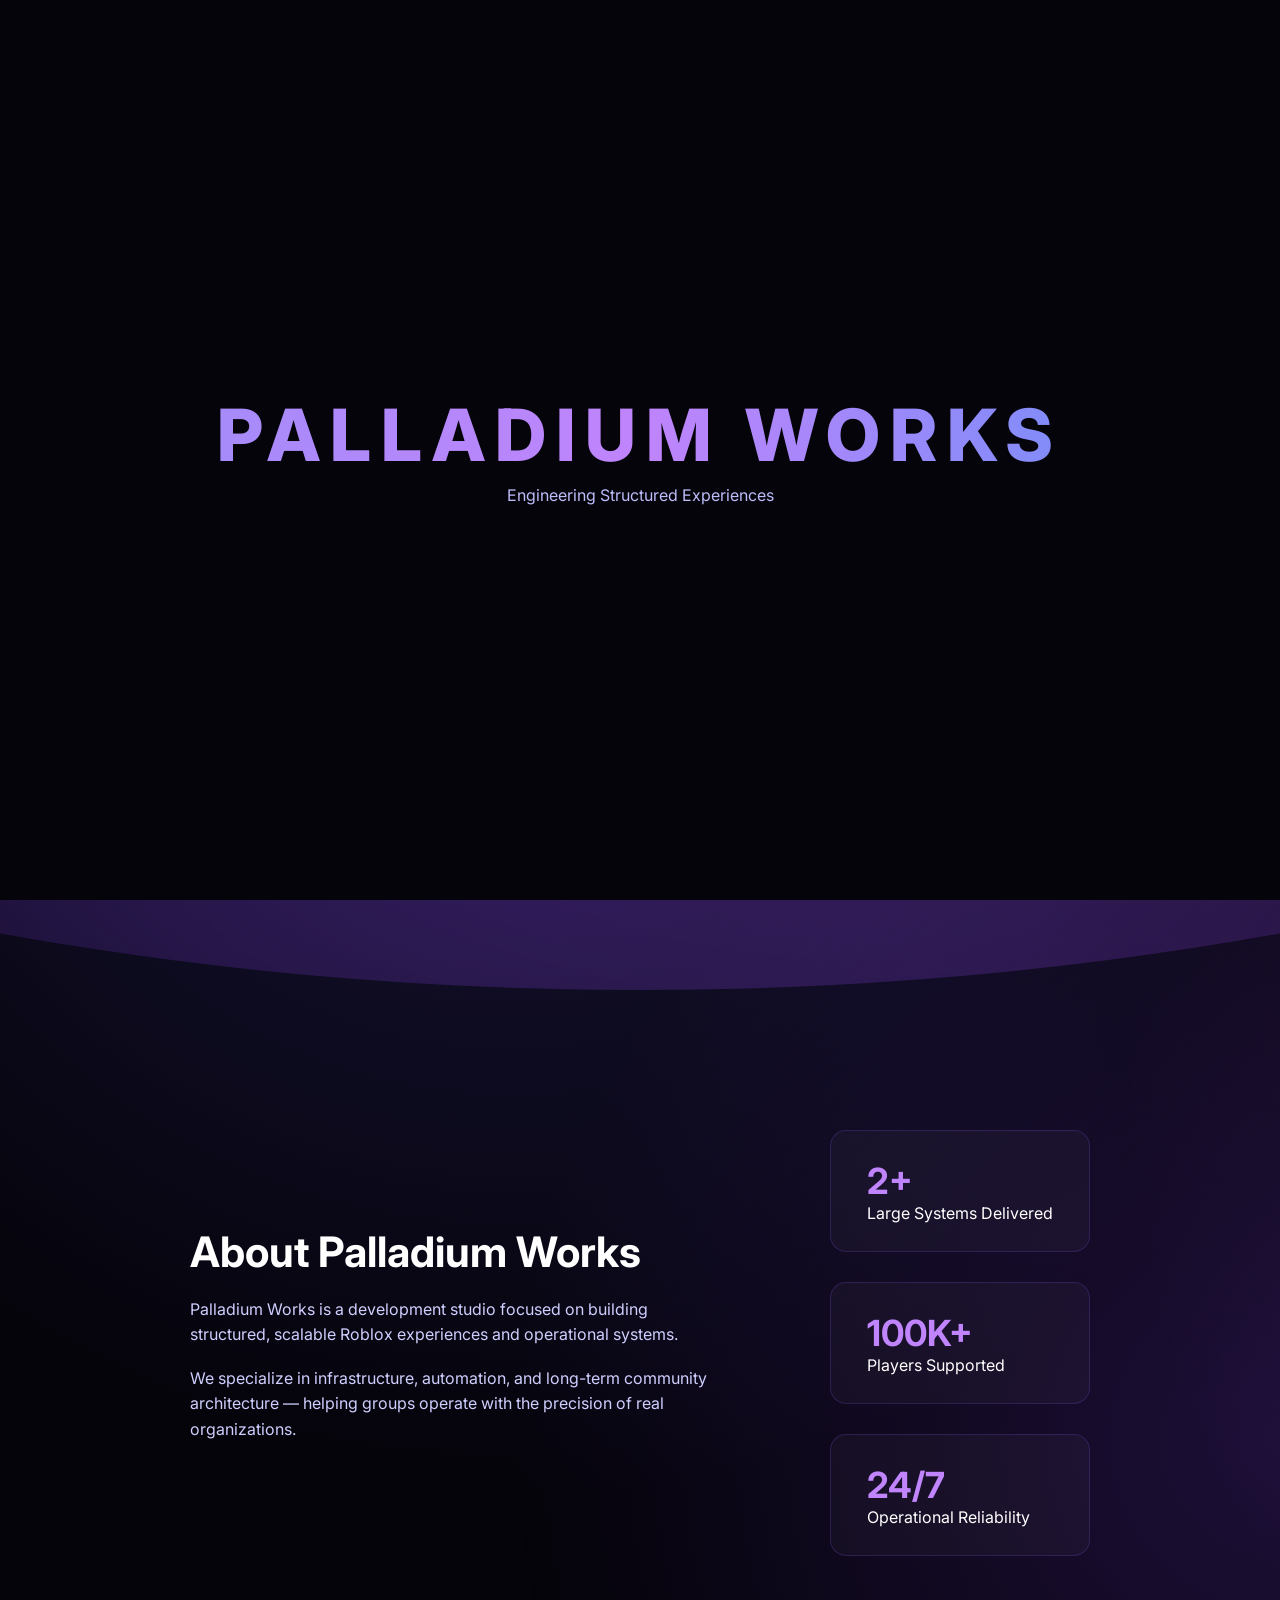
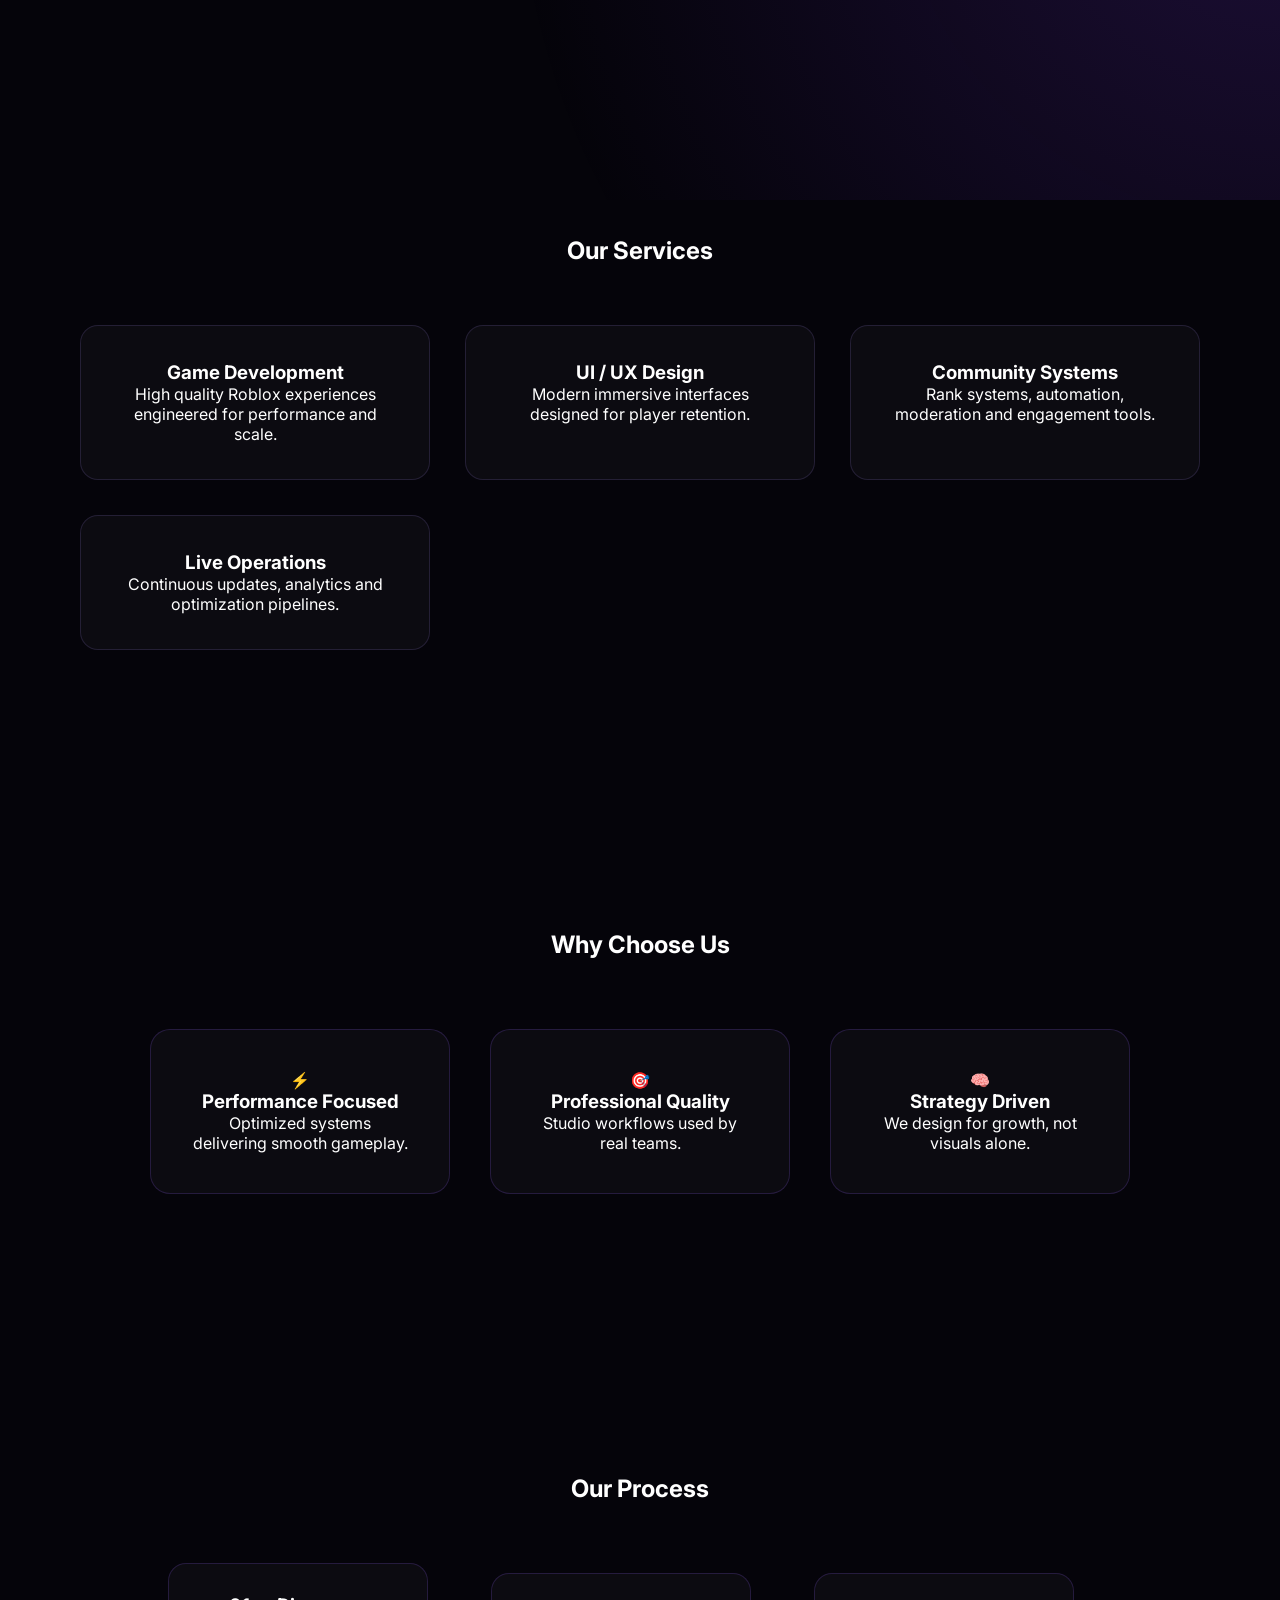
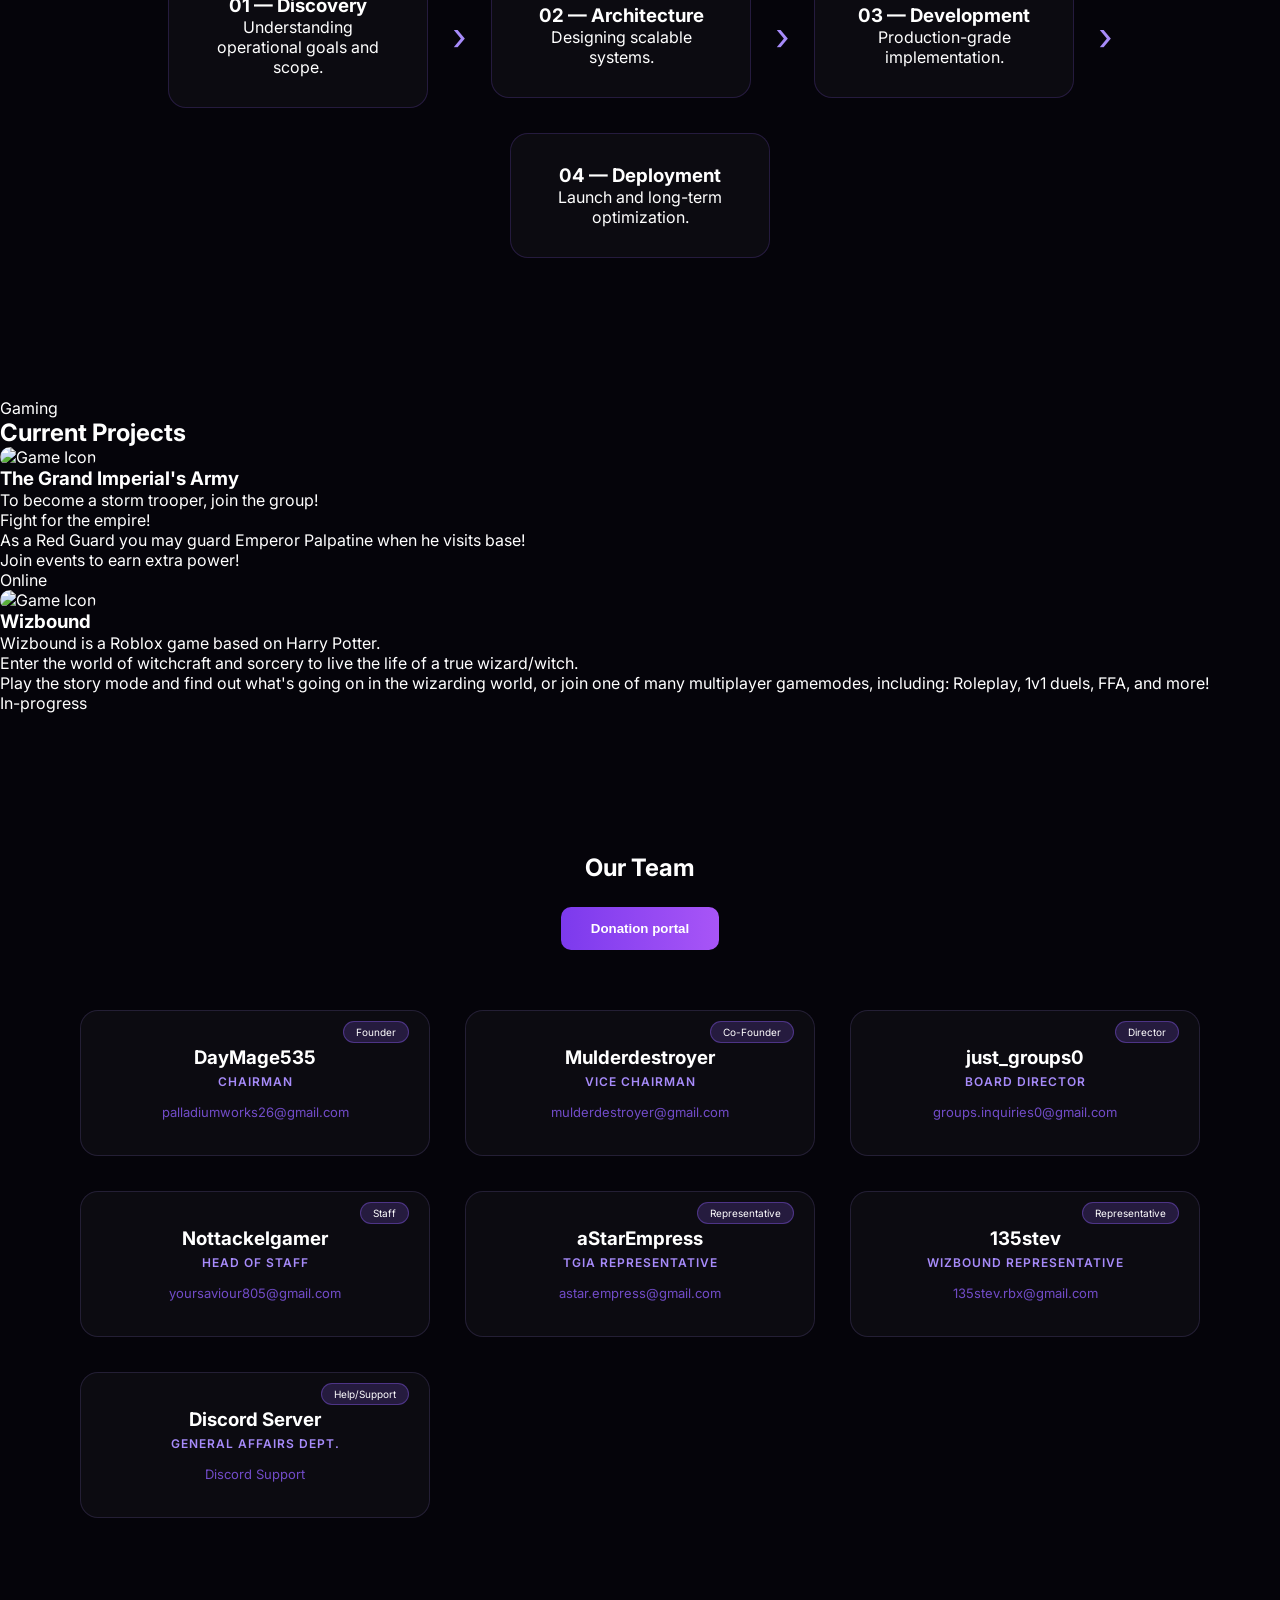
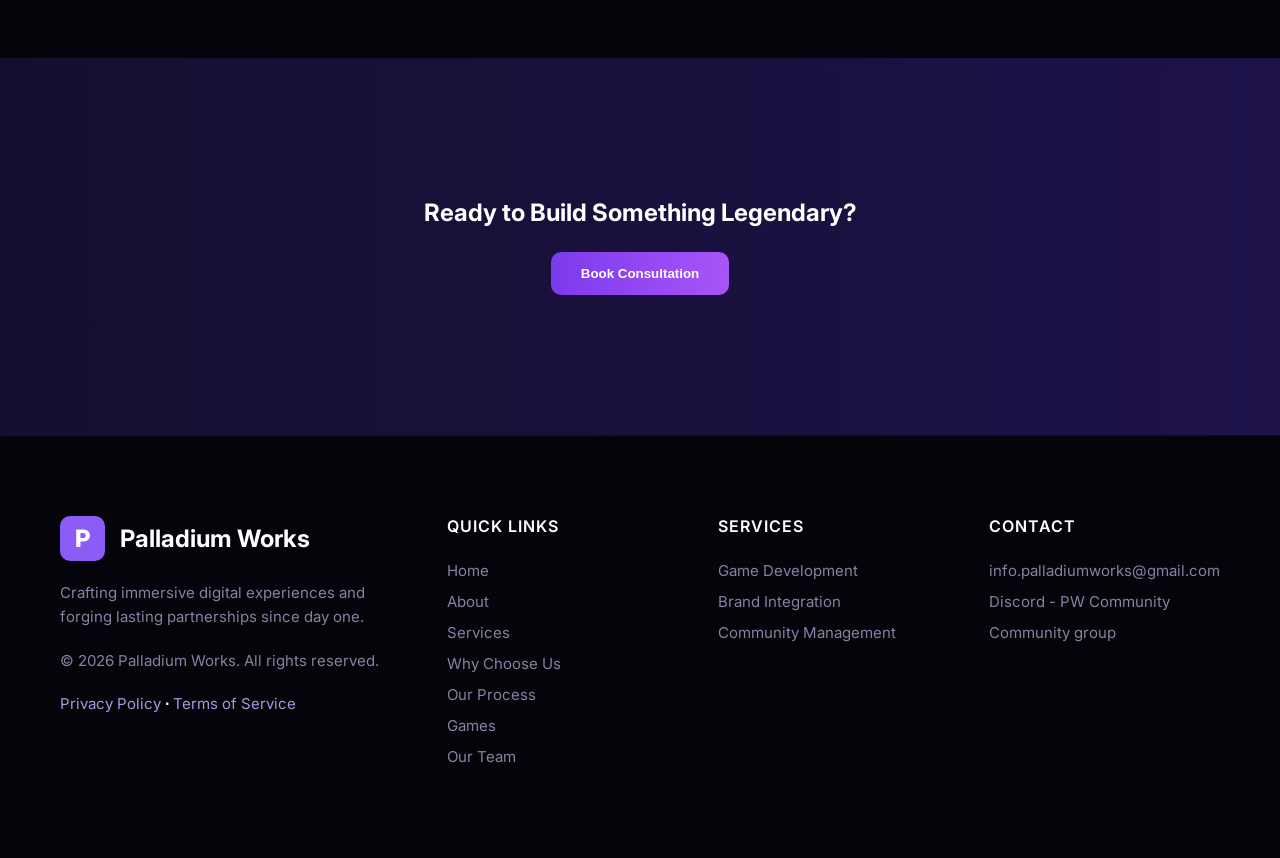
==== index.html @ cc198fba "Update index.html with favicon and navbar changes Added favicon link and updated navbar links." ====
<!DOCTYPE html>
<html lang="en">
<head>
<meta name="viewport" content="width=device-width,initial-scale=1.0">
<meta charset="UTF-8">
<title>Palladium Works</title>

<link rel="stylesheet" href="style.css">
<link rel="icon" type="image/png" href="web-icon.png">
<link href="https://fonts.googleapis.com/css2?family=Inter:wght@300;400;600;800&display=swap" rel="stylesheet">
</head>

<body>

<!-- LOADER -->
<div id="loader">
  <div class="loader-text">PALLADIUM WORKS</div>
</div>

<!-- BACKGROUND SYSTEMS -->
<canvas id="particles"></canvas>
<div class="scroll-progress"></div>
<div class="spotlight"></div>

<!-- INTRO GATE -->
<section class="intro-gate">
    <div class="intro-content">
        <h1 class="intro-logo">PALLADIUM WORKS</h1>
        <p class="intro-sub">Engineering Structured Experiences</p>
    </div>
</section>

<!-- NAVBAR -->
<nav class="nav">
    <div class="logo">PALLADIUM WORKS</div>

    <div class="links">
        <a href="#hero">Home</a>
        <a href="#about">About</a>
        <a href="#services">Services</a>
        <a href="#why-choose-us">Why Choose Us</a>
        <a href="#process">Our Process</a>
        <a href="#games">Games</a>
        <a href="#staff">Our Team</a>
        <a href="#contact">Contact</a>
    </div>
</nav>

<!-- HERO -->
<section id="hero" class="hero">

<div class="hero-bg"></div>

<h1 class="hero-title">
    <span class="wipe">Building</span>
    <span class="wipe">Premium</span>
    <span class="wipe">Experiences</span>
</h1>

<p class="hero-sub">
We engineer scalable Roblox systems, infrastructure, and communities.
</p>

<a href="https://calendly.com/info-palladiumworks" target="_blank">
    <button class="primary magnetic">Start Project</button>
</a>

</section>
<!-- ABOUT -->
<section class="about section" id="about">

<div class="about-container">

<div class="about-left reveal">
<h2>About Palladium Works</h2>

<p>
Palladium Works is a development studio focused on building structured,
scalable Roblox experiences and operational systems.
</p>

<p>
We specialize in infrastructure, automation, and long-term
community architecture — helping groups operate with the
precision of real organizations.
</p>

</div>

<div class="about-right reveal">

<div class="stat">
<h3>2+</h3>
<span>Large Systems Delivered</span>
</div>

<div class="stat">
<h3>100K+</h3>
<span>Players Supported</span>
</div>

<div class="stat">
<h3>24/7</h3>
<span>Operational Reliability</span>
</div>

</div>

</div>
</section>

<!-- SERVICES -->
<section id="services" class="section">
<h2>Our Services</h2>

<div class="card-grid">

<div class="card">
<h3>Game Development</h3>
<p>High quality Roblox experiences engineered for performance and scale.</p>
</div>

<div class="card">
<h3>UI / UX Design</h3>
<p>Modern immersive interfaces designed for player retention.</p>
</div>

<div class="card">
<h3>Community Systems</h3>
<p>Rank systems, automation, moderation and engagement tools.</p>
</div>

<div class="card">
<h3>Live Operations</h3>
<p>Continuous updates, analytics and optimization pipelines.</p>
</div>

</div>
</section>

<!-- WHY -->
<section class="section why" id="why-choose-us">

<h2 class="section-title">Why Choose Us</h2>

<div class="why-grid">

<div class="why-card tilt">
⚡
<h3>Performance Focused</h3>
<p>Optimized systems delivering smooth gameplay.</p>
</div>

<div class="why-card tilt">
🎯
<h3>Professional Quality</h3>
<p>Studio workflows used by real teams.</p>
</div>

<div class="why-card tilt">
🧠
<h3>Strategy Driven</h3>
<p>We design for growth, not visuals alone.</p>
</div>

</div>
</section>

<!-- PROCESS -->
<section id="process" class="section process">

<h2>Our Process</h2>

<div class="process-flow">

<div class="step-card">
<h3>01 — Discovery</h3>
<p>Understanding operational goals and scope.</p>
</div>

<div class="arrow">›</div>

<div class="step-card">
<h3>02 — Architecture</h3>
<p>Designing scalable systems.</p>
</div>

<div class="arrow">›</div>

<div class="step-card">
<h3>03 — Development</h3>
<p>Production-grade implementation.</p>
</div>

<div class="arrow">›</div>

<div class="step-card">
<h3>04 — Deployment</h3>
<p>Launch and long-term optimization.</p>
</div>

</div>
</section>


<section class="game-profiles" id="games">
    <div class="section-header reveal">
        <span class="badge">Gaming</span>
        <h2>Current <span class="gradient-text">Projects</span></h2>
    </div>
    <div class="game-grid reveal">
        <div class="game-card reveal">
            <!-- <div class="game-icon"> --><img src="TGIA.png" alt="Game Icon" style="width: 70px; height: 70px; border-radius: 12px;"><!--</div> -->
            <div class="game-info">
                <h3>The Grand Imperial's Army</h3>
                <p>To become a storm trooper, join the group!<br>
                    Fight for the empire!<br> 
                    As a Red Guard you may guard Emperor Palpatine when he visits base!<br>
                    Join events to earn extra power!</p>
                <span class="status">Online</span>
            </div>
        </div>
        <div class="game-card reveal">
            <!-- <div class="game-icon"> --><img src="Wizbound.png" alt="Game Icon" style="width: 70px; height: 70px; border-radius: 12px;"><!--</div> -->
            <div class="game-info">
                <h3>Wizbound</h3>
                <p>Wizbound is a Roblox game based on Harry Potter.<br>
                   Enter the world of witchcraft and sorcery to live the life of a true wizard/witch.<br> 
                   Play the story mode and find out what's going on in the wizarding world, or join one of many multiplayer gamemodes, including: Roleplay, 1v1 duels, FFA, and more!</p>
                <span class="status idle">In-progress</span>
            </div>
        </div>
        <!-- <div class="game-card reveal">
            <div class="game-icon"><i data-lucide="trophy"></i></div>
            <div class="game-info">
                <h3>PlayStation</h3>
                <p>P_Works_Global</p>
                <span class="status offline">Last seen 2h ago</span>
            </div>
        </div> -->
    </div>
</section>

<section id="staff" class="section staff">
    <h2 class="reveal">Our Team</h2> <div>
<a href="https://www.roblox.com/games/133791849003740/Palladium-Works-Donation" target="_blank" style="text-decoration: none;">
    <button class="primary magnetic">Donation portal</button>
</a></div>
    <div class="card-grid">
        
        <div class="card reveal active">
            <div class="card-tag">Founder</div>
            <h3>DayMage535</h3>
            <p class="designation">Chairman</p>
            <a class="staff-email">palladiumworks26@gmail.com</a>
        </div>

        <div class="card reveal active">
            <div class="card-tag">Co-Founder</div>
            <h3>Mulderdestroyer</h3>
            <p class="designation">Vice Chairman</p>
            <a class="staff-email">mulderdestroyer@gmail.com</a>
        </div>

        <div class="card reveal active">
            <div class="card-tag">Director</div>
            <h3>just_groups0</h3>
            <p class="designation">Board Director</p>
            <a class="staff-email">groups.inquiries0@gmail.com</a>
        </div>

        <div class="card reveal active">
            <div class="card-tag">Staff</div>
            <h3>Nottackelgamer</h3>
            <p class="designation">Head of Staff</p>
            <a class="staff-email">yoursaviour805@gmail.com</a>
        </div>

        <div class="card reveal active">
            <div class="card-tag">Representative</div>
            <h3>aStarEmpress</h3>
            <p class="designation">TGIA Representative</p>
            <a class="staff-email">astar.empress@gmail.com</a>
        </div>

        <div class="card reveal active">
            <div class="card-tag">Representative</div>
            <h3>135stev</h3>
            <p class="designation">WizBound Representative</p>
            <a class="staff-email">135stev.rbx@gmail.com</a>
        </div>

        <div class="card reveal active">
            <div class="card-tag">Help/Support</div>
            <h3>Discord Server</h3>
            <p class="designation">General Affairs Dept.</p>
            <a href="https://discord.gg/StrETys3r8" target="_blank" class="staff-email">Discord Support</a>
        </div>

    </div>
</section>

<!-- CTA -->
<section id="contact" class="cta">
<h2>Ready to Build Something Legendary?</h2>
<a href="https://calendly.com/info-palladiumworks" target="_blank" style="text-decoration: none;">
    <button class="primary magnetic">Book Consultation</button>
</a>
</section>

<footer class="footer">
    <div class="footer-grid">
        <div class="footer-brand">
            <div class="brand-header">
                <div class="brand-logo">P</div>
                <h2>Palladium Works</h2>
            </div>
            <p>Crafting immersive digital experiences and forging lasting partnerships since day one.</p><br>
            <p>© 2026 Palladium Works. All rights reserved.</p><br>
            <div class="footer-privacy">
            <a href="privacy-policy.html" target="_blank">Privacy Policy</a><b> ∙ </b><a href="terms-of-service.html" target="_blank">Terms of Service</a>
            </div>
        </div>

        <div class="footer-column">
            <h3>QUICK LINKS</h3>
            <a href="#hero">Home</a>
            <a href="#about">About</a>
            <a href="#services">Services</a>
            <a href="#why-choose-us">Why Choose Us</a>
            <a href="#process">Our Process</a>
            <a href="#games">Games</a>
            <a href="#staff">Our Team</a>
        </div>

        <div class="footer-column">
            <h3>SERVICES</h3>
            <a>Game Development</a>
            <a>Brand Integration</a>
            <a>Community Management</a>
        </div>

        <div class="footer-column">
            <h3>CONTACT</h3>
            <a href="mailto:info.palladiumworks@gmail.com" target="_blank">info.palladiumworks@gmail.com</a>
            <a href="https://discord.gg/StrETys3r8" target="_blank">Discord - PW Community</a>
            <a href="https://www.roblox.com/communities/15761840/Palladium-Works#!/about" target="_blank">Community group</a>

        </div>
    </div>
</footer>

<script src="script.js"></script>
</body>

<script src="script.js"></script>
</body>
</html>
---- style.css ----
/* ================= GLOBAL ================= */

*{
    margin:0;
    padding:0;
    box-sizing:border-box;
}
html, body{
overflow-x:hidden;
width:100%;
}
body{
    font-family:'Inter',sans-serif;
    background:#05040a;
    color:white;
    overflow-x:hidden;
}

/* animated purple background */
body::before{
    content:"";
    position:fixed;
    width:200%;
    height:200%;
    background:
        radial-gradient(circle at 20% 30%, #6b5cff33, transparent 40%),
        radial-gradient(circle at 80% 60%, #a855ff33, transparent 40%),
        radial-gradient(circle at 50% 80%, #7c3aed33, transparent 40%);
    animation:bgMove 18s linear infinite;
    z-index:-1;
}

@keyframes bgMove{
    0%{transform:translate(0,0);}
    50%{transform:translate(-10%, -10%);}
    100%{transform:translate(0,0);}
}

/* ================= NAV ================= */

.nav{
    position:fixed;
    width:100%;
    padding:18px 60px;
    display:flex;
    justify-content:space-between;
    backdrop-filter:blur(18px);
    background:rgba(10,10,25,.35);
    border-bottom:1px solid rgba(255,255,255,.05);
    z-index:1000;
}

.links a{
    color:#bdbdfc;
    margin-left:30px;
    text-decoration:none;
    transition:.3s;
}

.links a:hover{
    color:#ffffff;
}

/* ================= HERO ================= */

.hero{
    height:100vh;
    display:flex;
    flex-direction:column;
    justify-content:center;
    align-items:center;
    text-align:center;
}

.hero h1{
    font-size:64px;
    max-width:900px;

    background:linear-gradient(90deg,#a78bfa,#c084fc,#818cf8);

    -webkit-background-clip:text;
    background-clip:text;

    -webkit-text-fill-color:transparent;
    color:transparent;
}

.hero p{
    color:#cfcfff;
    margin-top:15px;
}

/* ================= BUTTON ================= */

.primary{
    margin-top:25px;
    padding:14px 30px;
    border-radius:10px;
    border:none;
    cursor:pointer;
    background:linear-gradient(90deg,#7c3aed,#a855f7);
    color:white;
    font-weight:600;
    transition:.35s;
}

.primary:hover{
    transform:translateY(-3px);
    box-shadow:0 0 25px #8b5cf6aa;
}

/* ================= SECTIONS ================= */

.section{
    padding:140px 80px;
    text-align:center;
}

/* ================= CARDS ================= */

.card-grid{
    margin-top:60px;
    display:grid;
    grid-template-columns:repeat(auto-fit,minmax(260px,1fr));
    gap:35px;
}

.card{
    padding:35px;
    border-radius:18px;
    background:rgba(255,255,255,.03);
    backdrop-filter:blur(14px);
    border:1px solid rgba(167,139,250,.15);
    transition:.45s;
    transform:translateY(60px);
    opacity:0;
}

.card:hover{
    transform:translateY(-10px) scale(1.02);
    box-shadow:
        0 0 40px rgba(139,92,246,.45),
        inset 0 0 25px rgba(139,92,246,.2);
}

/* ================= FEATURES ================= */

.feature{
    opacity:0;
    transform:translateY(60px);
    transition:.6s;
}

/* ================= TIMELINE ================= */

.step{
    padding:22px 30px;
    border-radius:12px;
    background:#0f1022;
    border:1px solid #7c3aed33;
    opacity:0;
    transform:translateY(60px);
}

/* ================= CTA ================= */

.cta{
    padding:140px;
    text-align:center;
    background:linear-gradient(90deg,#140f2f,#1e124a);
    align-items:center;
position:relative;
overflow:hidden;
clip-path: ellipse(250% 175% at 50% 10%);

}

/* ===== SCROLL PROGRESS ===== */
.scroll-progress{
position:fixed;
top:0;
left:0;
height:3px;
width:0%;
background:linear-gradient(90deg,#7c3aed,#a855f7);
z-index:9999;
}

/* ===== SPOTLIGHT FOLLOWER ===== */
.spotlight{
position:fixed;
width:600px;
height:600px;
pointer-events:none;
background:radial-gradient(circle,
rgba(139,92,246,.18),
transparent 60%);
filter:blur(80px);
z-index:-1;
}

/* ===== HERO CINEMATIC ===== */

.hero{
height:110vh;
display:flex;
padding: 180px 8% 80px;
    text-align: center;
flex-direction:column;
justify-content:center;
align-items:center;
position:relative;
overflow:hidden;
clip-path: ellipse(150% 100% at 50% 0%);
    background: var(--bg);
}

.hero-bg {
    position: absolute;
    top: -20%; /* Center the 140% height */
    left: -20%;
    width: 140%;
    height: 140%;
    background:
        radial-gradient(circle at 30% 40%, #7c3aed33, transparent),
        radial-gradient(circle at 70% 60%, #a855ff33, transparent);
    animation: floatBg 14s ease-in-out infinite;
    z-index: -1;
    /* 2. Add a blur filter directly to the gradient container */
    filter: blur(120px); 
}

@keyframes floatBg{
0%,100%{transform:translateY(0);}
50%{transform:translateY(-40px);}
}

/* text reveal */
.reveal-text span{
    display:block;
    font-size:72px;
    font-weight:800;
    line-height:1.05;

    background:linear-gradient(90deg,#a78bfa,#c084fc,#818cf8);
    -webkit-background-clip:text;
    background-clip:text;
    -webkit-text-fill-color:transparent;
    color:transparent;

    opacity:0;
    transform:translateY(80px);
}

/* ===== HERO TITLE ===== */

.hero-title{
    font-size:72px;
    font-weight:800;
    line-height:1.05;
    letter-spacing:-1px;
}

.wipe{
    display:block;
    position:relative;
    overflow:hidden;
    background:linear-gradient(90deg,#a78bfa,#c084fc,#818cf8);
    -webkit-background-clip:text;
    background-clip:text;
    -webkit-text-fill-color:transparent;
}

.wipe div{
    pointer-events:none;
}

/* gradient text */




/* ===== WHY CARDS ===== */

.why-grid{
display:flex;
justify-content:center;
gap:40px;
margin-top:70px;
flex-wrap:wrap;
}

.why-card{
width:300px;
padding:40px;
border-radius:20px;
background:rgba(255,255,255,.03);
border:1px solid rgba(139,92,246,.2);
transition:.4s;
opacity:0;
transform:translateY(80px);
}

.why-card:hover{
box-shadow:0 0 60px rgba(139,92,246,.5);
transform:translateY(-12px) scale(1.03);
}

/* ================= LOADER ================= */

#loader{
    position:fixed;
    inset:0;
    background:#050507;
    z-index:9999;

    display:flex;
    align-items:center;
    justify-content:center;

    transition:
        opacity 0.9s ease,
        visibility 0.9s ease;
}

/* hidden state */
#loader.hide{
    opacity:0;
    visibility:hidden;
    pointer-events:none;
}

.loader-text{
font-size:42px;
letter-spacing:8px;
color:#a855f7;
animation:pulse 2s infinite;
}

@keyframes pulse{
0%,100%{opacity:.4;}
50%{opacity:1;}
}

/* ================= PARTICLE CANVAS ================= */

#particles{
position:fixed;
top:0;
left:0;
width:100%;
height:100%;
z-index:-2;
}

/* ================= PARALLAX DEPTH ================= */

.hero, .section{
transform-style:preserve-3d;
}

/* ================= CINEMATIC REVEALS ================= */

.reveal{
opacity:0;
transform:translateY(120px) scale(.96);
transition:1.2s cubic-bezier(.16,1,.3,1);
}

.reveal.active{
opacity:1;
transform:translateY(0) scale(1);
}

/* ===== ABOUT SECTION ===== */

.about-container{
display:flex;
justify-content:center;
gap:120px;
align-items:center;
flex-wrap:wrap;
text-align:left;
}

.about-left{
max-width:520px;
}

.about-left h2{
font-size:42px;
margin-bottom:20px;
}

.about-left p{
color:#cfcfff;
margin-bottom:18px;
line-height:1.6;
}

.about-right{
display:grid;
grid-template-columns:repeat(1,1fr);
gap:30px;
}

.stat{
padding:28px 36px;
background:rgba(255,255,255,.03);
border-radius:16px;
border:1px solid rgba(139,92,246,.2);
}

.stat h3{
font-size:36px;
color:#c084fc;
}

/* ================= INTRO GATE ================= */

.intro-gate{
    height:100vh;
    display:flex;
    justify-content:center;
    align-items:center;
    position:relative;
    z-index:5000;
    background:#05040a;
    position:fixed;
    inset:0;
    transition: opacity 1.2s cubic-bezier(0.4, 0, 0.2, 1), transform 1.2s ease;
}

@keyframes logoGlow {
    0%   { filter: drop-shadow(0 0 0px rgba(167,139,250,.2)); }
    50%  { filter: drop-shadow(0 0 25px rgba(167,139,250,.6)); }
    100% { filter: drop-shadow(0 0 0px rgba(167,139,250,.2)); }
}

.intro-logo{
    animation: logoGlow 3s ease-in-out infinite;
}

/* ===== INTRO LOGO (CINEMATIC SPLASH SCREEN) ===== */
.intro-logo{
    font-size:72px;
    letter-spacing:10px;
    font-weight:800;

    /* gradient text */
    background: linear-gradient(90deg,#a78bfa,#c084fc,#818cf8);

    -webkit-background-clip: text;
    background-clip: text;

    -webkit-text-fill-color: transparent;
    color: transparent;

    /* prevent layout shift */
    display: inline-block;
    text-align: center;
    line-height: 1.1;
}
/* FULL PAGE INTRO SCREEN */
.intro-screen{
    position: fixed;
    inset: 0;
    width: 100%;
    height: 100vh;

    background: #0b0b14;

    display: flex;
    justify-content: center;
    align-items: center;

    z-index: 9999;
    overflow: hidden;
}
.intro-sub{
    text-align:center;
    color:#bdbdfc;
    margin-top:10px;
}

.process-flow{
display:flex;
align-items:center;
justify-content:center;
gap:25px;
flex-wrap:wrap;
margin-top:60px;
}

.step-card{
padding:30px;
width:260px;
background:rgba(255,255,255,.03);
border-radius:18px;
border:1px solid rgba(139,92,246,.2);
}

.arrow{
font-size:40px;
color:#a78bfa;
}

/* NAVBAR HIDDEN UNTIL INTRO PASSES */
.nav{
opacity:0;
transform:translateY(-40px);
transition:.6s ease;
}

.nav.active{
opacity:1;
transform:translateY(0);
}

/* =====================================================
   UNIVERSAL REVEAL STATES (FIX MISSING CARDS)
   ===================================================== */

/* parent reveal */
.reveal{
    opacity:0;
    transform:translateY(100px) scale(.97);
    transition:1s cubic-bezier(.16,1,.3,1);
}

.reveal.active{
    opacity:1;
    transform:translateY(0) scale(1);
}

/* ---- CARDS ---- */

.card,
.why-card,
.step-card,
.stat{
    opacity:0;
    transform:translateY(70px) scale(.96);
    transition:
        transform .9s cubic-bezier(.16,1,.3,1),
        opacity .9s ease;
}

/* THIS WAS MISSING */
.card.active,
.why-card.active,
.step-card.active,
.stat.active{
    opacity:1;
    transform:translateY(0) scale(1);
}

/* Ensure Nav is visible since we removed the intro gate */
.nav {
    position: fixed;
    width: 100%;
    padding: 18px 60px;
    display: flex;
    justify-content: space-between;
    backdrop-filter: blur(18px);
    background: rgba(10,10,25,.35);
    border-bottom: 1px solid rgba(255,255,255,.05);
    z-index: 1000;
    /* Make it visible by default */
    opacity: 1; 
    transform: translateY(0);
}

/* FOOTER STYLES */
.footer {
    background: #05040a;
    padding: 80px 60px;
    border-top: 1px solid rgba(255, 255, 255, 0.05);
}

.footer-grid {
    max-width: 1200px;
    margin: 0 auto;
    display: grid;
    grid-template-columns: 1.5fr 1fr 1fr 1fr;
    gap: 40px;
}

.brand-header {
    display: flex;
    align-items: center;
    gap: 15px;
    margin-bottom: 20px;
}

.brand-logo {
    background: #8b5cf6;
    width: 45px;
    height: 45px;
    display: flex;
    align-items: center;
    justify-content: center;
    font-weight: 800;
    border-radius: 10px;
    font-size: 24px;
}

.footer-brand p {
    color: #8383a3;
    line-height: 1.6;
    font-size: 15px;
}

.footer-column h3 {
    font-size: 16px;
    letter-spacing: 1px;
    margin-bottom: 25px;
    font-weight: 600;
}

.footer-column a, .footer-column .wip {
    display: block;
    color: #8383a3;
    text-decoration: none;
    margin-bottom: 12px;
    font-size: 15px;
    transition: 0.3s;
}

.footer-column a:hover {
    color: #fff;
}

.footer-privacy a {
    display: inline-block;
    color: #9e9edf;
    text-decoration: none;
    margin-bottom: 12px;
    font-size: 15px;
    transition: 0.3s;
}

.footer-privacy a:hover {
    color: #fff;
}

.footer-column .wip {
    font-style: italic;
    opacity: 0.6;
}

@media (max-width: 900px) {
    .footer-grid { grid-template-columns: 1fr 1fr; }
}

/* ================= MOBILE OPTIMIZATIONS ================= */

@media (max-width: 768px) {
    /* Adjust Hero Text Size */
    .hero-title, .intro-logo {
        font-size: 42px !important;
        padding: 0 20px;
    }

    /* Stack the Nav Links */
    .nav {
        padding: 15px 25px;
    }
    .nav .links {
        display: none; /* Simplest fix: hide links on mobile or use a hamburger menu */
    }

    /* Stack Sections */
    .about-container {
        gap: 40px;
        padding: 0 20px;
    }

    .section {
        padding: 80px 20px;
    }

    /* Fix Process Flow Arrows */
    .process-flow {
        flex-direction: column;
    }
    .arrow {
        transform: rotate(90deg);
        margin: 10px 0;
    }

    /* Grid adjustments */
    .why-grid, .card-grid {
        gap: 20px;
    }
    
    .why-card, .step-card {
        width: 100%;
    }
}


/* ================= STAFF CARDS ================= */

.staff-email {
    display: block;
    margin-top: 15px;
    font-size: 13px;
    color: #8b5cf6;
    text-decoration: none;
    transition: 0.3s;
    opacity: 0.8;
}
.staff-email:hover {
    opacity: 1;
    letter-spacing: 0.5px;
}
.designation {
    color: #a78bfa;
    font-weight: 600;
    text-transform: uppercase;
    font-size: 12px;
    letter-spacing: 1px;
    margin-top: 5px;
}
.card-tag {
    position: absolute;
    top: 10px;
    right: 20px;
    background: rgba(139, 92, 246, 0.2);
    padding: 4px 12px;
    border-radius: 100px;
    font-size: 10px;
    color: #fff;
    border: 1px solid rgba(139, 92, 246, 0.4);
}


/* Add this to style.css */

.hero {
    position: relative;
    /* ... keep your existing padding/styles ... */
}

/* Create a soft fade at the bottom of the Hero */
/* 3. The "Eraser": Smoothly fades the bottom of the hero into the next section */
.hero::after {
    content: "";
    position: absolute;
    bottom: 0;
    left: 0;
    width: 100%;
    height: 200px;
    background: linear-gradient(to bottom, transparent, var(--bg));
    pointer-events: none;
}

.grid-container {
    position: relative;
    z-index: 2;
    margin-top: -50px; /* Pulls the grid up slightly into the fade */
}
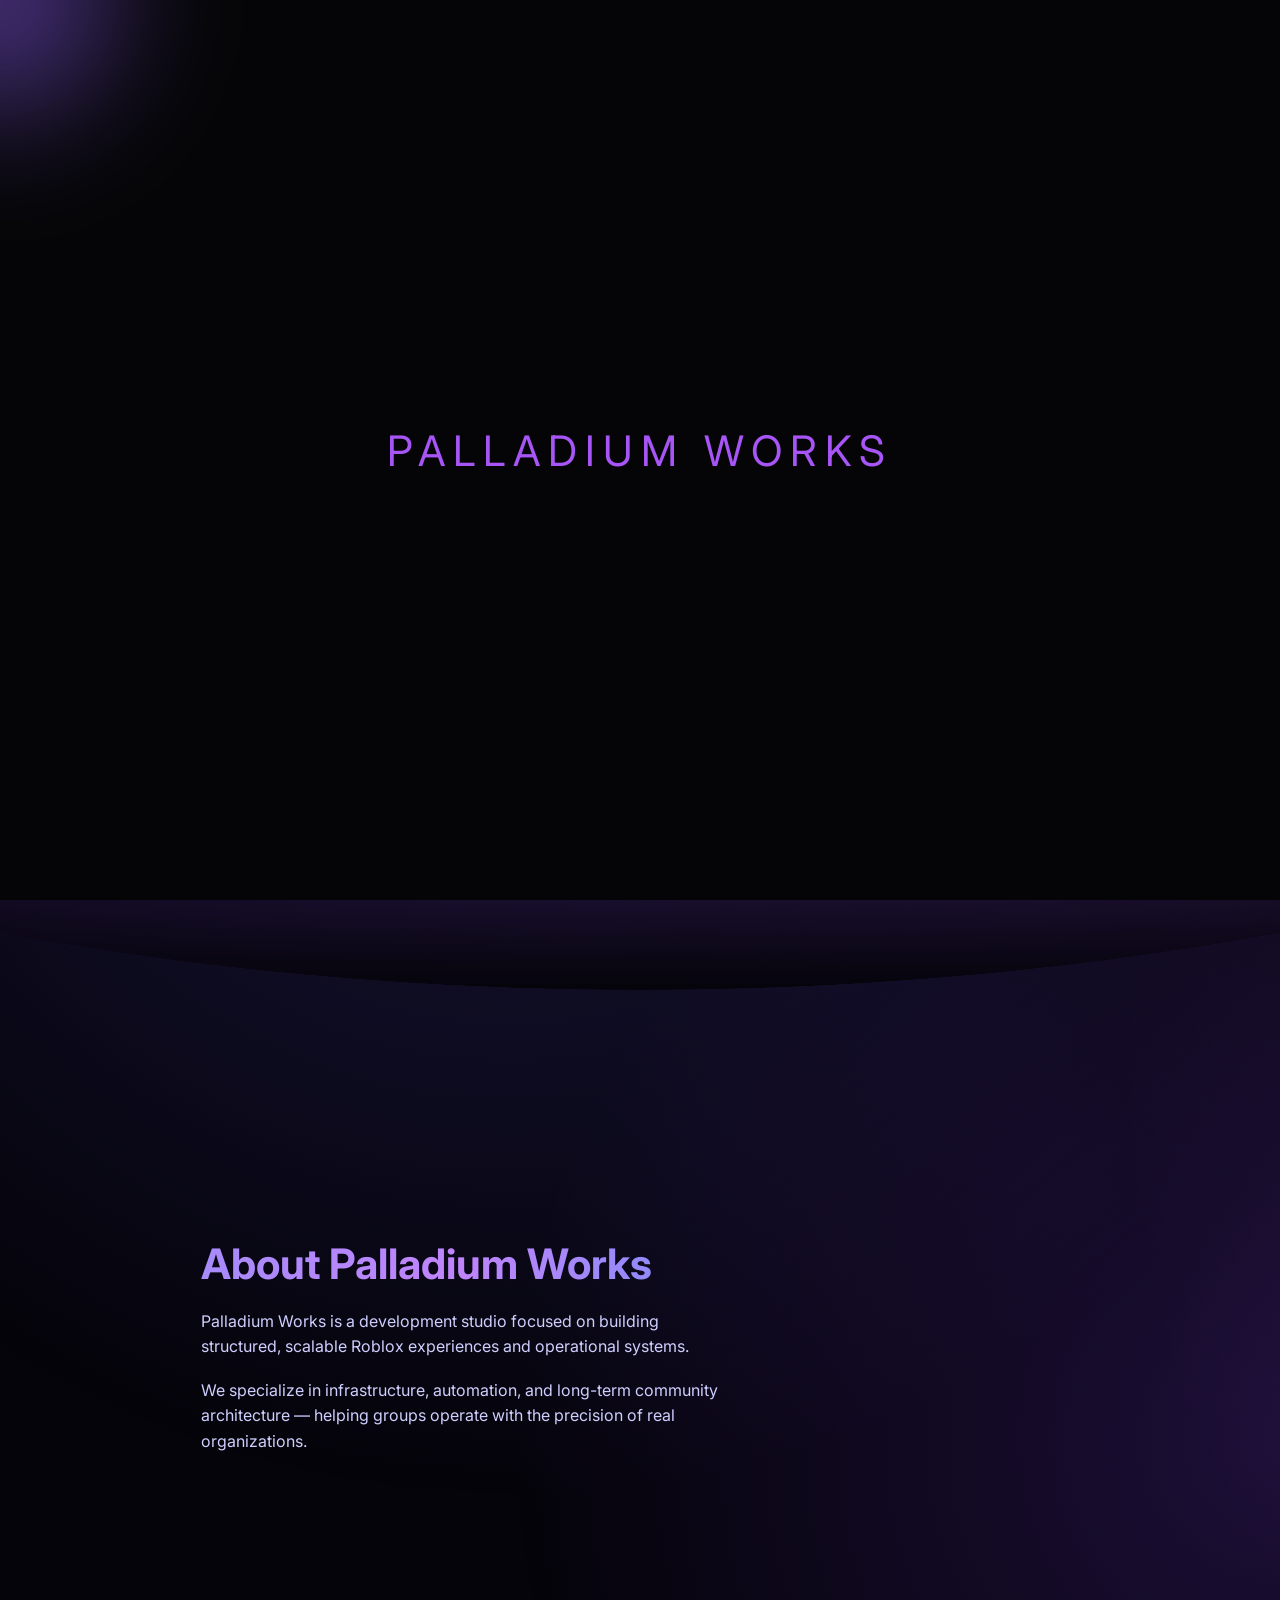
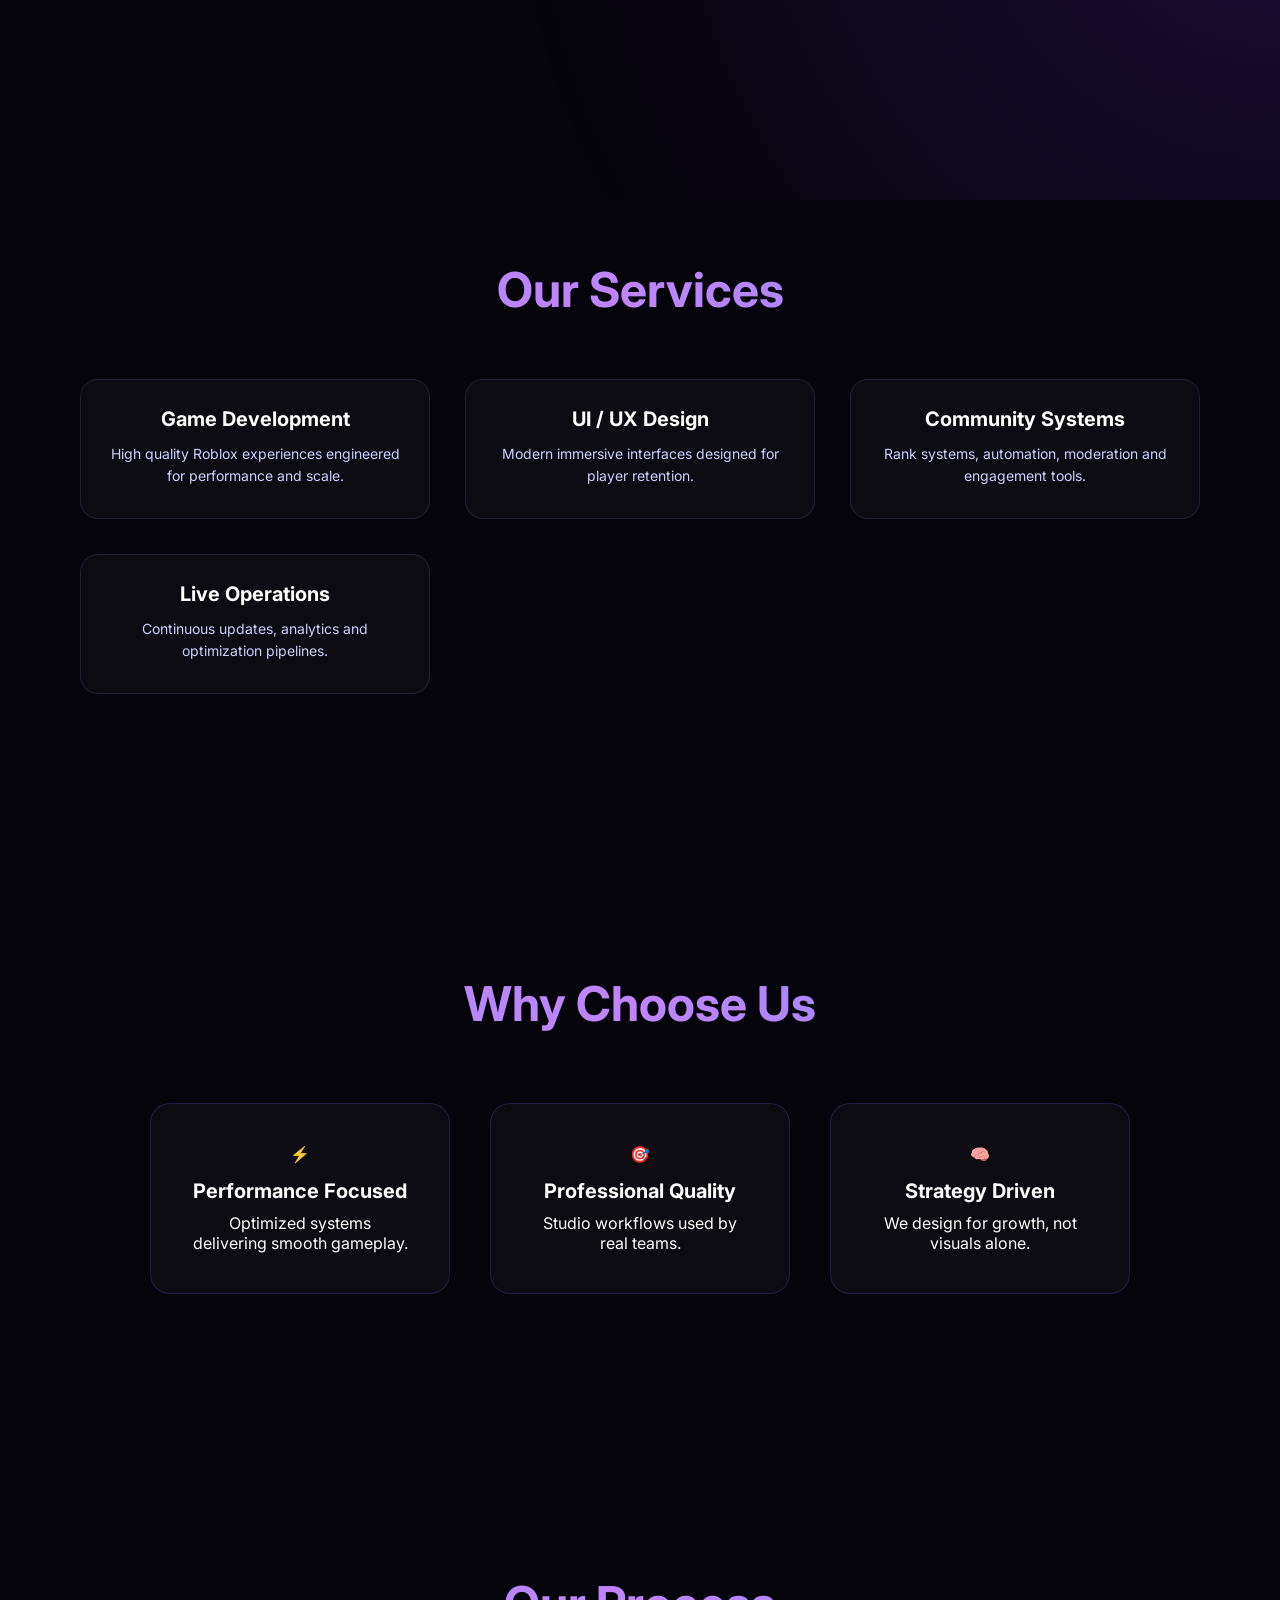
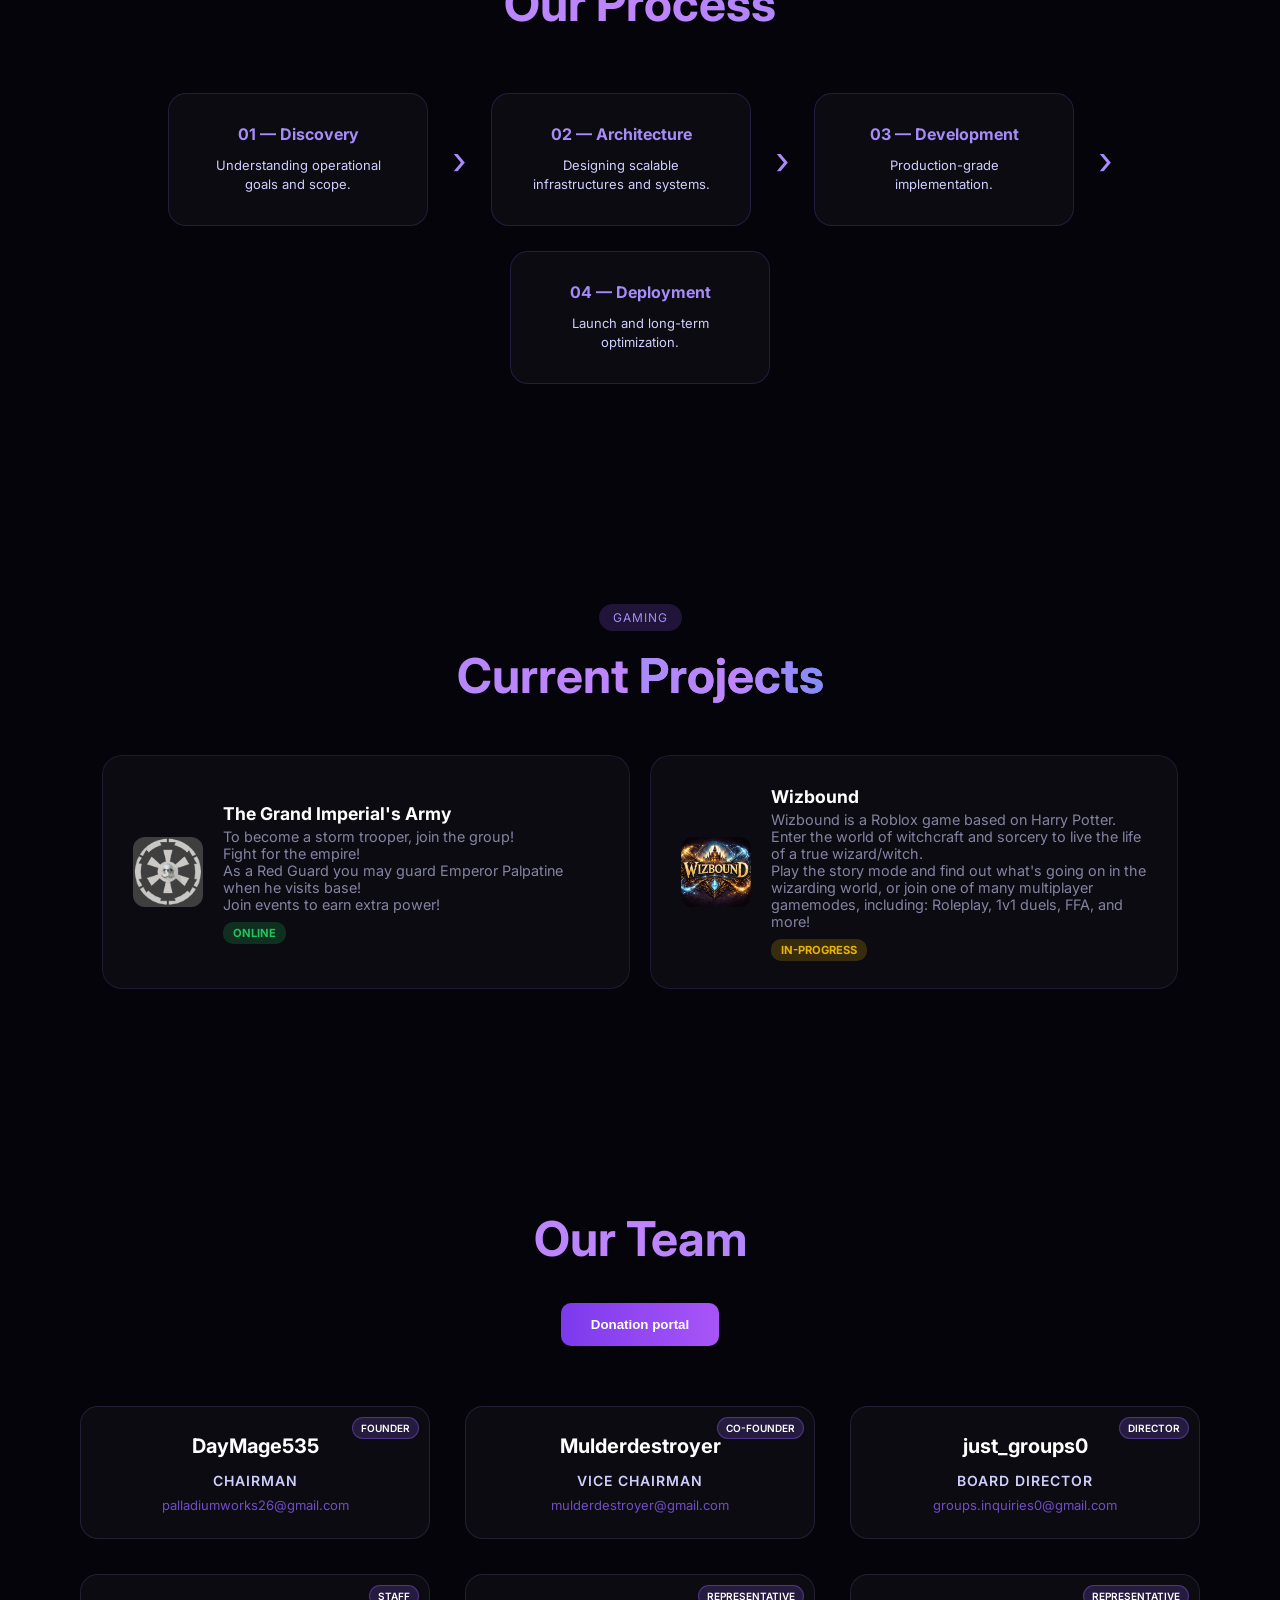
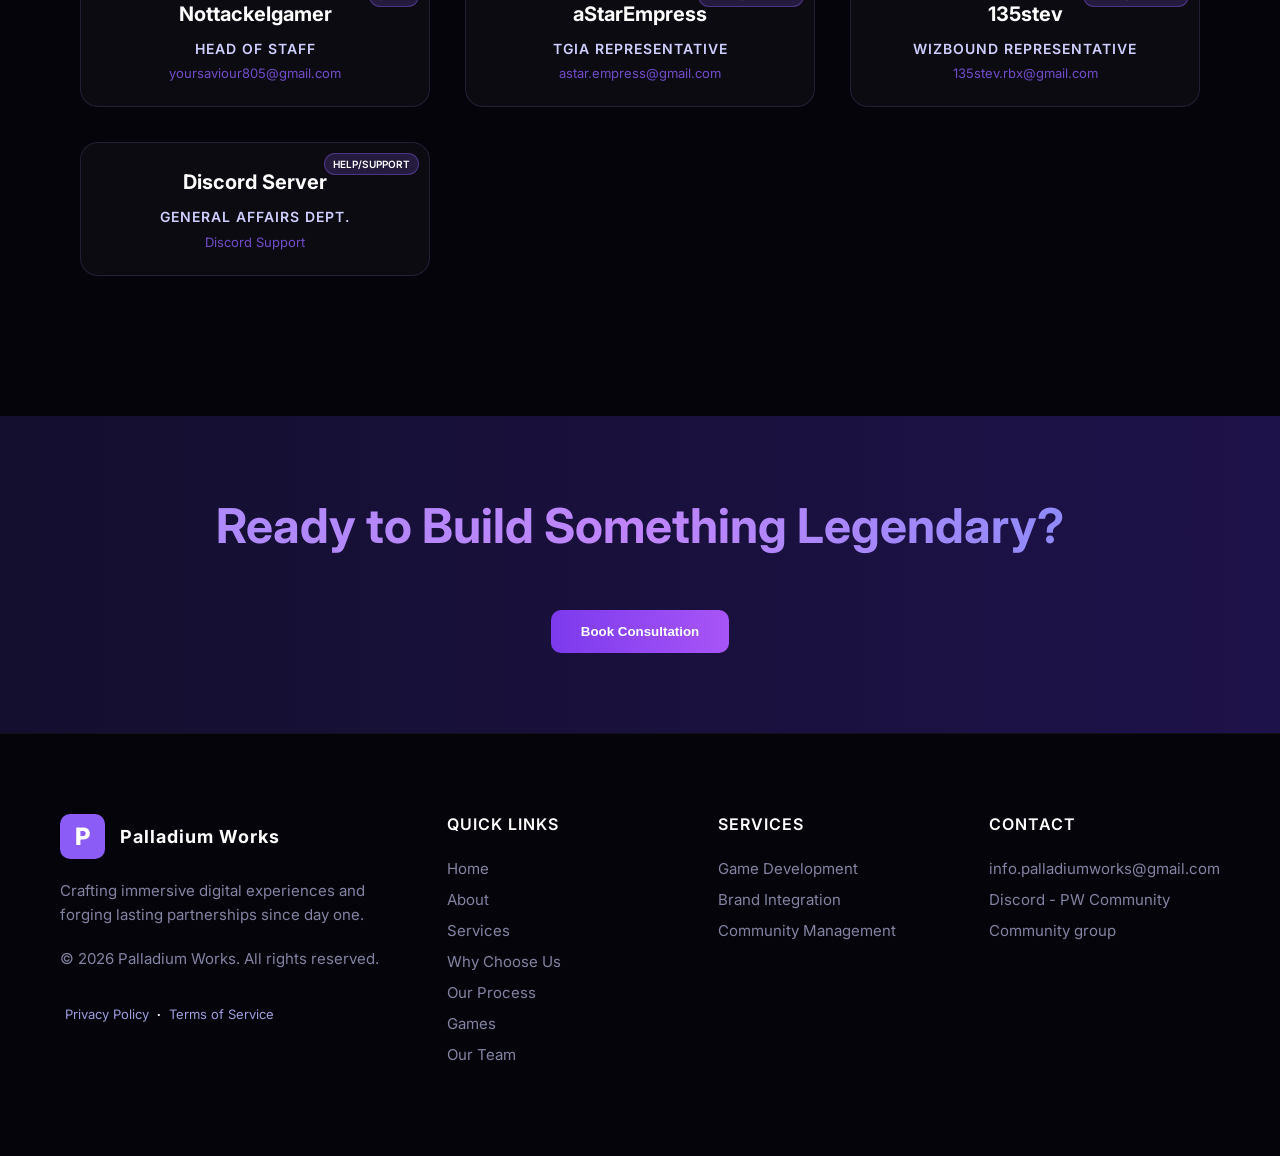
==== commit 627ac38c: "Update index.html" ====
--- a/index.html
+++ b/index.html
@@ -182,7 +182,7 @@
 
 <div class="step-card">
 <h3>02 — Architecture</h3>
-<p>Designing scalable systems.</p>
+<p>Designing scalable infrastructures and systems.</p>
 </div>
 
 <div class="arrow">›</div>
@@ -356,3 +356,4 @@
 <script src="script.js"></script>
 </body>
 </html>
+
--- a/style.css
+++ b/style.css
@@ -1,223 +1,230 @@
 /* ================= GLOBAL ================= */
 
-*{
-    margin:0;
-    padding:0;
-    box-sizing:border-box;
-}
-html, body{
-overflow-x:hidden;
-width:100%;
-}
-body{
-    font-family:'Inter',sans-serif;
-    background:#05040a;
-    color:white;
-    overflow-x:hidden;
-}
-
-/* animated purple background */
-body::before{
-    content:"";
-    position:fixed;
-    width:200%;
-    height:200%;
+
+* {
+    margin: 0;
+    padding: 0;
+    box-sizing: border-box;
+}
+
+html, body {
+    overflow-x: hidden;
+    width: 100%;
+    cursor: none;
+}
+
+body {
+    font-family: 'Inter', sans-serif;
+    background: #05040a;
+    color: white;
+    overflow-x: hidden;
+}
+
+/* Animated purple background */
+body::before {
+    content: "";
+    position: fixed;
+    width: 200%;
+    height: 200%;
     background:
         radial-gradient(circle at 20% 30%, #6b5cff33, transparent 40%),
         radial-gradient(circle at 80% 60%, #a855ff33, transparent 40%),
         radial-gradient(circle at 50% 80%, #7c3aed33, transparent 40%);
-    animation:bgMove 18s linear infinite;
-    z-index:-1;
-}
-
-@keyframes bgMove{
-    0%{transform:translate(0,0);}
-    50%{transform:translate(-10%, -10%);}
-    100%{transform:translate(0,0);}
-}
-
-/* ================= NAV ================= */
-
-.nav{
-    position:fixed;
-    width:100%;
-    padding:18px 60px;
-    display:flex;
-    justify-content:space-between;
-    backdrop-filter:blur(18px);
-    background:rgba(10,10,25,.35);
-    border-bottom:1px solid rgba(255,255,255,.05);
-    z-index:1000;
-}
-
-.links a{
-    color:#bdbdfc;
-    margin-left:30px;
-    text-decoration:none;
-    transition:.3s;
-}
-
-.links a:hover{
-    color:#ffffff;
+    animation: bgMove 18s linear infinite;
+    z-index: -1;
+}
+
+@keyframes bgMove {
+    0% { transform: translate(0, 0); }
+    50% { transform: translate(-10%, -10%); }
+    100% { transform: translate(0, 0); }
+}
+
+/* ================= BACKGROUND SYSTEMS ================= */
+
+#particles {
+    position: fixed;
+    top: 0;
+    left: 0;
+    width: 100%;
+    height: 100%;
+    z-index: -2;
+}
+
+.scroll-progress {
+    position: fixed;
+    top: 0;
+    left: 0;
+    height: 3px;
+    width: 0%;
+    background: linear-gradient(90deg, #7c3aed, #a855f7);
+    z-index: 9999;
+}
+
+/* .spotlight {
+    position: fixed;
+    width: 600px;
+    height: 600px;
+    pointer-events: none;
+    background: radial-gradient(circle, rgba(139, 92, 246, .18), transparent 60%);
+    filter: blur(80px);
+    z-index: -1;
+} */
+
+.spotlight {
+    position: fixed;
+    width: 350px;
+    height: 350px;
+    pointer-events: none;
+    /* Changed to a more vibrant purple to match your cards */
+    background: radial-gradient(circle, rgba(139, 92, 246, 0.6), transparent 70%);
+    filter: blur(50px);
+    z-index: 9999; /* Put it above everything */
+    mix-blend-mode: screen; /* Makes it glow against the background */
+
+    transition: width 0.3s ease, height 0.3s ease, background 0.3s ease; /* Smooth transition */
+    transform: translate(-50%, -50%); /* Centers the spotlight on the mouse tip */
+}
+
+
+
+/* ================= LOADER ================= */
+
+#loader {
+    position: fixed;
+    inset: 0;
+    background: #050507;
+    z-index: 9999;
+    display: flex;
+    align-items: center;
+    justify-content: center;
+    transition: opacity 0.9s ease, visibility 0.9s ease;
+}
+
+#loader.hide {
+    opacity: 0;
+    visibility: hidden;
+    pointer-events: none;
+}
+
+.loader-text {
+    font-size: 42px;
+    letter-spacing: 8px;
+    color: #a855f7;
+    animation: pulse 2s infinite;
+}
+
+@keyframes pulse {
+    0%, 100% { opacity: .4; }
+    50% { opacity: 1; }
+}
+
+/* ================= INTRO GATE ================= */
+
+.intro-gate {
+    height: 100vh;
+    display: flex;
+    justify-content: center;
+    align-items: center;
+    position: fixed;
+    inset: 0;
+    z-index: 5000;
+    background: #05040a;
+    transition: opacity 1.2s cubic-bezier(0.4, 0, 0.2, 1), transform 1.2s ease;
+}
+
+.intro-content {
+    text-align: center;
+}
+
+.intro-logo {
+    font-size: 72px;
+    letter-spacing: 10px;
+    font-weight: 800;
+    background: linear-gradient(90deg, #a78bfa, #c084fc, #818cf8);
+    -webkit-background-clip: text;
+    background-clip: text;
+    -webkit-text-fill-color: transparent;
+    color: transparent;
+    display: inline-block;
+    line-height: 1.1;
+    animation: logoGlow 3s ease-in-out infinite;
+}
+
+.intro-sub {
+    text-align: center;
+    color: #bdbdfc;
+    margin-top: 10px;
+}
+
+@keyframes logoGlow {
+    0% { filter: drop-shadow(0 0 0px rgba(167, 139, 250, .2)); }
+    50% { filter: drop-shadow(0 0 25px rgba(167, 139, 250, .6)); }
+    100% { filter: drop-shadow(0 0 0px rgba(167, 139, 250, .2)); }
+}
+
+/* ================= NAVBAR ================= */
+
+.nav {
+    position: fixed;
+    width: 100%;
+    padding: 18px 60px;
+    display: flex;
+    justify-content: space-between;
+    backdrop-filter: blur(18px);
+    background: rgba(10, 10, 25, .35);
+    border-bottom: 1px solid rgba(255, 255, 255, .05);
+    z-index: 1000;
+    opacity: 1;
+    transform: translateY(0);
+    transition: .6s ease;
+}
+
+.nav.active {
+    opacity: 1;
+    transform: translateY(0);
+}
+
+.logo {
+    font-weight: 800;
+    font-size: 18px;
+    letter-spacing: 1px;
+}
+
+.links {
+    display: flex;
+    gap: 20px;
+}
+
+.links a {
+    color: #bdbdfc;
+    text-decoration: none;
+    transition: .3s;
+}
+
+.links a:hover {
+    color: #ffffff;
 }
 
 /* ================= HERO ================= */
 
-.hero{
-    height:100vh;
-    display:flex;
-    flex-direction:column;
-    justify-content:center;
-    align-items:center;
-    text-align:center;
-}
-
-.hero h1{
-    font-size:64px;
-    max-width:900px;
-
-    background:linear-gradient(90deg,#a78bfa,#c084fc,#818cf8);
-
-    -webkit-background-clip:text;
-    background-clip:text;
-
-    -webkit-text-fill-color:transparent;
-    color:transparent;
-}
-
-.hero p{
-    color:#cfcfff;
-    margin-top:15px;
-}
-
-/* ================= BUTTON ================= */
-
-.primary{
-    margin-top:25px;
-    padding:14px 30px;
-    border-radius:10px;
-    border:none;
-    cursor:pointer;
-    background:linear-gradient(90deg,#7c3aed,#a855f7);
-    color:white;
-    font-weight:600;
-    transition:.35s;
-}
-
-.primary:hover{
-    transform:translateY(-3px);
-    box-shadow:0 0 25px #8b5cf6aa;
-}
-
-/* ================= SECTIONS ================= */
-
-.section{
-    padding:140px 80px;
-    text-align:center;
-}
-
-/* ================= CARDS ================= */
-
-.card-grid{
-    margin-top:60px;
-    display:grid;
-    grid-template-columns:repeat(auto-fit,minmax(260px,1fr));
-    gap:35px;
-}
-
-.card{
-    padding:35px;
-    border-radius:18px;
-    background:rgba(255,255,255,.03);
-    backdrop-filter:blur(14px);
-    border:1px solid rgba(167,139,250,.15);
-    transition:.45s;
-    transform:translateY(60px);
-    opacity:0;
-}
-
-.card:hover{
-    transform:translateY(-10px) scale(1.02);
-    box-shadow:
-        0 0 40px rgba(139,92,246,.45),
-        inset 0 0 25px rgba(139,92,246,.2);
-}
-
-/* ================= FEATURES ================= */
-
-.feature{
-    opacity:0;
-    transform:translateY(60px);
-    transition:.6s;
-}
-
-/* ================= TIMELINE ================= */
-
-.step{
-    padding:22px 30px;
-    border-radius:12px;
-    background:#0f1022;
-    border:1px solid #7c3aed33;
-    opacity:0;
-    transform:translateY(60px);
-}
-
-/* ================= CTA ================= */
-
-.cta{
-    padding:140px;
-    text-align:center;
-    background:linear-gradient(90deg,#140f2f,#1e124a);
-    align-items:center;
-position:relative;
-overflow:hidden;
-clip-path: ellipse(250% 175% at 50% 10%);
-
-}
-
-/* ===== SCROLL PROGRESS ===== */
-.scroll-progress{
-position:fixed;
-top:0;
-left:0;
-height:3px;
-width:0%;
-background:linear-gradient(90deg,#7c3aed,#a855f7);
-z-index:9999;
-}
-
-/* ===== SPOTLIGHT FOLLOWER ===== */
-.spotlight{
-position:fixed;
-width:600px;
-height:600px;
-pointer-events:none;
-background:radial-gradient(circle,
-rgba(139,92,246,.18),
-transparent 60%);
-filter:blur(80px);
-z-index:-1;
-}
-
-/* ===== HERO CINEMATIC ===== */
-
-.hero{
-height:110vh;
-display:flex;
-padding: 180px 8% 80px;
+.hero {
+    height: 110vh;
+    display: flex;
+    padding: 180px 8% 80px;
     text-align: center;
-flex-direction:column;
-justify-content:center;
-align-items:center;
-position:relative;
-overflow:hidden;
-clip-path: ellipse(150% 100% at 50% 0%);
-    background: var(--bg);
+    flex-direction: column;
+    justify-content: center;
+    align-items: center;
+    position: relative;
+    overflow: hidden;
+    clip-path: ellipse(150% 100% at 50% 0%);
+    transform-style: preserve-3d;
 }
 
 .hero-bg {
     position: absolute;
-    top: -20%; /* Center the 140% height */
+    top: -20%;
     left: -20%;
     width: 140%;
     height: 140%;
@@ -226,525 +233,61 @@
         radial-gradient(circle at 70% 60%, #a855ff33, transparent);
     animation: floatBg 14s ease-in-out infinite;
     z-index: -1;
-    /* 2. Add a blur filter directly to the gradient container */
-    filter: blur(120px); 
-}
-
-@keyframes floatBg{
-0%,100%{transform:translateY(0);}
-50%{transform:translateY(-40px);}
-}
-
-/* text reveal */
-.reveal-text span{
-    display:block;
-    font-size:72px;
-    font-weight:800;
-    line-height:1.05;
-
-    background:linear-gradient(90deg,#a78bfa,#c084fc,#818cf8);
-    -webkit-background-clip:text;
-    background-clip:text;
-    -webkit-text-fill-color:transparent;
-    color:transparent;
-
-    opacity:0;
-    transform:translateY(80px);
-}
-
-/* ===== HERO TITLE ===== */
-
-.hero-title{
-    font-size:72px;
-    font-weight:800;
-    line-height:1.05;
-    letter-spacing:-1px;
-}
-
-.wipe{
-    display:block;
-    position:relative;
-    overflow:hidden;
-    background:linear-gradient(90deg,#a78bfa,#c084fc,#818cf8);
-    -webkit-background-clip:text;
-    background-clip:text;
-    -webkit-text-fill-color:transparent;
-}
-
-.wipe div{
-    pointer-events:none;
-}
-
-/* gradient text */
-
-
-
-
-/* ===== WHY CARDS ===== */
-
-.why-grid{
-display:flex;
-justify-content:center;
-gap:40px;
-margin-top:70px;
-flex-wrap:wrap;
-}
-
-.why-card{
-width:300px;
-padding:40px;
-border-radius:20px;
-background:rgba(255,255,255,.03);
-border:1px solid rgba(139,92,246,.2);
-transition:.4s;
-opacity:0;
-transform:translateY(80px);
-}
-
-.why-card:hover{
-box-shadow:0 0 60px rgba(139,92,246,.5);
-transform:translateY(-12px) scale(1.03);
-}
-
-/* ================= LOADER ================= */
-
-#loader{
-    position:fixed;
-    inset:0;
-    background:#050507;
-    z-index:9999;
-
-    display:flex;
-    align-items:center;
-    justify-content:center;
-
-    transition:
-        opacity 0.9s ease,
-        visibility 0.9s ease;
-}
-
-/* hidden state */
-#loader.hide{
-    opacity:0;
-    visibility:hidden;
-    pointer-events:none;
-}
-
-.loader-text{
-font-size:42px;
-letter-spacing:8px;
-color:#a855f7;
-animation:pulse 2s infinite;
-}
-
-@keyframes pulse{
-0%,100%{opacity:.4;}
-50%{opacity:1;}
-}
-
-/* ================= PARTICLE CANVAS ================= */
-
-#particles{
-position:fixed;
-top:0;
-left:0;
-width:100%;
-height:100%;
-z-index:-2;
-}
-
-/* ================= PARALLAX DEPTH ================= */
-
-.hero, .section{
-transform-style:preserve-3d;
-}
-
-/* ================= CINEMATIC REVEALS ================= */
-
-.reveal{
-opacity:0;
-transform:translateY(120px) scale(.96);
-transition:1.2s cubic-bezier(.16,1,.3,1);
-}
-
-.reveal.active{
-opacity:1;
-transform:translateY(0) scale(1);
-}
-
-/* ===== ABOUT SECTION ===== */
-
-.about-container{
-display:flex;
-justify-content:center;
-gap:120px;
-align-items:center;
-flex-wrap:wrap;
-text-align:left;
-}
-
-.about-left{
-max-width:520px;
-}
-
-.about-left h2{
-font-size:42px;
-margin-bottom:20px;
-}
-
-.about-left p{
-color:#cfcfff;
-margin-bottom:18px;
-line-height:1.6;
-}
-
-.about-right{
-display:grid;
-grid-template-columns:repeat(1,1fr);
-gap:30px;
-}
-
-.stat{
-padding:28px 36px;
-background:rgba(255,255,255,.03);
-border-radius:16px;
-border:1px solid rgba(139,92,246,.2);
-}
-
-.stat h3{
-font-size:36px;
-color:#c084fc;
-}
-
-/* ================= INTRO GATE ================= */
-
-.intro-gate{
-    height:100vh;
-    display:flex;
-    justify-content:center;
-    align-items:center;
-    position:relative;
-    z-index:5000;
-    background:#05040a;
-    position:fixed;
-    inset:0;
-    transition: opacity 1.2s cubic-bezier(0.4, 0, 0.2, 1), transform 1.2s ease;
-}
-
-@keyframes logoGlow {
-    0%   { filter: drop-shadow(0 0 0px rgba(167,139,250,.2)); }
-    50%  { filter: drop-shadow(0 0 25px rgba(167,139,250,.6)); }
-    100% { filter: drop-shadow(0 0 0px rgba(167,139,250,.2)); }
-}
-
-.intro-logo{
-    animation: logoGlow 3s ease-in-out infinite;
-}
-
-/* ===== INTRO LOGO (CINEMATIC SPLASH SCREEN) ===== */
-.intro-logo{
-    font-size:72px;
-    letter-spacing:10px;
-    font-weight:800;
-
-    /* gradient text */
-    background: linear-gradient(90deg,#a78bfa,#c084fc,#818cf8);
-
+    filter: blur(120px);
+}
+
+@keyframes floatBg {
+    0%, 100% { transform: translateY(0); }
+    50% { transform: translateY(-40px); }
+}
+
+.hero-title {
+    font-size: 72px;
+    font-weight: 800;
+    line-height: 1.05;
+    letter-spacing: -1px;
+}
+
+/* .wipe {
+    display: block;
+    position: relative;
+    overflow: hidden;
+    background: linear-gradient(90deg, #a78bfa, #c084fc, #818cf8);
     -webkit-background-clip: text;
     background-clip: text;
-
     -webkit-text-fill-color: transparent;
-    color: transparent;
-
-    /* prevent layout shift */
-    display: inline-block;
-    text-align: center;
-    line-height: 1.1;
-}
-/* FULL PAGE INTRO SCREEN */
-.intro-screen{
-    position: fixed;
-    inset: 0;
-    width: 100%;
-    height: 100vh;
-
-    background: #0b0b14;
-
-    display: flex;
-    justify-content: center;
-    align-items: center;
-
-    z-index: 9999;
+} */
+
+/* Update the existing .wipe and .reveal classes in your CSS */
+
+.wipe {
+    display: block;
+    position: relative;
     overflow: hidden;
-}
-.intro-sub{
-    text-align:center;
-    color:#bdbdfc;
-    margin-top:10px;
-}
-
-.process-flow{
-display:flex;
-align-items:center;
-justify-content:center;
-gap:25px;
-flex-wrap:wrap;
-margin-top:60px;
-}
-
-.step-card{
-padding:30px;
-width:260px;
-background:rgba(255,255,255,.03);
-border-radius:18px;
-border:1px solid rgba(139,92,246,.2);
-}
-
-.arrow{
-font-size:40px;
-color:#a78bfa;
-}
-
-/* NAVBAR HIDDEN UNTIL INTRO PASSES */
-.nav{
-opacity:0;
-transform:translateY(-40px);
-transition:.6s ease;
-}
-
-.nav.active{
-opacity:1;
-transform:translateY(0);
-}
-
-/* =====================================================
-   UNIVERSAL REVEAL STATES (FIX MISSING CARDS)
-   ===================================================== */
-
-/* parent reveal */
-.reveal{
-    opacity:0;
-    transform:translateY(100px) scale(.97);
-    transition:1s cubic-bezier(.16,1,.3,1);
-}
-
-.reveal.active{
-    opacity:1;
-    transform:translateY(0) scale(1);
-}
-
-/* ---- CARDS ---- */
-
-.card,
-.why-card,
-.step-card,
-.stat{
-    opacity:0;
-    transform:translateY(70px) scale(.96);
-    transition:
-        transform .9s cubic-bezier(.16,1,.3,1),
-        opacity .9s ease;
-}
-
-/* THIS WAS MISSING */
-.card.active,
-.why-card.active,
-.step-card.active,
-.stat.active{
-    opacity:1;
-    transform:translateY(0) scale(1);
-}
-
-/* Ensure Nav is visible since we removed the intro gate */
-.nav {
-    position: fixed;
-    width: 100%;
-    padding: 18px 60px;
-    display: flex;
-    justify-content: space-between;
-    backdrop-filter: blur(18px);
-    background: rgba(10,10,25,.35);
-    border-bottom: 1px solid rgba(255,255,255,.05);
-    z-index: 1000;
-    /* Make it visible by default */
-    opacity: 1; 
-    transform: translateY(0);
-}
-
-/* FOOTER STYLES */
-.footer {
-    background: #05040a;
-    padding: 80px 60px;
-    border-top: 1px solid rgba(255, 255, 255, 0.05);
-}
-
-.footer-grid {
-    max-width: 1200px;
-    margin: 0 auto;
-    display: grid;
-    grid-template-columns: 1.5fr 1fr 1fr 1fr;
-    gap: 40px;
-}
-
-.brand-header {
-    display: flex;
-    align-items: center;
-    gap: 15px;
-    margin-bottom: 20px;
-}
-
-.brand-logo {
-    background: #8b5cf6;
-    width: 45px;
-    height: 45px;
-    display: flex;
-    align-items: center;
-    justify-content: center;
-    font-weight: 800;
-    border-radius: 10px;
-    font-size: 24px;
-}
-
-.footer-brand p {
-    color: #8383a3;
-    line-height: 1.6;
-    font-size: 15px;
-}
-
-.footer-column h3 {
+    /* Ensure the text has a base visibility so it doesn't flicker */
+    opacity: 1 !important; 
+    background: linear-gradient(90deg, #a78bfa, #c084fc, #818cf8);
+    -webkit-background-clip: text;
+    background-clip: text;
+    -webkit-text-fill-color: transparent;
+}
+
+/* Ensure the hero section doesn't hide itself once it has been seen */
+.hero.reveal.active {
+    opacity: 1 !important;
+    transform: none !important;
+}
+
+.wipe div {
+    pointer-events: none;
+}
+
+.hero-sub {
+    color: #cfcfff;
+    margin-top: 15px;
     font-size: 16px;
-    letter-spacing: 1px;
-    margin-bottom: 25px;
-    font-weight: 600;
-}
-
-.footer-column a, .footer-column .wip {
-    display: block;
-    color: #8383a3;
-    text-decoration: none;
-    margin-bottom: 12px;
-    font-size: 15px;
-    transition: 0.3s;
-}
-
-.footer-column a:hover {
-    color: #fff;
-}
-
-.footer-privacy a {
-    display: inline-block;
-    color: #9e9edf;
-    text-decoration: none;
-    margin-bottom: 12px;
-    font-size: 15px;
-    transition: 0.3s;
-}
-
-.footer-privacy a:hover {
-    color: #fff;
-}
-
-.footer-column .wip {
-    font-style: italic;
-    opacity: 0.6;
-}
-
-@media (max-width: 900px) {
-    .footer-grid { grid-template-columns: 1fr 1fr; }
-}
-
-/* ================= MOBILE OPTIMIZATIONS ================= */
-
-@media (max-width: 768px) {
-    /* Adjust Hero Text Size */
-    .hero-title, .intro-logo {
-        font-size: 42px !important;
-        padding: 0 20px;
-    }
-
-    /* Stack the Nav Links */
-    .nav {
-        padding: 15px 25px;
-    }
-    .nav .links {
-        display: none; /* Simplest fix: hide links on mobile or use a hamburger menu */
-    }
-
-    /* Stack Sections */
-    .about-container {
-        gap: 40px;
-        padding: 0 20px;
-    }
-
-    .section {
-        padding: 80px 20px;
-    }
-
-    /* Fix Process Flow Arrows */
-    .process-flow {
-        flex-direction: column;
-    }
-    .arrow {
-        transform: rotate(90deg);
-        margin: 10px 0;
-    }
-
-    /* Grid adjustments */
-    .why-grid, .card-grid {
-        gap: 20px;
-    }
-    
-    .why-card, .step-card {
-        width: 100%;
-    }
-}
-
-
-/* ================= STAFF CARDS ================= */
-
-.staff-email {
-    display: block;
-    margin-top: 15px;
-    font-size: 13px;
-    color: #8b5cf6;
-    text-decoration: none;
-    transition: 0.3s;
-    opacity: 0.8;
-}
-.staff-email:hover {
-    opacity: 1;
-    letter-spacing: 0.5px;
-}
-.designation {
-    color: #a78bfa;
-    font-weight: 600;
-    text-transform: uppercase;
-    font-size: 12px;
-    letter-spacing: 1px;
-    margin-top: 5px;
-}
-.card-tag {
-    position: absolute;
-    top: 10px;
-    right: 20px;
-    background: rgba(139, 92, 246, 0.2);
-    padding: 4px 12px;
-    border-radius: 100px;
-    font-size: 10px;
-    color: #fff;
-    border: 1px solid rgba(139, 92, 246, 0.4);
-}
-
-
-/* Add this to style.css */
-
-.hero {
-    position: relative;
-    /* ... keep your existing padding/styles ... */
-}
-
-/* Create a soft fade at the bottom of the Hero */
-/* 3. The "Eraser": Smoothly fades the bottom of the hero into the next section */
+}
+
 .hero::after {
     content: "";
     position: absolute;
@@ -752,12 +295,854 @@
     left: 0;
     width: 100%;
     height: 200px;
-    background: linear-gradient(to bottom, transparent, var(--bg));
+    background: linear-gradient(to bottom, transparent, #05040a);
     pointer-events: none;
 }
+
+/* ================= BUTTON ================= */
+
+.primary {
+    margin-top: 25px;
+    padding: 14px 30px;
+    border-radius: 10px;
+    border: none;
+    cursor: pointer;
+    background: linear-gradient(90deg, #7c3aed, #a855f7);
+    color: white;
+    font-weight: 600;
+    transition: .35s;
+}
+
+.primary:hover {
+    transform: translateY(-3px);
+    box-shadow: 0 0 25px #8b5cf6aa;
+}
+
+/* ================= SECTIONS ================= */
+
+.section {
+    padding: 140px 80px;
+    text-align: center;
+    transform-style: preserve-3d;
+}
+
+.section h2 {
+    font-size: 48px;
+    margin-bottom: 20px;
+    background: linear-gradient(90deg, #a78bfa, #c084fc, #818cf8);
+    -webkit-background-clip: text;
+    background-clip: text;
+    -webkit-text-fill-color: transparent;
+}
+
+/* ================= CARDS ================= */
+
+.card-grid {
+    margin-top: 60px;
+    display: grid;
+    grid-template-columns: repeat(auto-fit, minmax(260px, 1fr));
+    gap: 35px;
+}
+
+/* .card {
+    padding: 35px;
+    border-radius: 18px;
+    background: rgba(255, 255, 255, .03);
+    backdrop-filter: blur(14px);
+    border: 1px solid rgba(167, 139, 250, .15);
+    transition: .45s;
+    position: relative;
+    opacity: 0;
+    transform: translateY(70px) scale(.96);
+    min-height: 280px;
+    display: flex;
+    flex-direction: column;
+    justify-content: center;
+}
+
+.card.active {
+    opacity: 1;
+    transform: translateY(0) scale(1);
+}
+
+.card:hover {
+    transform: translateY(-10px) scale(1.02);
+    box-shadow:
+        0 0 40px rgba(139, 92, 246, .45),
+        inset 0 0 25px rgba(139, 92, 246, .2);
+}
+
+.card h3 {
+    font-size: 20px;
+    margin-bottom: 12px;
+    margin-top: 15px;
+}
+
+.card p {
+    color: #cfcfff;
+    font-size: 14px;
+    line-height: 1.6;
+} */
+
+/* ================= ABOUT ================= */
+
+.about-container {
+    display: flex;
+    justify-content: center;
+    gap: 120px;
+    align-items: center;
+    flex-wrap: wrap;
+    text-align: left;
+}
+
+.about-left {
+    max-width: 520px;
+}
+
+.about-left h2 {
+    font-size: 42px;
+    margin-bottom: 20px;
+    background: linear-gradient(90deg, #a78bfa, #c084fc, #818cf8);
+    -webkit-background-clip: text;
+    background-clip: text;
+    -webkit-text-fill-color: transparent;
+}
+
+.about-left p {
+    color: #cfcfff;
+    margin-bottom: 18px;
+    line-height: 1.6;
+}
+
+.about-right {
+    display: grid;
+    grid-template-columns: repeat(1, 1fr);
+    gap: 30px;
+}
+
+.stat {
+    padding: 28px 36px;
+    background: rgba(255, 255, 255, .03);
+    border-radius: 16px;
+    border: 1px solid rgba(139, 92, 246, .2);
+    opacity: 0;
+    transform: translateY(70px) scale(.96);
+    transition: transform .9s cubic-bezier(.16, 1, .3, 1), opacity .9s ease;
+}
+
+.stat.active {
+    opacity: 1;
+    transform: translateY(0) scale(1);
+}
+
+.stat h3 {
+    font-size: 36px;
+    color: #c084fc;
+    margin-bottom: 8px;
+}
+
+.stat span {
+    color: #a78bfa;
+    font-size: 14px;
+}
+
+/* ================= WHY CHOOSE US ================= */
+
+.why {
+    background: transparent;
+}
+
+.section-title {
+    font-size: 48px;
+    background: linear-gradient(90deg, #a78bfa, #c084fc, #818cf8);
+    -webkit-background-clip: text;
+    background-clip: text;
+    -webkit-text-fill-color: transparent;
+    margin-bottom: 60px;
+}
+
+.why-grid {
+    display: flex;
+    justify-content: center;
+    gap: 40px;
+    margin-top: 70px;
+    flex-wrap: wrap;
+}
+
+.why-card {
+    width: 300px;
+    padding: 40px;
+    border-radius: 20px;
+    background: rgba(255, 255, 255, .03);
+    border: 1px solid rgba(139, 92, 246, .2);
+    opacity: 0;
+    transform: translateY(80px);
+    transition: .4s;
+}
+
+.why-card.active {
+    opacity: 1;
+    transform: translateY(0);
+}
+
+.why-card:hover {
+    box-shadow: 0 0 60px rgba(139, 92, 246, .5);
+    transform: translateY(-12px) scale(1.03);
+}
+
+.why-card h3 {
+    font-size: 20px;
+    margin: 15px 0 10px;
+}
+
+/* ================= PROCESS ================= */
+
+.process {
+    background: transparent;
+}
+
+.process-flow {
+    display: flex;
+    align-items: center;
+    justify-content: center;
+    gap: 25px;
+    flex-wrap: wrap;
+    margin-top: 60px;
+}
+
+.step-card {
+    padding: 30px;
+    width: 260px;
+    background: rgba(255, 255, 255, .03);
+    border-radius: 18px;
+    border: 1px solid rgba(139, 92, 246, .2);
+    opacity: 0;
+    transform: translateY(70px) scale(.96);
+    transition: transform .9s cubic-bezier(.16, 1, .3, 1), opacity .9s ease;
+    text-align: center;
+}
+
+.step-card.active {
+    opacity: 1;
+    transform: translateY(0) scale(1);
+}
+
+.step-card h3 {
+    font-size: 16px;
+    font-weight: 700;
+    margin-bottom: 12px;
+    color: #a78bfa;
+}
+
+.step-card p {
+    color: #cfcfff;
+    font-size: 13px;
+    line-height: 1.5;
+}
+
+.arrow {
+    font-size: 40px;
+    color: #a78bfa;
+}
+
+/* ================= GAME PROFILES ================= */
+
+.game-profiles {
+    padding: 80px 8%;
+    text-align: center;
+}
+
+/* ...existing code... */
+
+.section-header {
+    margin-bottom: 50px;
+    opacity: 0;
+    transform: translateY(120px) scale(.96);
+    transition: 1.2s cubic-bezier(.16, 1, .3, 1);
+}
+
+.section-header.active {
+    opacity: 1;
+    transform: translateY(0) scale(1);
+}
+
+.section-header h2 {
+    font-size: 48px;
+    background: linear-gradient(90deg, #a78bfa, #c084fc, #818cf8);
+    -webkit-background-clip: text;
+    background-clip: text;
+    -webkit-text-fill-color: transparent;
+}
+
+/* ...existing code... */
+
+.badge {
+    display: inline-block;
+    background: rgba(139, 92, 246, .2);
+    padding: 6px 14px;
+    border-radius: 20px;
+    font-size: 12px;
+    color: #a78bfa;
+    text-transform: uppercase;
+    letter-spacing: 1px;
+    margin-bottom: 15px;
+}
+
+.gradient-text {
+    background: linear-gradient(90deg, #a78bfa, #c084fc, #818cf8);
+    -webkit-background-clip: text;
+    background-clip: text;
+    -webkit-text-fill-color: transparent;
+}
+
+.game-grid {
+    display: grid;
+    grid-template-columns: repeat(auto-fit, minmax(280px, 1fr));
+    gap: 20px;
+}
+
+.game-card {
+    background: rgba(255, 255, 255, .03);
+    border: 1px solid rgba(139, 92, 246, .15);
+    border-radius: 20px;
+    padding: 30px;
+    display: flex;
+    align-items: center;
+    gap: 20px;
+    transition: .3s ease;
+    text-align: left;
+}
+
+.game-card:hover {
+    background: rgba(255, 255, 255, .06);
+    transform: translateY(-5px);
+    border-color: rgba(139, 92, 246, .4);
+    box-shadow: 0 0 30px rgba(139, 92, 246, .3);
+}
+
+.game-icon {
+    background: rgba(139, 92, 246, .15);
+    color: #a78bfa;
+    padding: 10px;
+    width: auto;
+    height: auto;
+    border-radius: 12px;
+    min-width: 70px;
+    display: flex;
+    align-items: center;
+    justify-content: center;
+}
+
+.game-info h3 {
+    font-size: 1.1rem;
+    margin-bottom: 4px;
+    color: white;
+}
+
+.game-info p {
+    color: #8383a3;
+    font-size: 0.9rem;
+    margin-bottom: 8px;
+}
+
+.status {
+    font-size: 0.7rem;
+    padding: 4px 10px;
+    border-radius: 10px;
+    background: rgba(34, 197, 94, .2);
+    color: #22c55e;
+    text-transform: uppercase;
+    font-weight: 700;
+}
+
+.status.idle {
+    background: rgba(234, 179, 8, .2);
+    color: #eab308;
+}
+
+.status.offline {
+    background: rgba(255, 255, 255, .1);
+    color: #8383a3;
+}
+
+/* ================= STAFF ================= */
+
+.staff {
+    background: transparent;
+}
+
+.staff h2 {
+    font-size: 48px;
+    margin-bottom: 10px;
+    background: linear-gradient(90deg, #a78bfa, #c084fc, #818cf8);
+    -webkit-background-clip: text;
+    background-clip: text;
+    -webkit-text-fill-color: transparent;
+}
+
+.card {
+    padding: 25px;
+    border-radius: 18px;
+    background: rgba(255, 255, 255, .03);
+    backdrop-filter: blur(14px);
+    border: 1px solid rgba(167, 139, 250, .15);
+    transition: .45s;
+    position: relative;
+    opacity: 0;
+    transform: translateY(70px) scale(.96);
+    display: flex;
+    flex-direction: column;
+}
+
+.card.active {
+    opacity: 1;
+    transform: translateY(0) scale(1);
+}
+
+.card:hover {
+    transform: translateY(-10px) scale(1.02);
+    box-shadow:
+        0 0 40px rgba(139, 92, 246, .45),
+        inset 0 0 25px rgba(139, 92, 246, .2);
+}
+
+.card h3 {
+    font-size: 20px;
+    margin-bottom: 12px;
+    margin-top: 2px;
+}
+
+.card p {
+    color: #cfcfff;
+    font-size: 14px;
+    line-height: 1.6;
+    margin-bottom: 5px;
+}
+
+.card-tag {
+    position: absolute;
+    top: 10px;
+    right: 10px;
+    bottom: auto;
+    background: rgba(139, 92, 246, .2);
+    padding: 4px 8px;
+    border-radius: 100px;
+    font-size: 10px;
+    color: #fff;
+    border: 1px solid rgba(139, 92, 246, .4);
+    text-transform: uppercase;
+    font-weight: 600;
+}
+
+.designation {
+    color: #a78bfa;
+    font-weight: 600;
+    text-transform: uppercase;
+    font-size: 12px;
+    letter-spacing: 1px;
+    margin-bottom: 8px;
+}
+
+.staff-email {
+    display: inline-block;
+    margin-top: auto;
+    font-size: 13px;
+    color: #8b5cf6;
+    text-decoration: none;
+    transition: .3s;
+    opacity: 0.8;
+}
+
+.staff-email:hover {
+    opacity: 1;
+    letter-spacing: 0.5px;
+    cursor: pointer;
+}
+
+/* ================= CTA ================= */
+
+.cta {
+    padding: 80px;
+    text-align: center;
+    background: linear-gradient(90deg, #140f2f, #1e124a);
+    align-items: center;
+    position: relative;
+    overflow: hidden;
+    clip-path: ellipse(250% 175% at 50% 10%);
+}
+
+.cta h2 {
+    font-size: 48px;
+    background: linear-gradient(90deg, #a78bfa, #c084fc, #818cf8);
+    -webkit-background-clip: text;
+    background-clip: text;
+    -webkit-text-fill-color: transparent;
+    margin-bottom: 30px;
+}
+
+/* ================= FOOTER ================= */
+
+.footer {
+    background: #05040a;
+    padding: 80px 60px;
+    border-top: 1px solid rgba(255, 255, 255, .05);
+}
+
+.footer-grid {
+    max-width: 1200px;
+    margin: 0 auto;
+    display: grid;
+    grid-template-columns: 1.5fr 1fr 1fr 1fr;
+    gap: 40px;
+}
+
+.footer-brand {
+    text-align: left;
+}
+
+.brand-header {
+    display: flex;
+    align-items: center;
+    gap: 15px;
+    margin-bottom: 20px;
+}
+
+.brand-logo {
+    background: #8b5cf6;
+    width: 45px;
+    height: 45px;
+    display: flex;
+    align-items: center;
+    justify-content: center;
+    font-weight: 800;
+    border-radius: 10px;
+    font-size: 24px;
+}
+
+.brand-header h2 {
+    font-size: 18px;
+    letter-spacing: 1px;
+}
+
+.footer-brand p {
+    color: #8383a3;
+    line-height: 1.6;
+    font-size: 15px;
+}
+
+.footer-column h3 {
+    font-size: 16px;
+    letter-spacing: 1px;
+    margin-bottom: 25px;
+    font-weight: 600;
+}
+
+.footer-column a,
+.footer-column .wip {
+    display: block;
+    color: #8383a3;
+    text-decoration: none;
+    margin-bottom: 12px;
+    font-size: 15px;
+    transition: .3s;
+}
+
+.footer-column a:hover {
+    color: #fff;
+}
+
+.footer-privacy {
+    font-size: 13px;
+    margin-top: 15px;
+}
+
+.footer-privacy a {
+    display: inline-block;
+    color: #9e9edf;
+    text-decoration: none;
+    margin: 0 5px;
+    transition: .3s;
+}
+
+.footer-privacy a:hover {
+    color: #fff;
+}
+
+/* ================= REVEAL ANIMATIONS ================= */
+
+.reveal {
+    opacity: 0;
+    transform: translateY(120px) scale(.96);
+    transition: 1.2s cubic-bezier(.16, 1, .3, 1);
+}
+
+.reveal.active {
+    opacity: 1;
+    transform: translateY(0) scale(1);
+}
+
+.feature {
+    opacity: 0;
+    transform: translateY(60px);
+    transition: .6s;
+}
+
+.feature.active {
+    opacity: 1;
+    transform: translateY(0);
+}
+
+/* ================= MODAL ================= */
+
+.modal-overlay {
+    position: fixed;
+    top: 0;
+    left: 0;
+    width: 100%;
+    height: 100%;
+    background: rgba(0, 0, 0, .7);
+    backdrop-filter: blur(8px);
+    display: flex;
+    justify-content: center;
+    align-items: center;
+    z-index: 1000;
+    opacity: 0;
+    pointer-events: none;
+    transition: .4s ease;
+}
+
+.modal-overlay.active {
+    opacity: 1;
+    pointer-events: auto;
+}
+
+.modal-content {
+    background: #111;
+    padding: 40px;
+    border-radius: 20px;
+    width: 90%;
+    max-width: 500px;
+    border: 1px solid rgba(139, 92, 246, .2);
+    position: relative;
+    transform: translateY(20px);
+    transition: .4s ease;
+}
+
+.modal-overlay.active .modal-content {
+    transform: translateY(0);
+}
+
+.close-modal {
+    position: absolute;
+    top: 20px;
+    right: 20px;
+    background: none;
+    border: none;
+    color: white;
+    font-size: 2rem;
+    cursor: pointer;
+}
+
+#contactForm {
+    display: flex;
+    flex-direction: column;
+    gap: 15px;
+    margin-top: 20px;
+}
+
+#contactForm input,
+#contactForm textarea {
+    background: rgba(255, 255, 255, .03);
+    border: 1px solid rgba(139, 92, 246, .2);
+    padding: 12px;
+    border-radius: 8px;
+    color: white;
+    outline: none;
+    transition: .3s;
+}
+
+#contactForm input:focus,
+#contactForm textarea:focus {
+    border-color: rgba(139, 92, 246, .5);
+    background: rgba(255, 255, 255, .06);
+}
+
+/* ================= UTILITY ================= */
 
 .grid-container {
     position: relative;
     z-index: 2;
-    margin-top: -50px; /* Pulls the grid up slightly into the fade */
-}
+    margin-top: -50px;
+    display: grid;
+    grid-template-columns: repeat(auto-fit, minmax(300px, 1fr));
+    gap: 30px;
+    padding: 40px 8%;
+    width: 100%;
+}
+
+.card a {
+    cursor: grab;
+}
+
+/* ================= MOBILE OPTIMIZATIONS ================= */
+
+/* ================= MOBILE OPTIMIZATIONS ================= */
+
+/* ================= MOBILE OPTIMIZATIONS ================= */
+
+/* ================= MOBILE OPTIMIZATIONS ================= */
+
+@media (max-width: 768px) {
+    /* 1. Fix "PALLADIUM WORKS" Intro Logo */
+    .intro-logo {
+        font-size: 28px !important; /* Shrunk significantly to prevent horizontal scroll */
+        letter-spacing: 3px !important; 
+        text-align: center;
+        display: block;
+        width: 100vw;
+        padding: 0 10px;
+    }
+    .arrow {
+        font-size: 30px !important;
+        rotate: 90deg; /* Flip arrows for better mobile flow */
+    }
+    /* 2. Fix Hero "Legendary" Text Clipping */
+    .hero::before {
+        padding: 100px 15px 40px !important;
+        height: auto !important;
+        min-height: 70vh;
+    }
+
+    .loader-text {
+        font-size: 28px !important;
+        letter-spacing: 4px !important;
+        text-align: center !important;
+        width: 100% !important;
+        display: flex !important;
+        justify-content: center !important;
+    }
+    .hero-title {
+        font-size: 28px !important; /* Shrunk to 28px to ensure it fits any phone width */
+        line-height: 1.3 !important;
+        width: 100% !important;
+        word-wrap: break-word !important;
+        overflow-wrap: break-word !important;
+    }
+
+    .hero-sub {
+        font-size: 14px !important;
+        padding: 0 10px;
+    }
+
+    /* 3. Fix Oversized Cards & Grid */
+    .grid-container {
+        display: flex !important;
+        flex-direction: column !important;
+        padding: 15px !important;
+        margin-top: 10px !important;
+        gap: 15px !important;
+    }
+
+    .card {
+        width: 100% !important;
+        max-width: 100% !important;
+        min-height: 180px !important; /* Reduced from 280px */
+        padding: 20px !important;
+        transform: none !important; /* Removing hover transform to prevent clipping on touch */
+    }
+
+    .card h3 {
+        font-size: 18px !important;
+    }
+
+    /* 4. Fix Footer Layout */
+    .footer {
+        padding: 40px 20px !important;
+    }
+
+    /* ================= MOBILE OPTIMIZATIONS ================= */
+    /* Fix: Navigation Scrollable Left-to-Right */
+    .nav {
+        padding: 12px 20px !important;
+        display: flex !important;
+        align-items: center !important;
+        justify-content: space-between !important;
+        gap: 15px !important;
+    }
+
+    .logo {
+        flex-shrink: 0 !important; /* Prevents logo from squishing */
+        z-index: 10;
+        background: inherit; /* Matches nav background */
+    }
+
+    .nav .links {
+        display: flex !important;
+        overflow-x: auto !important;
+        white-space: nowrap !important;
+        gap: 20px !important;
+        padding: 5px 0;
+        -webkit-overflow-scrolling: touch;
+        
+        /* The Shadow Fade Effect */
+        mask-image: linear-gradient(to right, transparent, black 15%, black 85%, transparent 100%);
+        -webkit-mask-image: linear-gradient(to right, transparent, black 15%, black 85%, transparent 100%);
+        
+        scrollbar-width: none; /* Hide scrollbar for Firefox */
+    }
+
+    .logo {
+        flex-shrink: 0 !important; /* Prevent logo from squishing */
+        margin-right: 20px !important;
+        font-size: 12px !important;
+        letter-spacing: 2px !important;
+    }
+
+
+    .nav .links::-webkit-scrollbar {
+        display: none; /* Hide scrollbar for Chrome/Safari */
+    }
+
+    /* Fix: Intro/Hero Text Clipping */
+    .intro-logo, .hero-title {
+        font-size: 30px !important;
+        width: 100% !important;
+        text-align: center !important;
+        word-wrap: break-word !important;
+    }
+
+    /* Fix: Grid and Card Oversizing */
+    .grid-container {
+        grid-template-columns: 1fr !important;
+        padding: 20px !important;
+    }
+
+    .card {
+        width: 100% !important;
+        min-height: auto !important;
+        align-content: center !important;
+    }
+
+    /* Fix: Footer Clipping */
+    .footer-grid {
+        grid-template-columns: 1fr !important;
+    }
+
+    .footer-column a {
+        white-space: normal !important;
+    }
+
+
+    /* Fix Section Headers */
+    .section h2, 
+    .section-header h2,
+    .section-title {
+        font-size: 26px !important; /* Keeps headers small enough for phone screens */
+    }
+}
+
+@media (max-width: 900px) {
+    .footer-grid {
+        grid-template-columns: 1fr 1fr;
+    }
+}
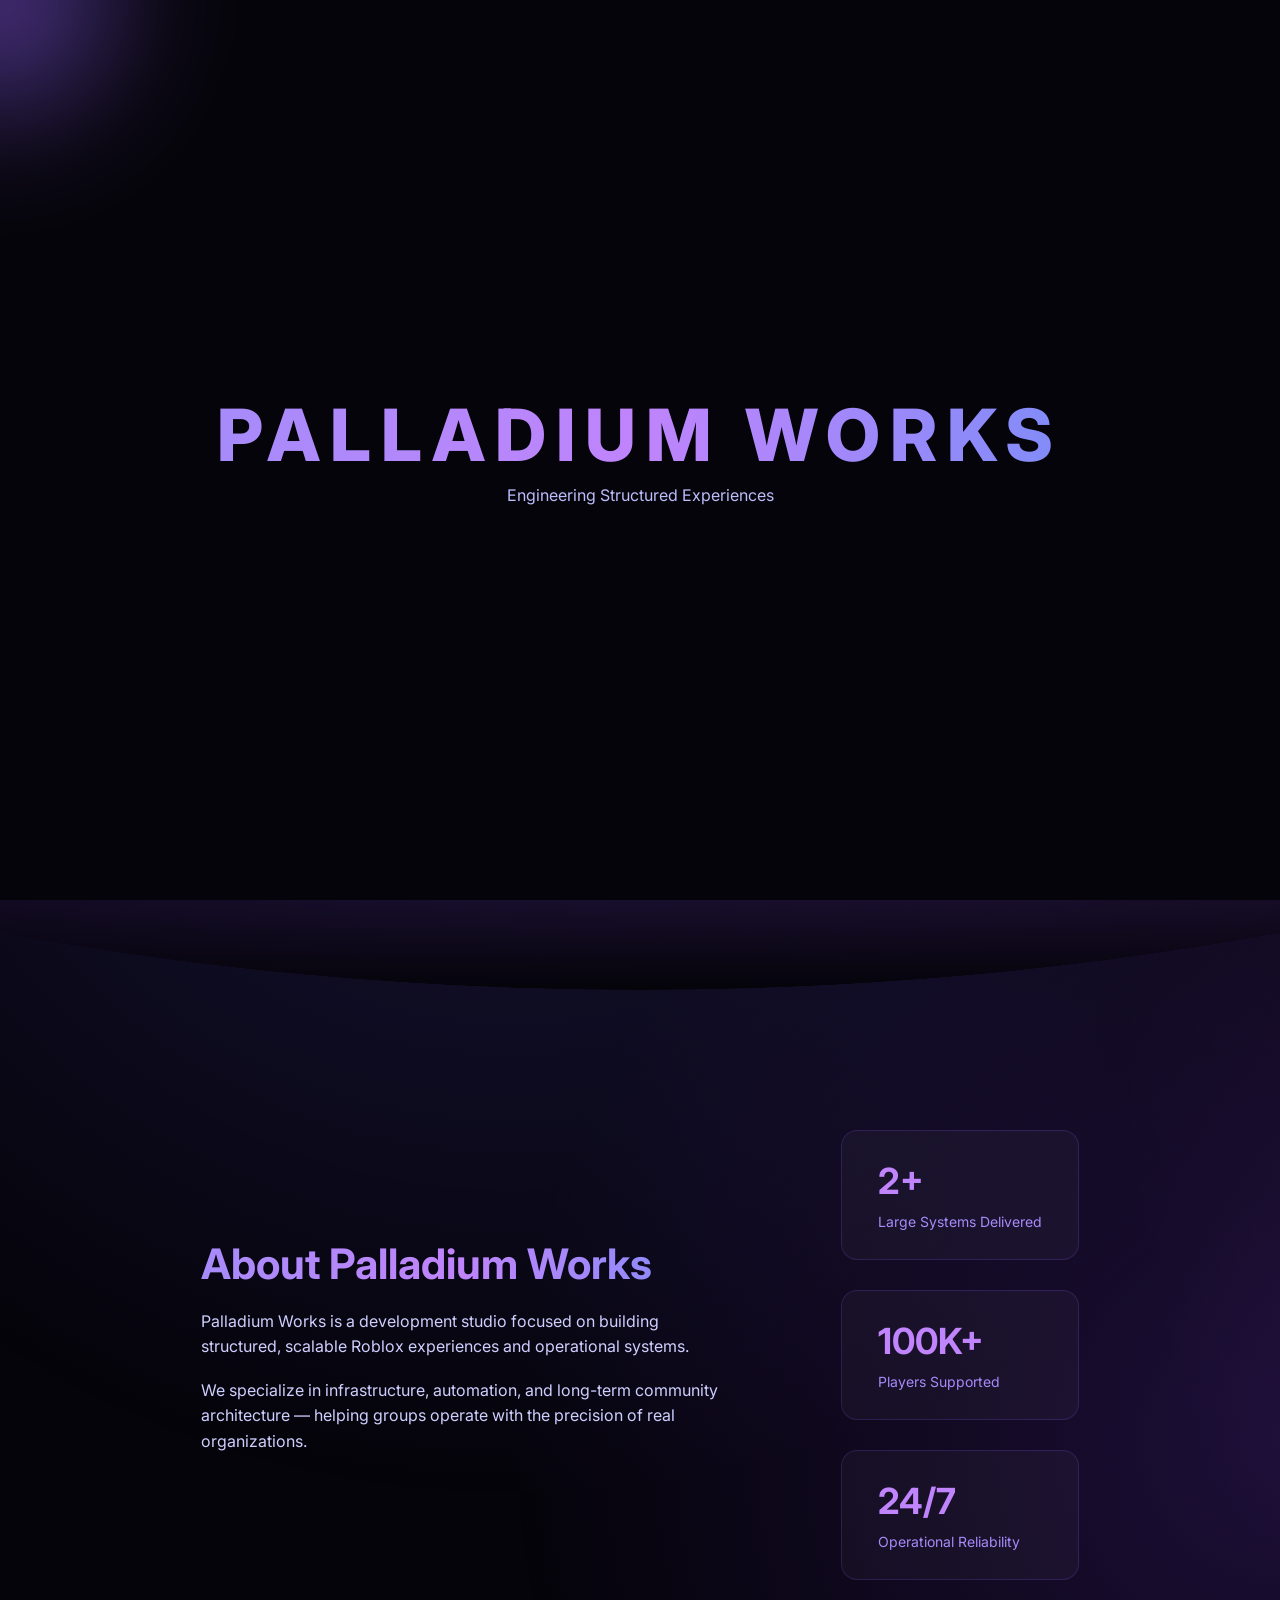
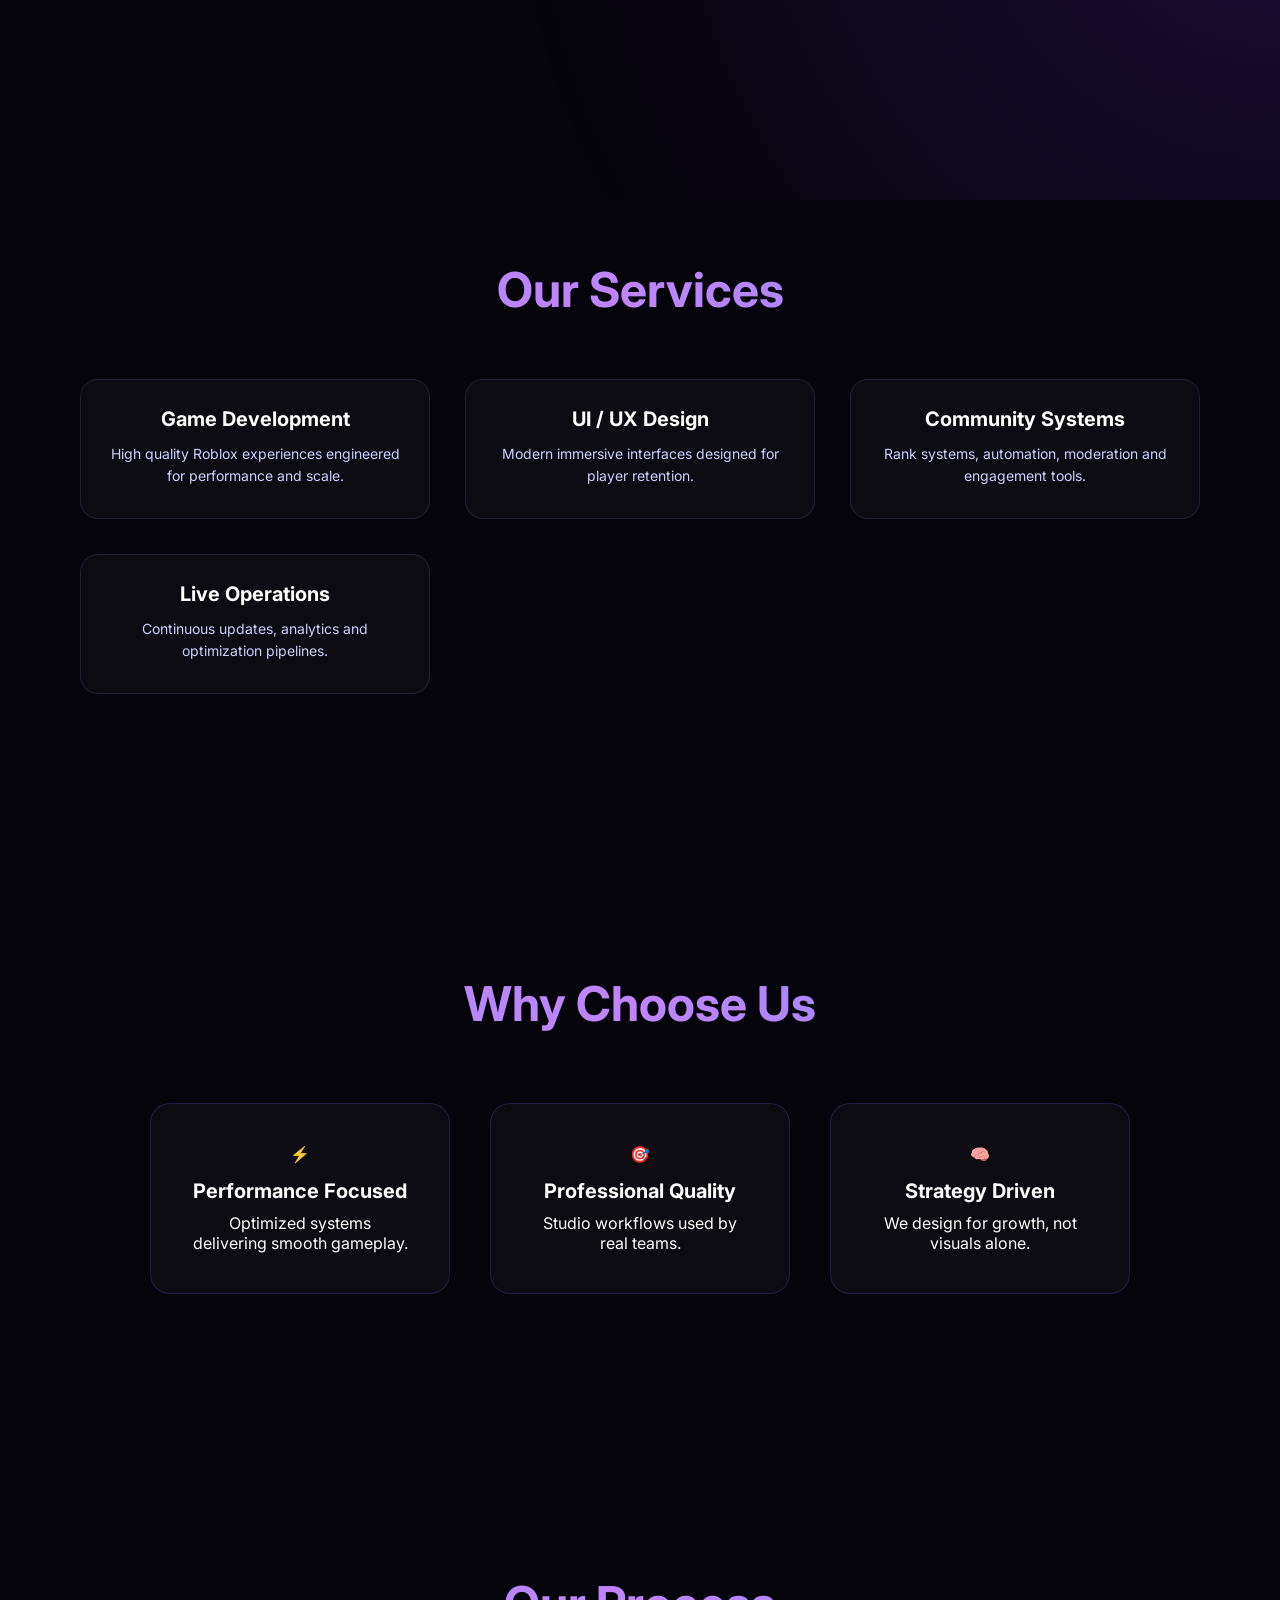
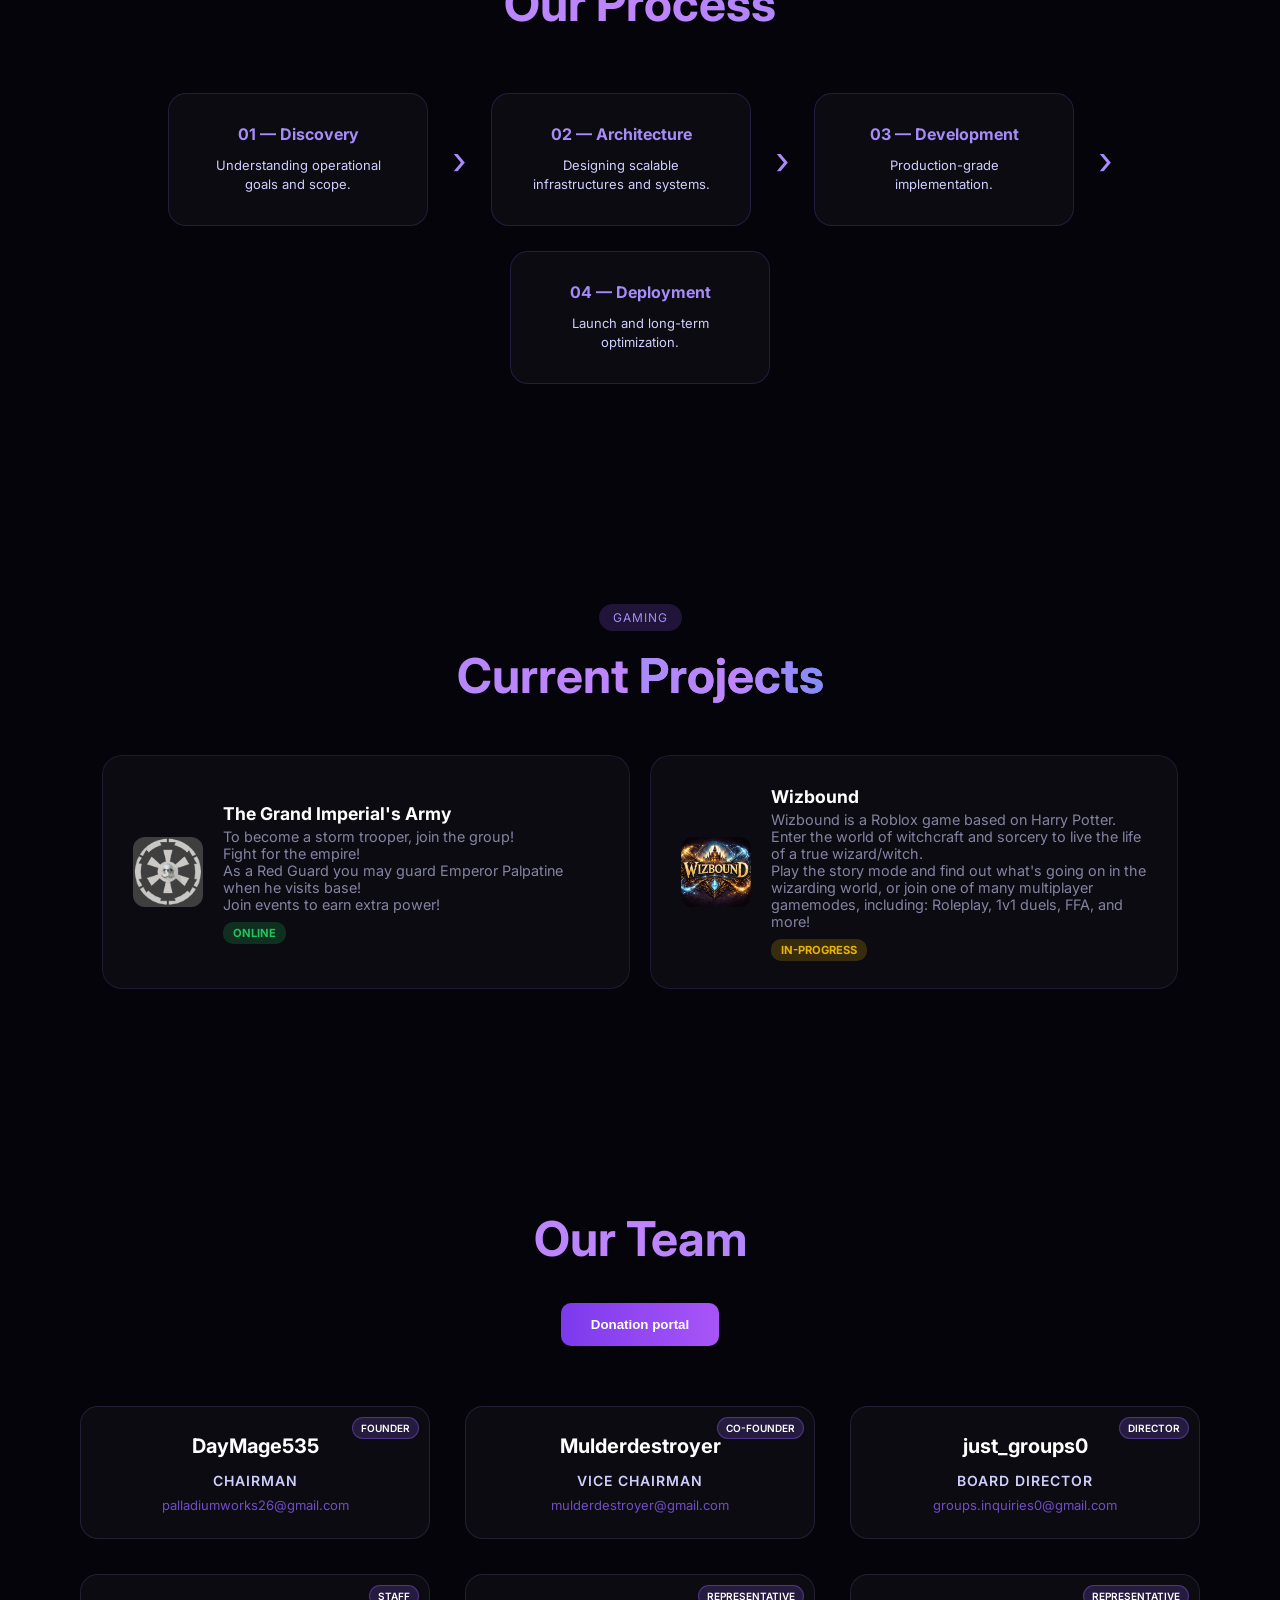
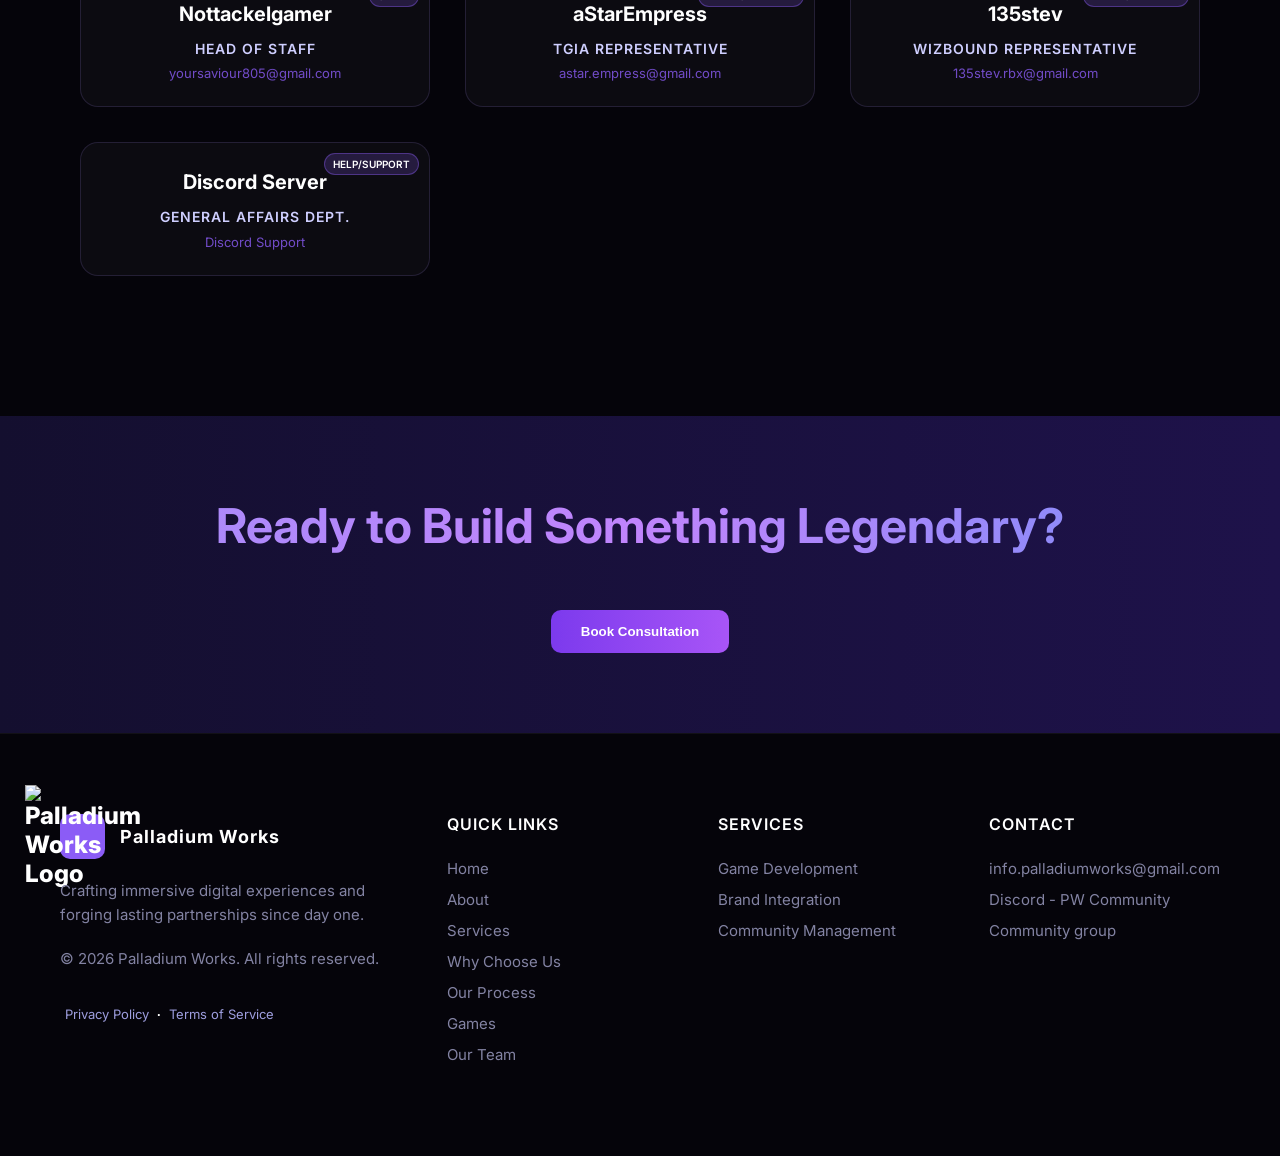
==== commit c4c87d2b: "Change logo image and modify HTML structure Updated logo image and made minor adjustments to the HTM" ====
--- a/index.html
+++ b/index.html
@@ -6,7 +6,7 @@
 <title>Palladium Works</title>
 
 <link rel="stylesheet" href="style.css">
-<link rel="icon" type="image/png" href="web-icon.png">
+<link rel="icon" type="image/png" href="PW-logo1.png">
 <link href="https://fonts.googleapis.com/css2?family=Inter:wght@300;400;600;800&display=swap" rel="stylesheet">
 </head>
 
@@ -60,11 +60,11 @@
 <p class="hero-sub">
 We engineer scalable Roblox systems, infrastructure, and communities.
 </p>
-
+<div class="hero-button">
 <a href="https://calendly.com/info-palladiumworks" target="_blank">
     <button class="primary magnetic">Start Project</button>
 </a>
-
+</div>
 </section>
 <!-- ABOUT -->
 <section class="about section" id="about">
@@ -312,13 +312,13 @@
     <div class="footer-grid">
         <div class="footer-brand">
             <div class="brand-header">
-                <div class="brand-logo">P</div>
+                <div class="brand-logo"><img src="PW-logo1.png" alt="Palladium Works Logo"></div>
                 <h2>Palladium Works</h2>
             </div>
             <p>Crafting immersive digital experiences and forging lasting partnerships since day one.</p><br>
             <p>© 2026 Palladium Works. All rights reserved.</p><br>
             <div class="footer-privacy">
-            <a href="privacy-policy.html" target="_blank">Privacy Policy</a><b> ∙ </b><a href="terms-of-service.html" target="_blank">Terms of Service</a>
+            <a href="privacy-policy.html" target="_self">Privacy Policy</a><b> ∙ </b><a href="terms-of-service.html" target="_self">Terms of Service</a>
             </div>
         </div>
 
@@ -356,4 +356,3 @@
 <script src="script.js"></script>
 </body>
 </html>
-
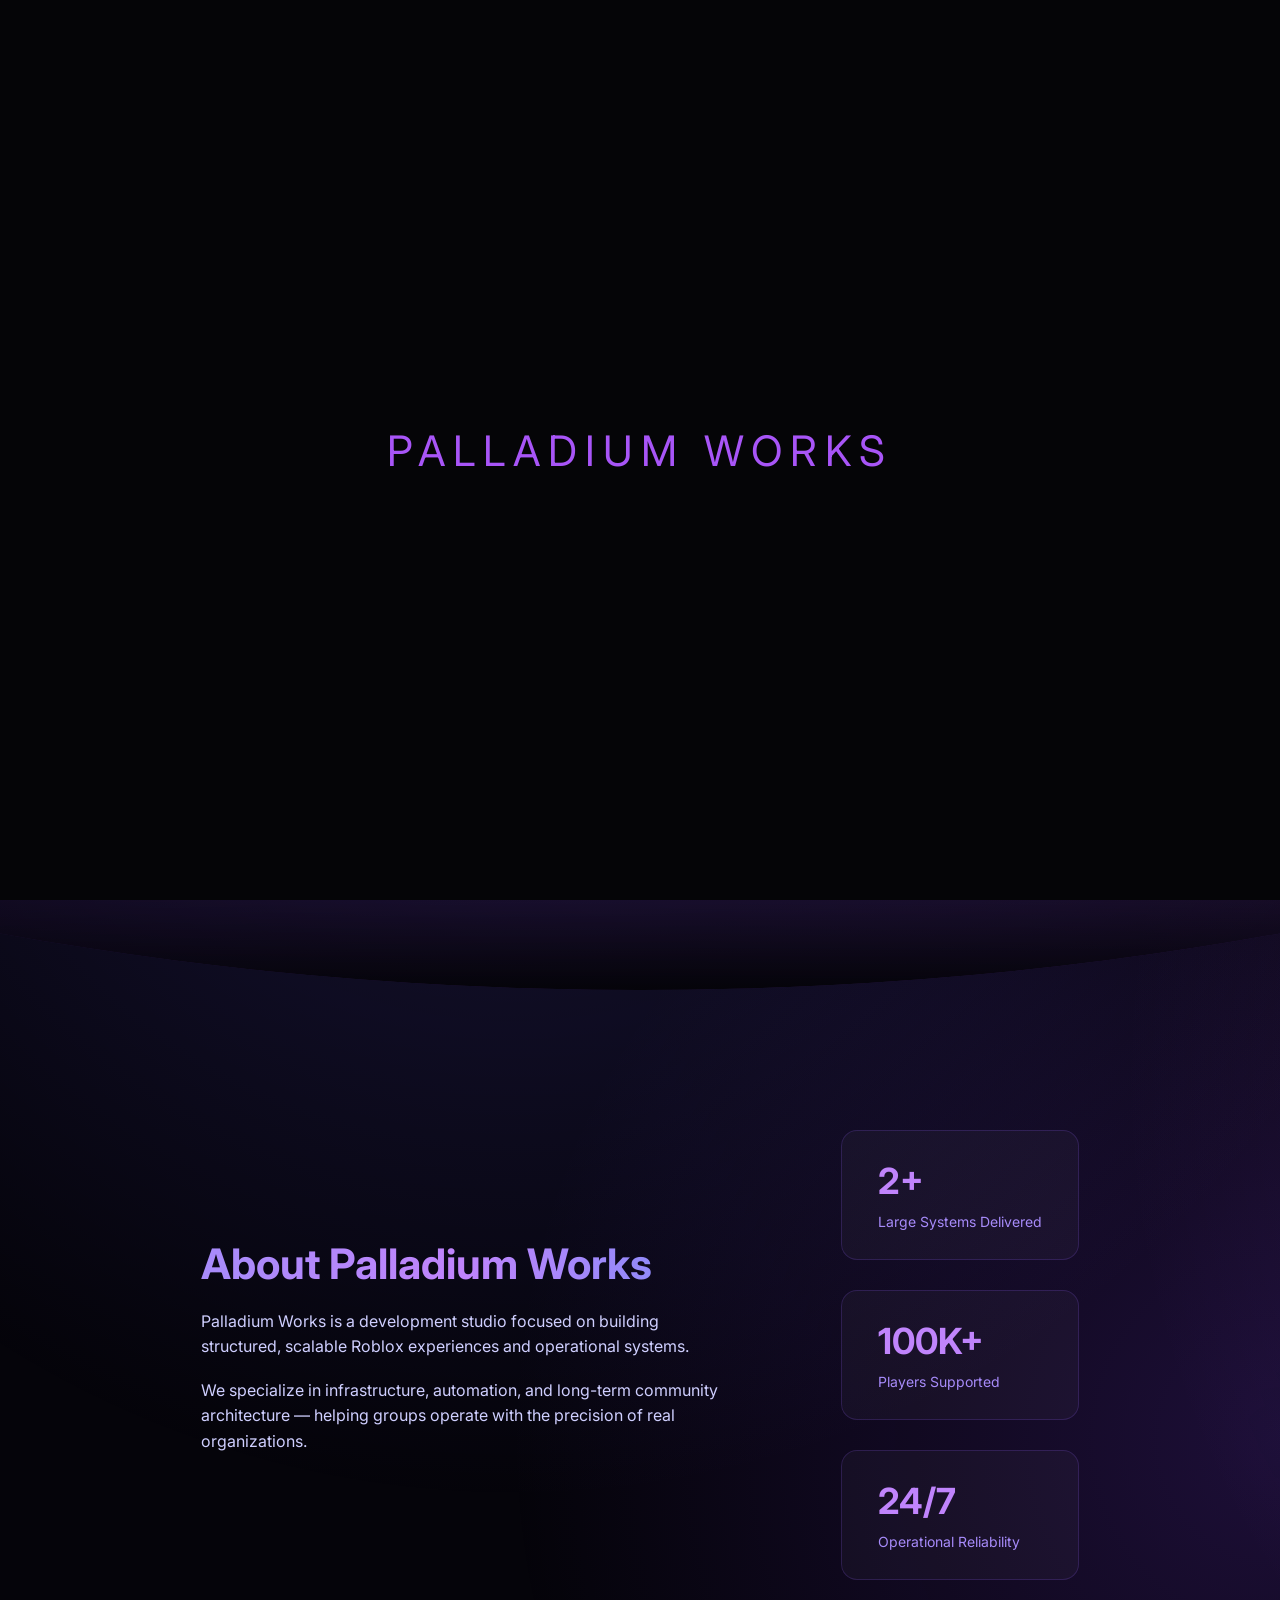
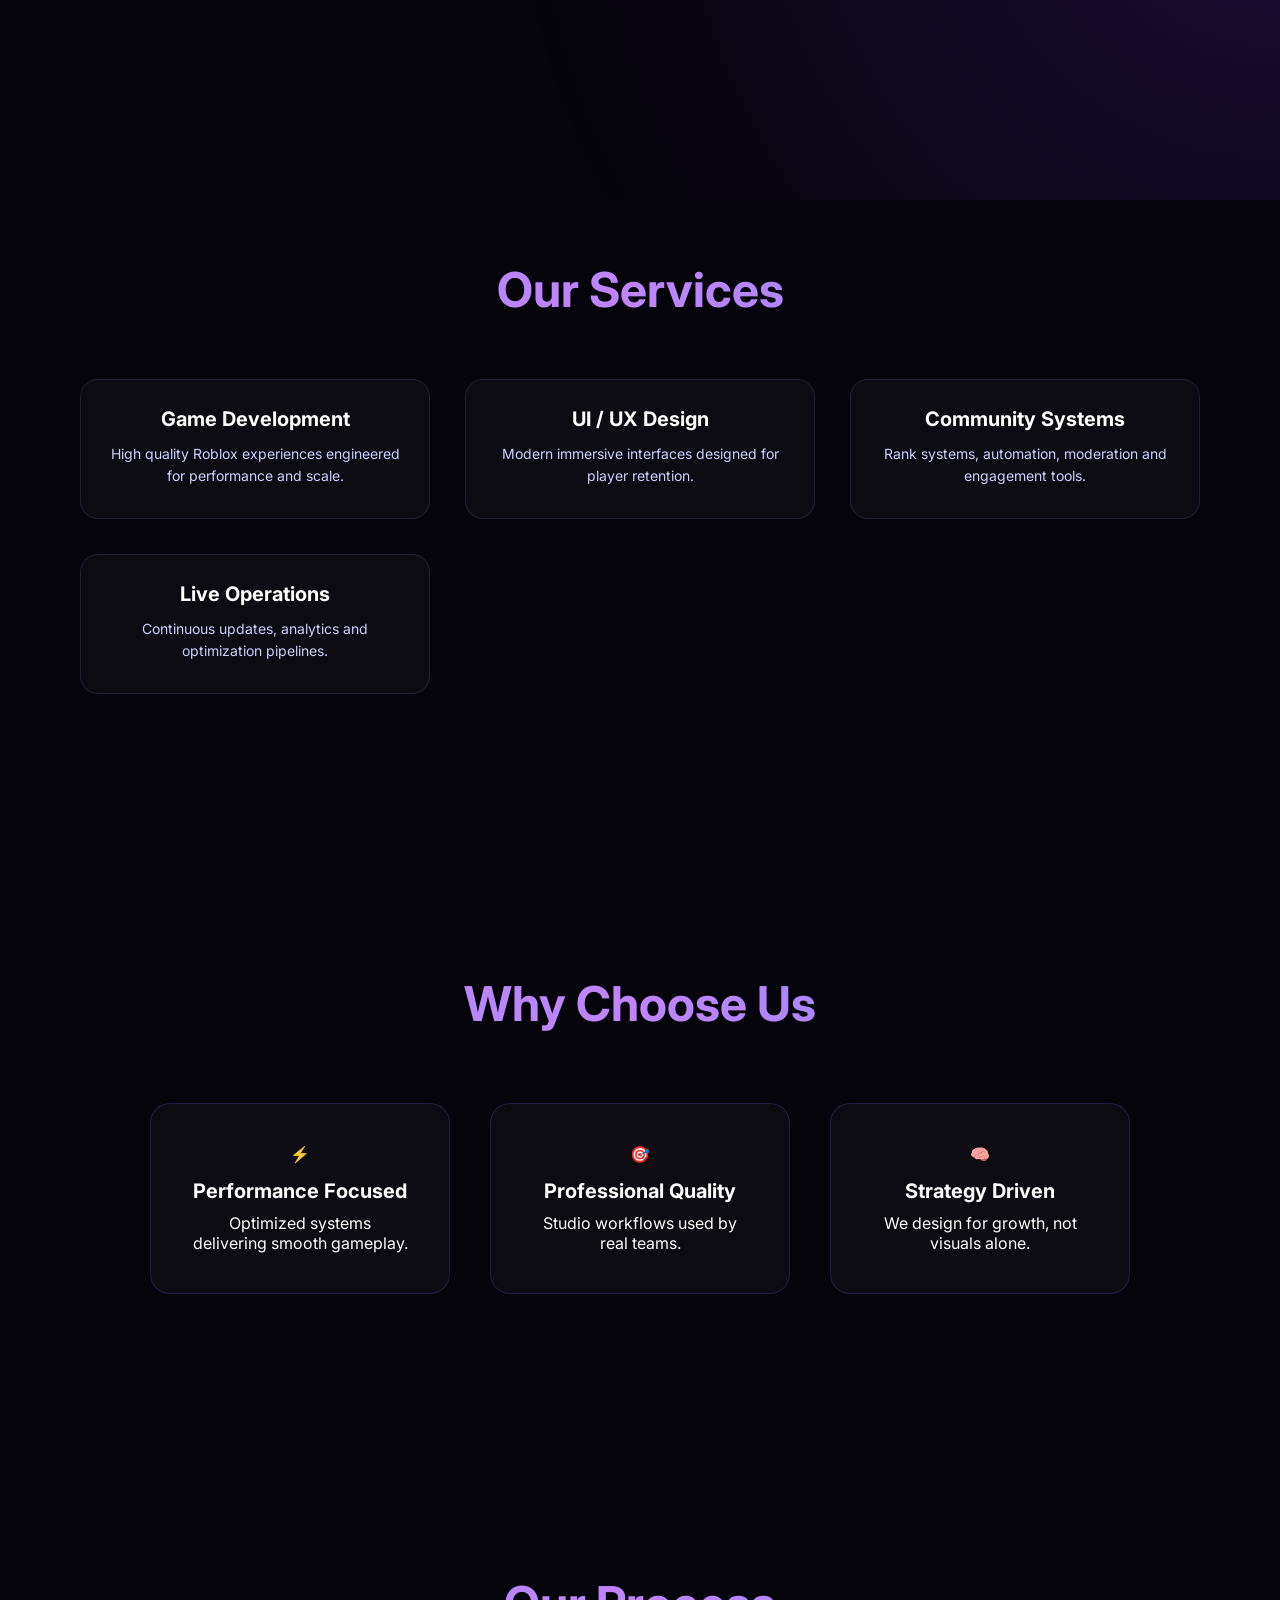
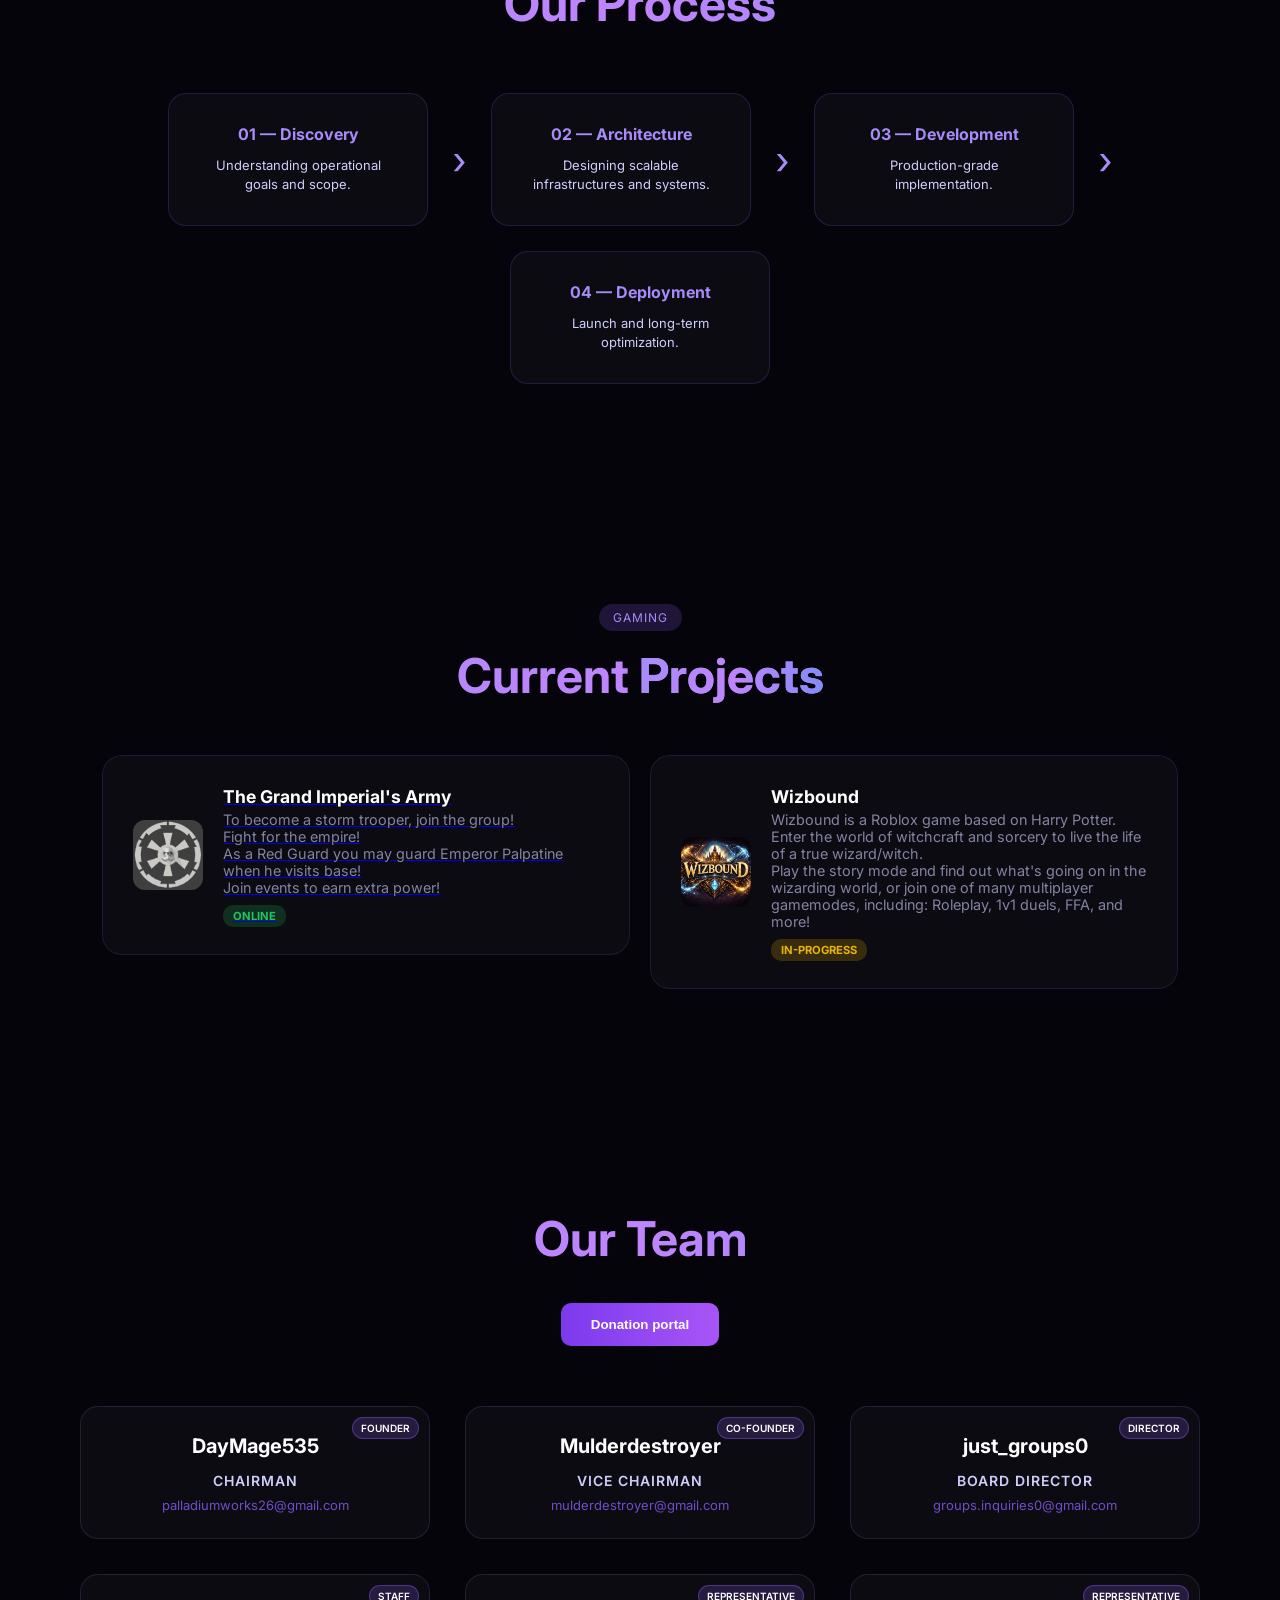
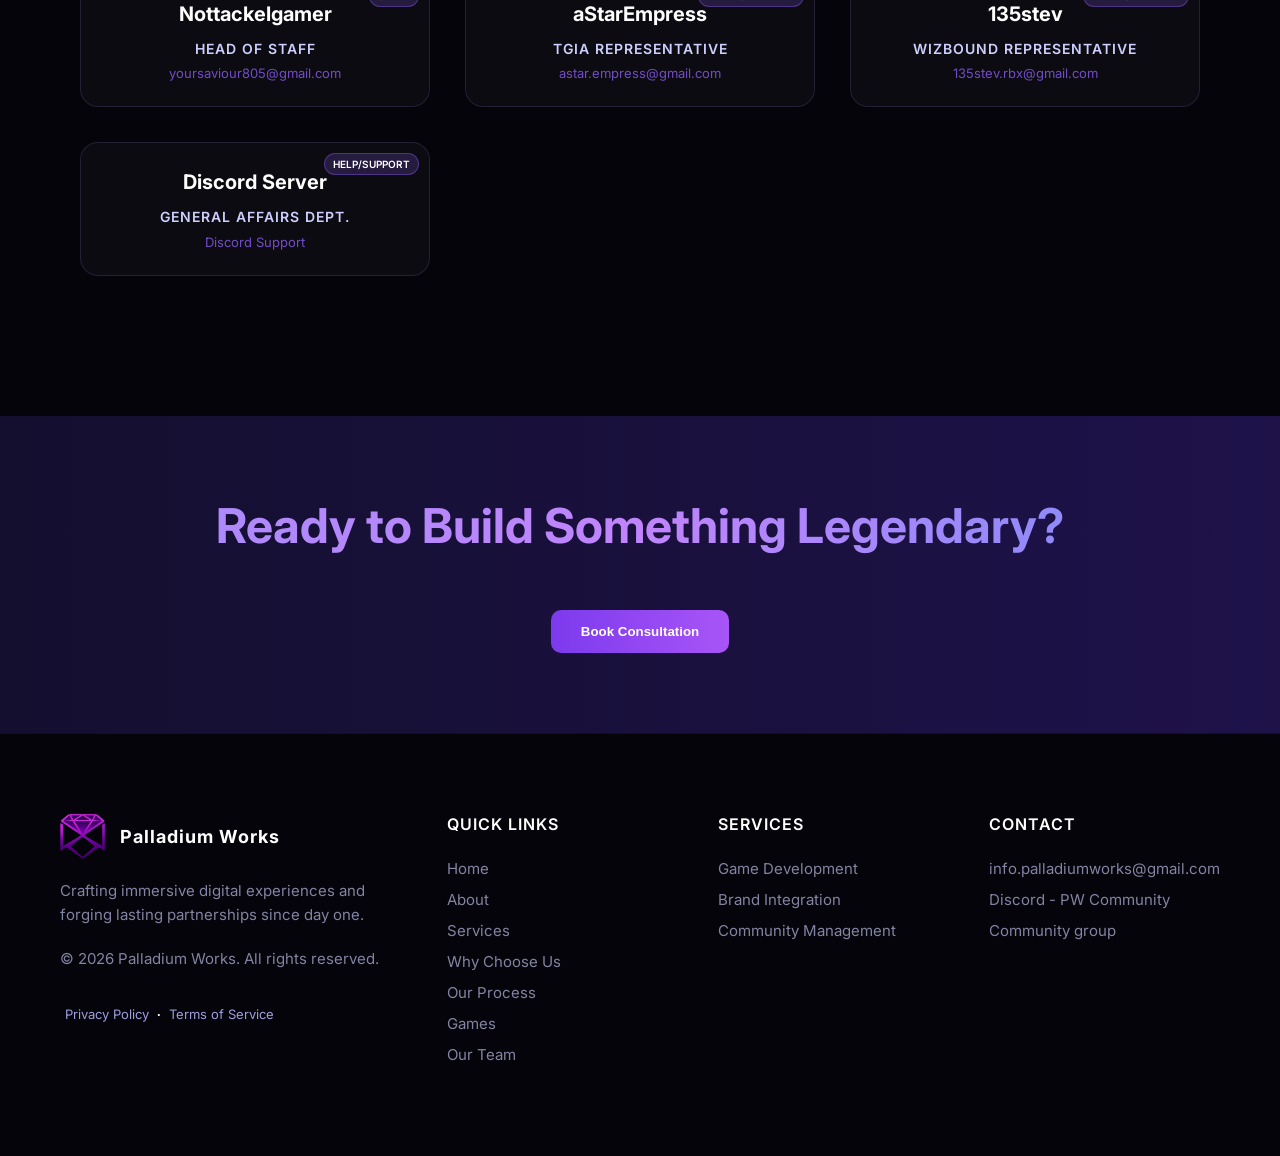
==== commit f81eac03: "Update index.html" ====
--- a/index.html
+++ b/index.html
@@ -209,6 +209,7 @@
         <h2>Current <span class="gradient-text">Projects</span></h2>
     </div>
     <div class="game-grid reveal">
+        <a href="https://www.roblox.com/games/81437844756243/Galactic-Empire" target="_blank">
         <div class="game-card reveal">
             <!-- <div class="game-icon"> --><img src="TGIA.png" alt="Game Icon" style="width: 70px; height: 70px; border-radius: 12px;"><!--</div> -->
             <div class="game-info">
@@ -220,6 +221,8 @@
                 <span class="status">Online</span>
             </div>
         </div>
+        </a>
+        <a alt="Sorry, game is not published yet.">
         <div class="game-card reveal">
             <!-- <div class="game-icon"> --><img src="Wizbound.png" alt="Game Icon" style="width: 70px; height: 70px; border-radius: 12px;"><!--</div> -->
             <div class="game-info">
@@ -230,6 +233,7 @@
                 <span class="status idle">In-progress</span>
             </div>
         </div>
+        </a>
         <!-- <div class="game-card reveal">
             <div class="game-icon"><i data-lucide="trophy"></i></div>
             <div class="game-info">
@@ -356,3 +360,4 @@
 <script src="script.js"></script>
 </body>
 </html>
+
--- a/style.css
+++ b/style.css
@@ -10,7 +10,6 @@
 html, body {
     overflow-x: hidden;
     width: 100%;
-    cursor: none;
 }
 
 body {
@@ -61,7 +60,7 @@
     z-index: 9999;
 }
 
-/* .spotlight {
+.spotlight {
     position: fixed;
     width: 600px;
     height: 600px;
@@ -69,22 +68,9 @@
     background: radial-gradient(circle, rgba(139, 92, 246, .18), transparent 60%);
     filter: blur(80px);
     z-index: -1;
-} */
-
-.spotlight {
-    position: fixed;
-    width: 350px;
-    height: 350px;
-    pointer-events: none;
-    /* Changed to a more vibrant purple to match your cards */
-    background: radial-gradient(circle, rgba(139, 92, 246, 0.6), transparent 70%);
-    filter: blur(50px);
-    z-index: 9999; /* Put it above everything */
-    mix-blend-mode: screen; /* Makes it glow against the background */
-
-    transition: width 0.3s ease, height 0.3s ease, background 0.3s ease; /* Smooth transition */
-    transform: translate(-50%, -50%); /* Centers the spotlight on the mouse tip */
-}
+}
+
+
 
 
 
@@ -286,6 +272,10 @@
     color: #cfcfff;
     margin-top: 15px;
     font-size: 16px;
+}
+
+.hero-button a{
+    display:contents;
 }
 
 .hero::after {
@@ -807,8 +797,7 @@
     margin-bottom: 20px;
 }
 
-.brand-logo {
-    background: #8b5cf6;
+.brand-logo img{
     width: 45px;
     height: 45px;
     display: flex;
@@ -818,6 +807,7 @@
     border-radius: 10px;
     font-size: 24px;
 }
+
 
 .brand-header h2 {
     font-size: 18px;
@@ -1146,3 +1136,7 @@
         grid-template-columns: 1fr 1fr;
     }
 }
+
+.email{
+    color: #a855f7;
+}
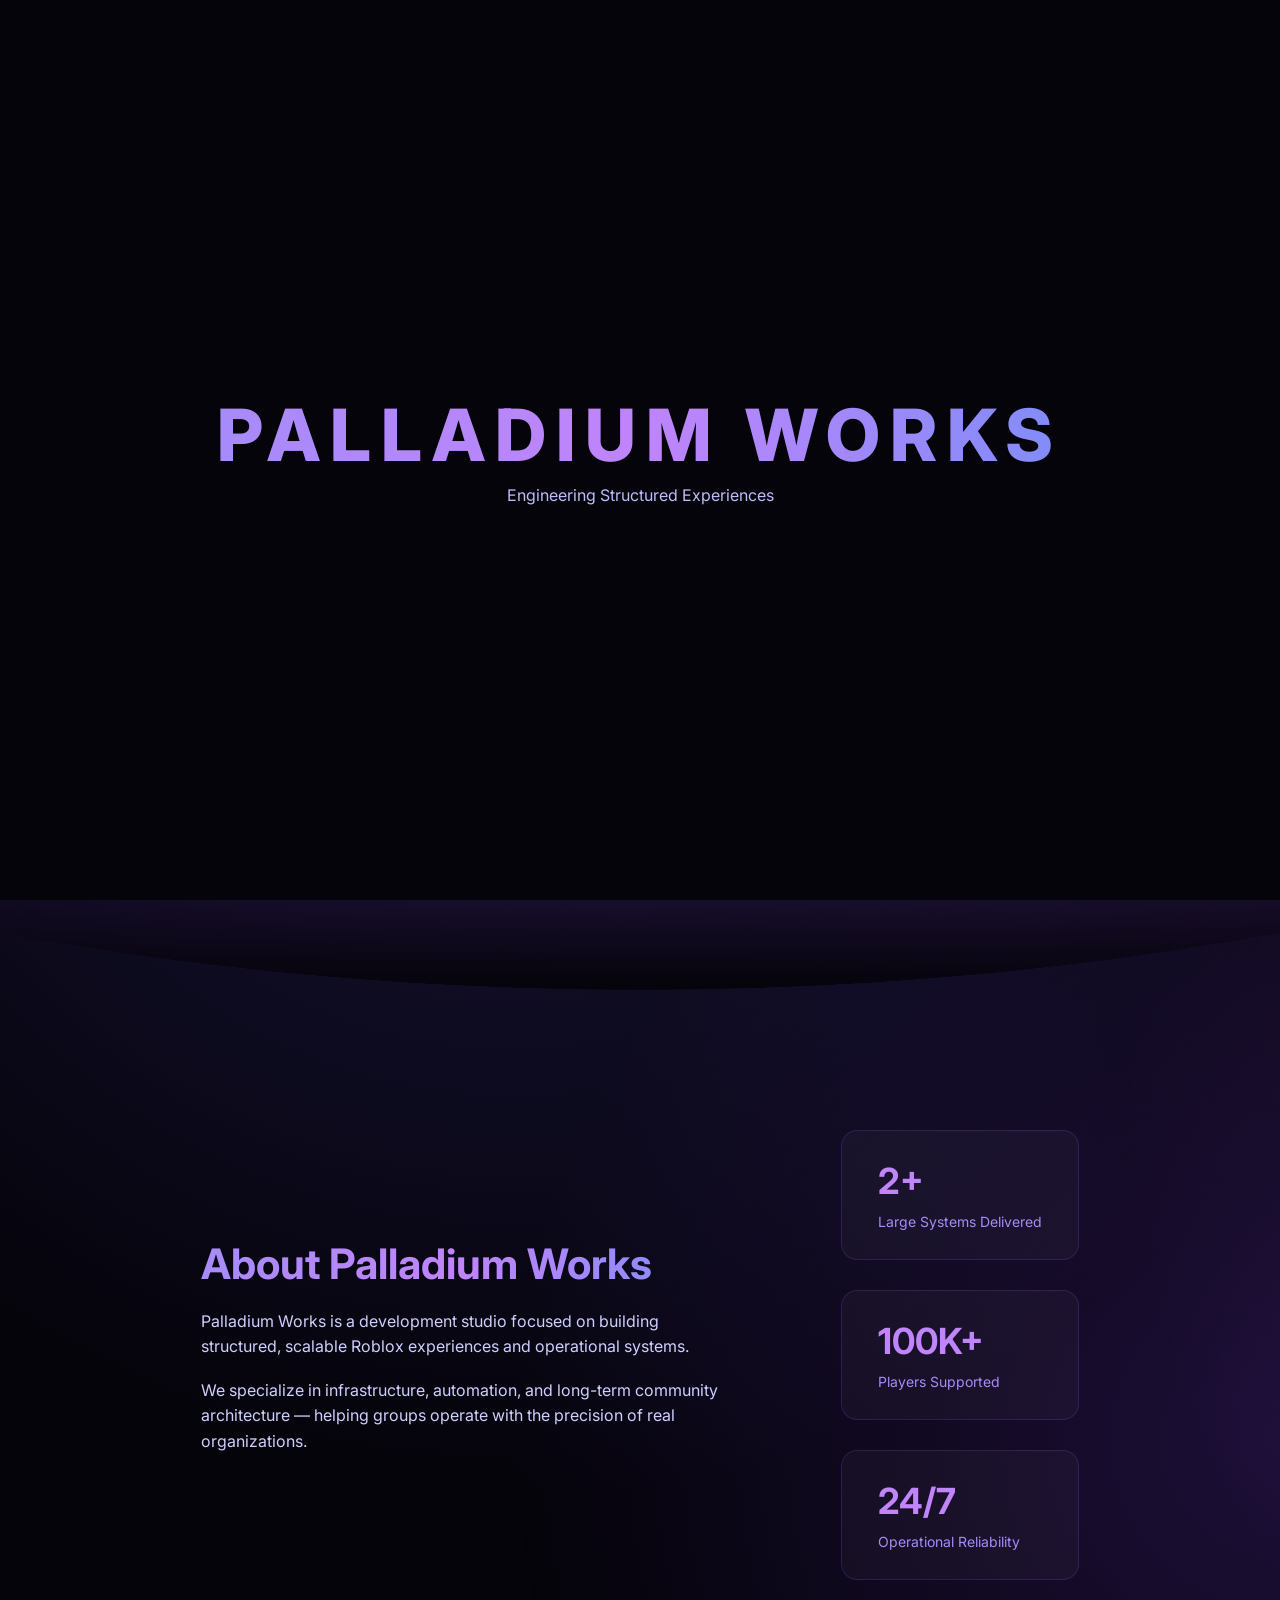
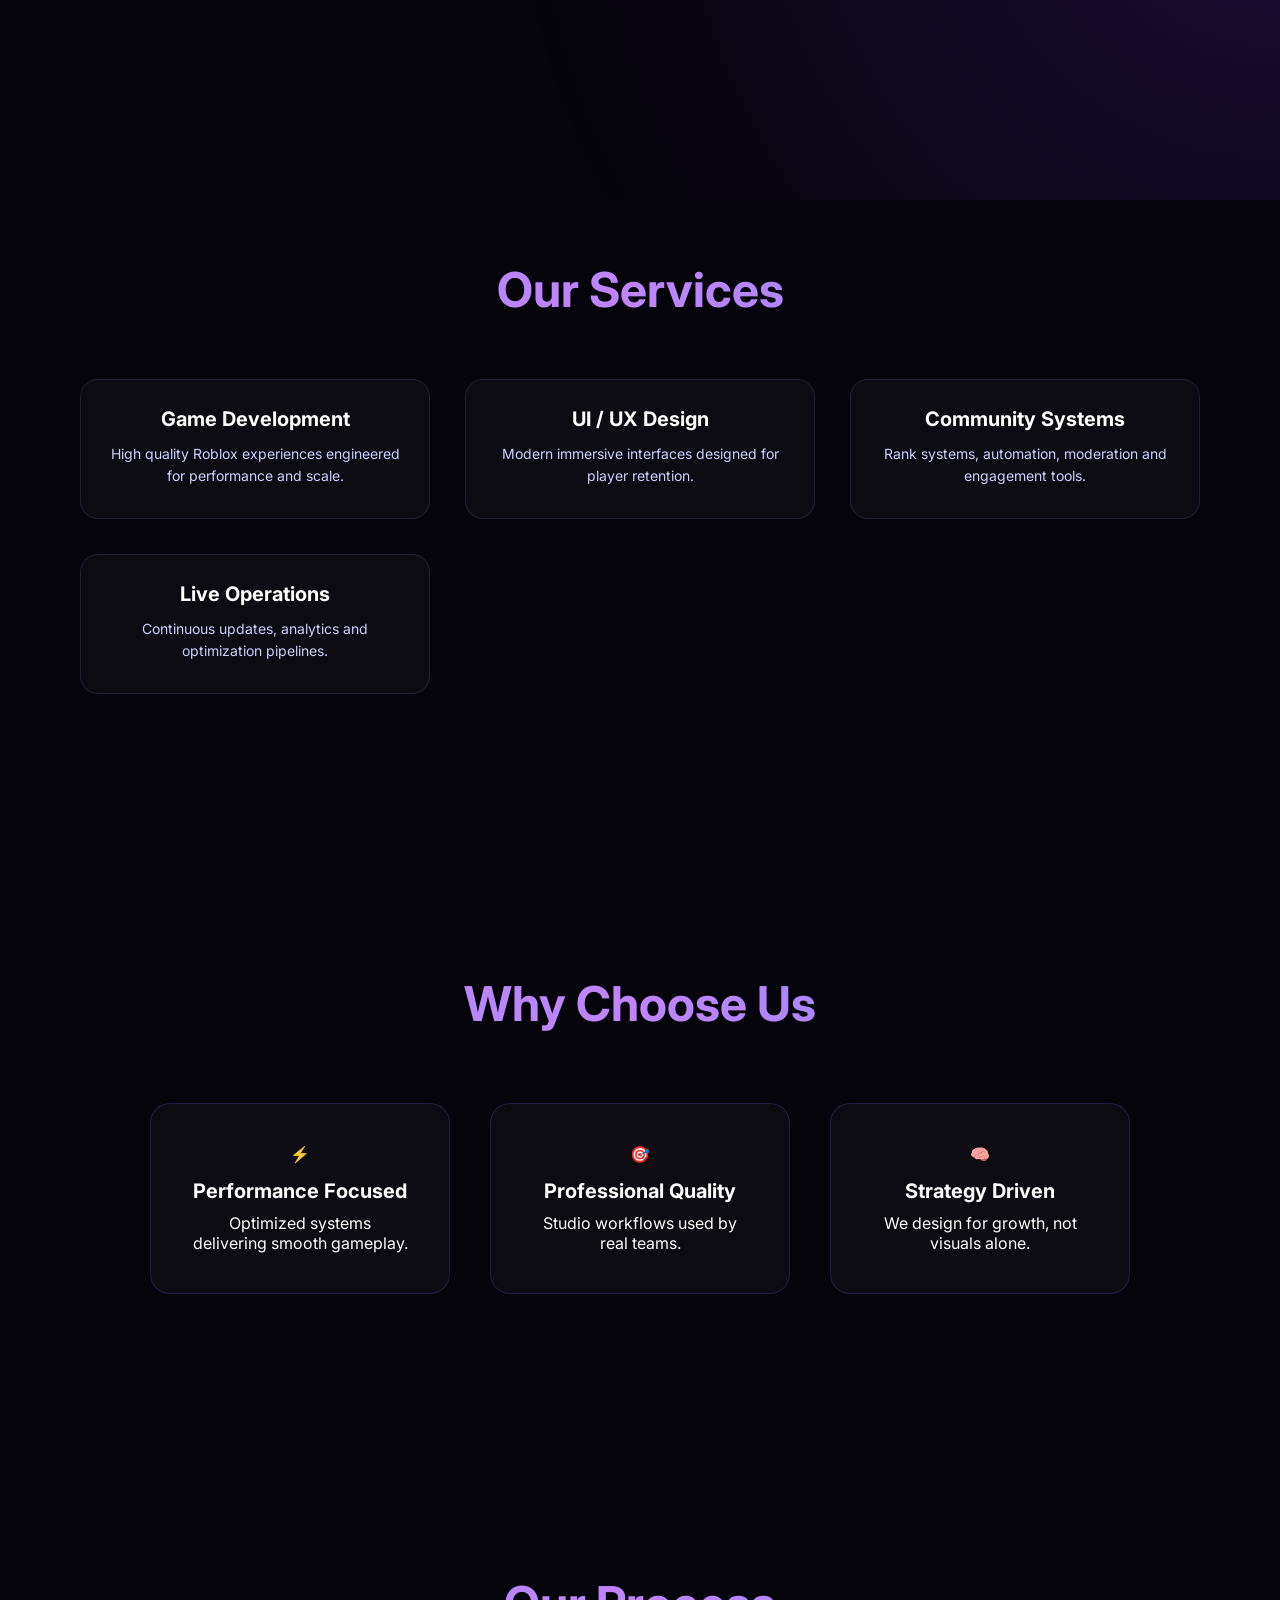
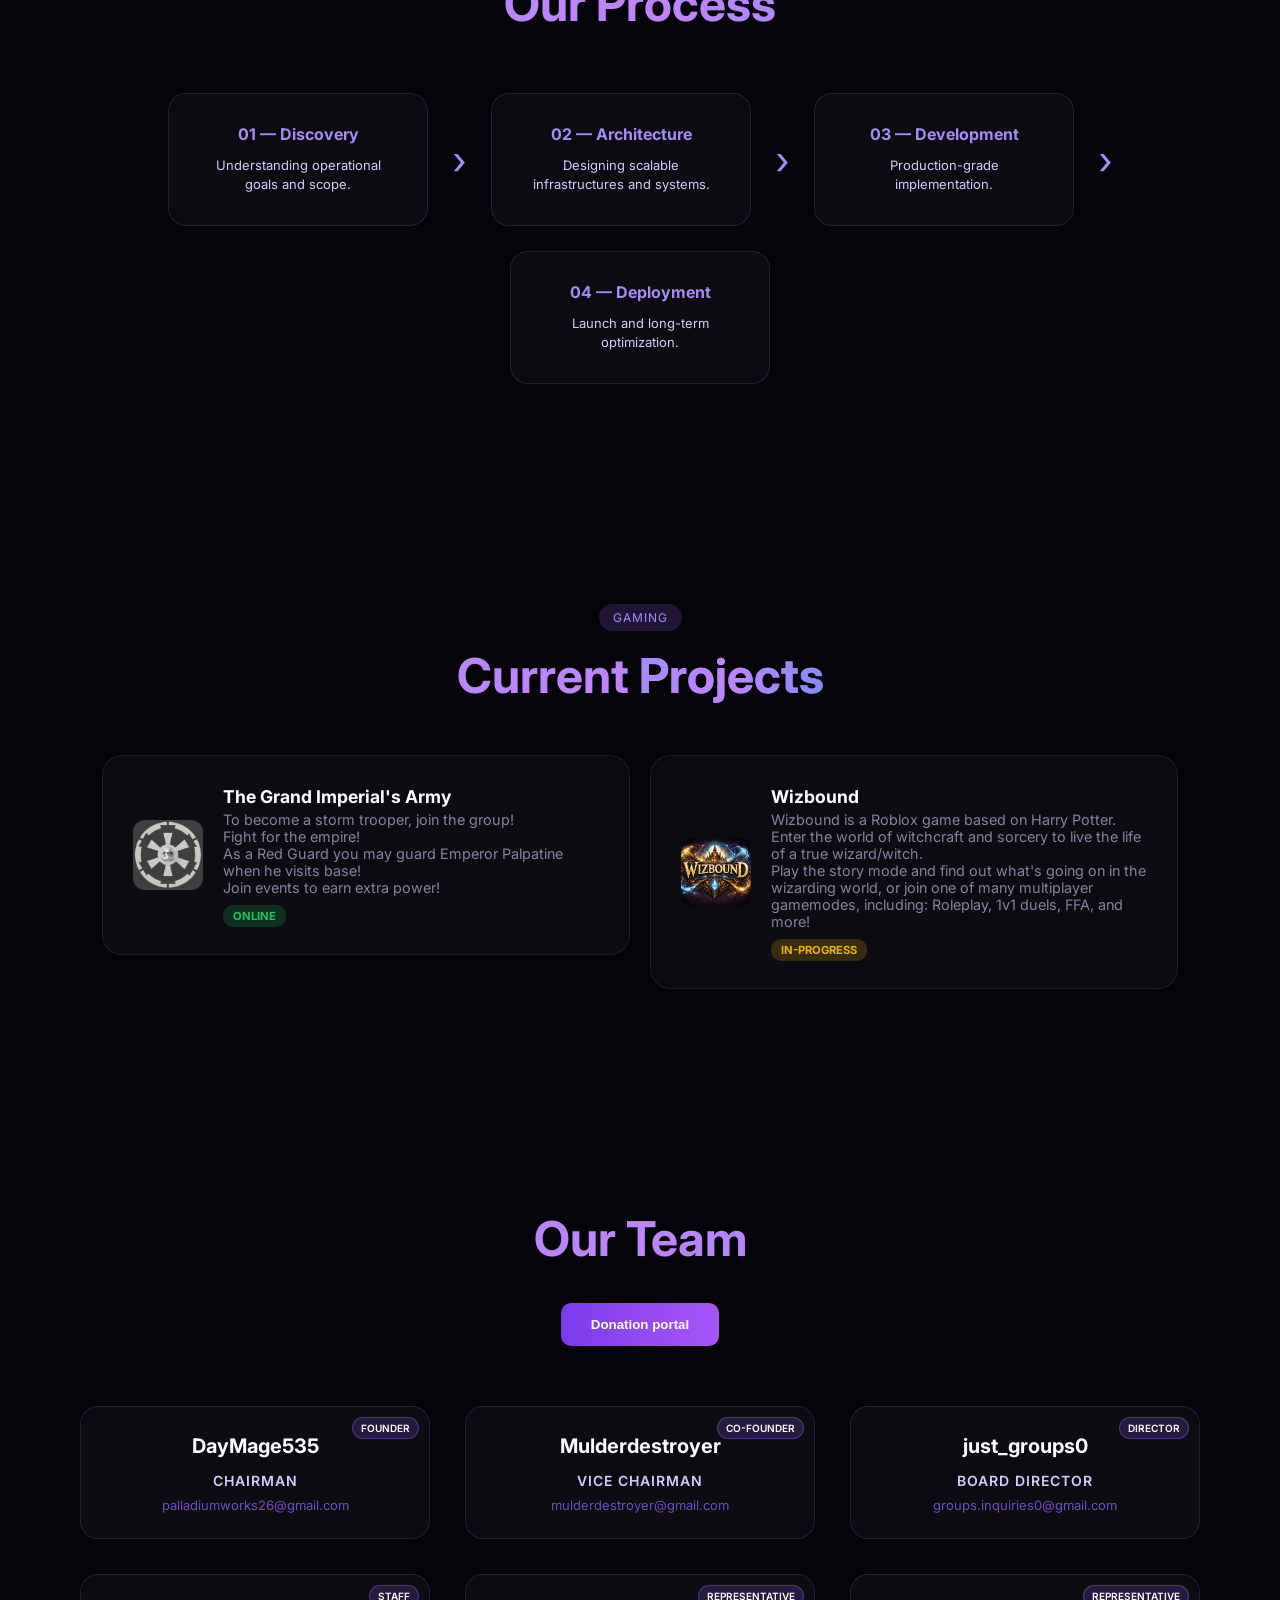
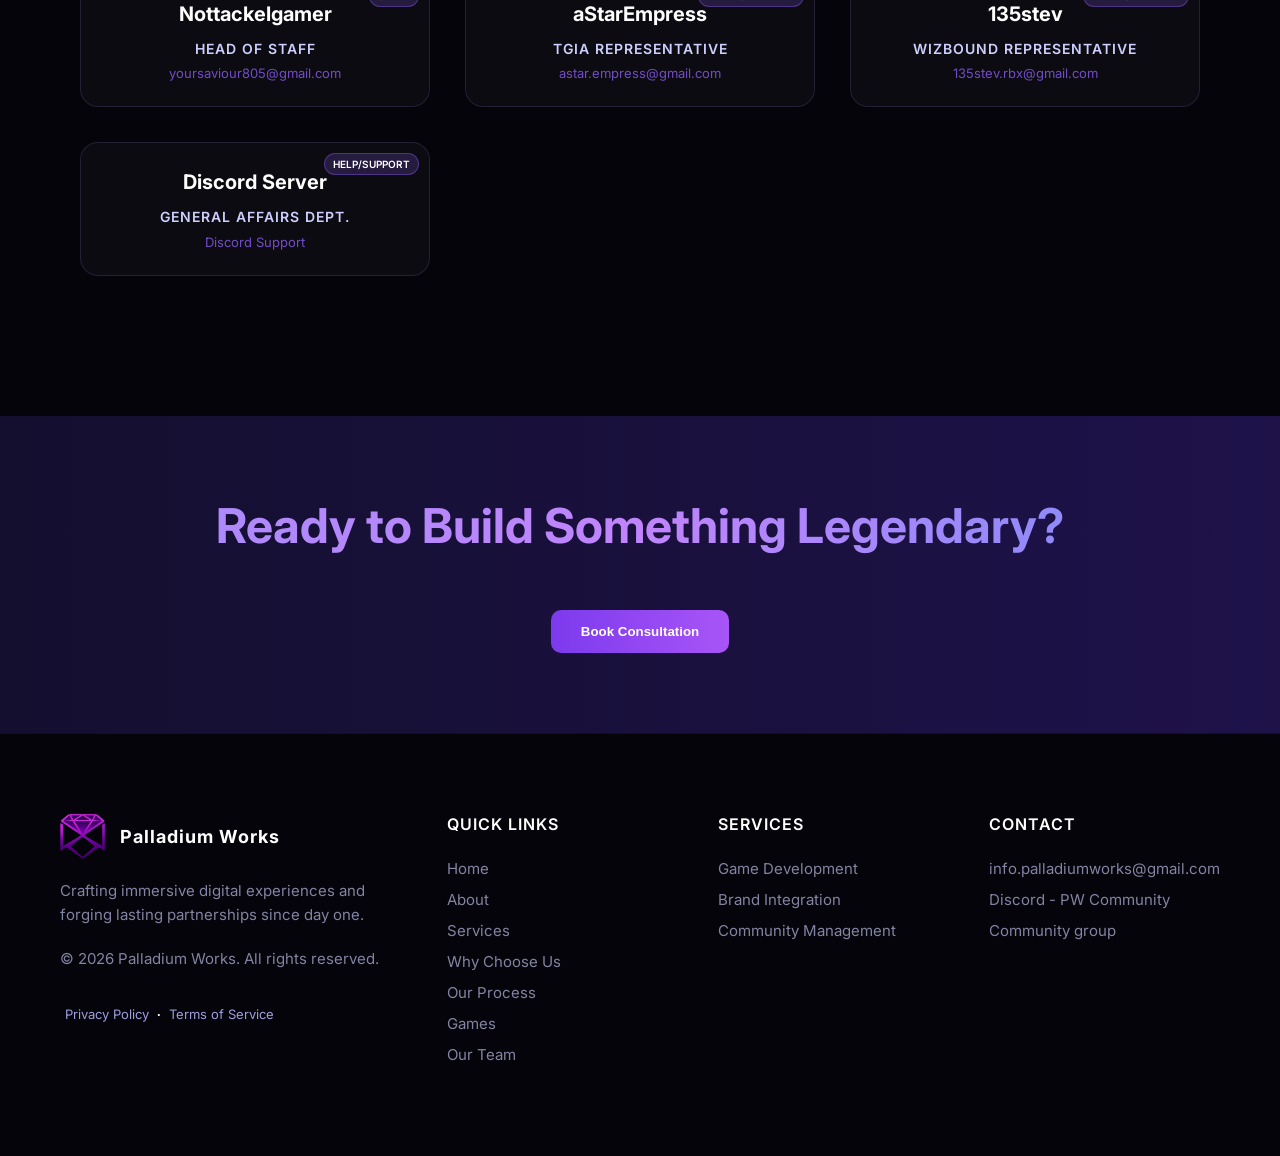
==== commit a4557b3e: "Update index.html" ====
--- a/index.html
+++ b/index.html
@@ -209,7 +209,7 @@
         <h2>Current <span class="gradient-text">Projects</span></h2>
     </div>
     <div class="game-grid reveal">
-        <a href="https://www.roblox.com/games/81437844756243/Galactic-Empire" target="_blank">
+        <a href="https://www.roblox.com/games/81437844756243/Galactic-Empire" target="_blank" style="text-decoration: none;">
         <div class="game-card reveal">
             <!-- <div class="game-icon"> --><img src="TGIA.png" alt="Game Icon" style="width: 70px; height: 70px; border-radius: 12px;"><!--</div> -->
             <div class="game-info">
@@ -222,18 +222,18 @@
             </div>
         </div>
         </a>
-        <a alt="Sorry, game is not published yet.">
-        <div class="game-card reveal">
-            <!-- <div class="game-icon"> --><img src="Wizbound.png" alt="Game Icon" style="width: 70px; height: 70px; border-radius: 12px;"><!--</div> -->
-            <div class="game-info">
-                <h3>Wizbound</h3>
-                <p>Wizbound is a Roblox game based on Harry Potter.<br>
-                   Enter the world of witchcraft and sorcery to live the life of a true wizard/witch.<br> 
-                   Play the story mode and find out what's going on in the wizarding world, or join one of many multiplayer gamemodes, including: Roleplay, 1v1 duels, FFA, and more!</p>
-                <span class="status idle">In-progress</span>
-            </div>
-        </div>
-        </a>
+        <a href="javascript:void(0)" title="Sorry, game is not published yet." style="text-decoration: none; cursor: not-allowed;">
+    <div class="game-card reveal">
+        <img src="Wizbound.png" alt="Game Icon" style="width: 70px; height: 70px; border-radius: 12px;">
+        <div class="game-info">
+            <h3>Wizbound</h3>
+            <p>Wizbound is a Roblox game based on Harry Potter.<br>
+               Enter the world of witchcraft and sorcery to live the life of a true wizard/witch.<br> 
+               Play the story mode and find out what's going on in the wizarding world, or join one of many multiplayer gamemodes, including: Roleplay, 1v1 duels, FFA, and more!</p>
+            <span class="status idle">In-progress</span>
+        </div>
+    </div>
+</a>
         <!-- <div class="game-card reveal">
             <div class="game-icon"><i data-lucide="trophy"></i></div>
             <div class="game-info">
@@ -361,3 +361,4 @@
 </body>
 </html>
 
+
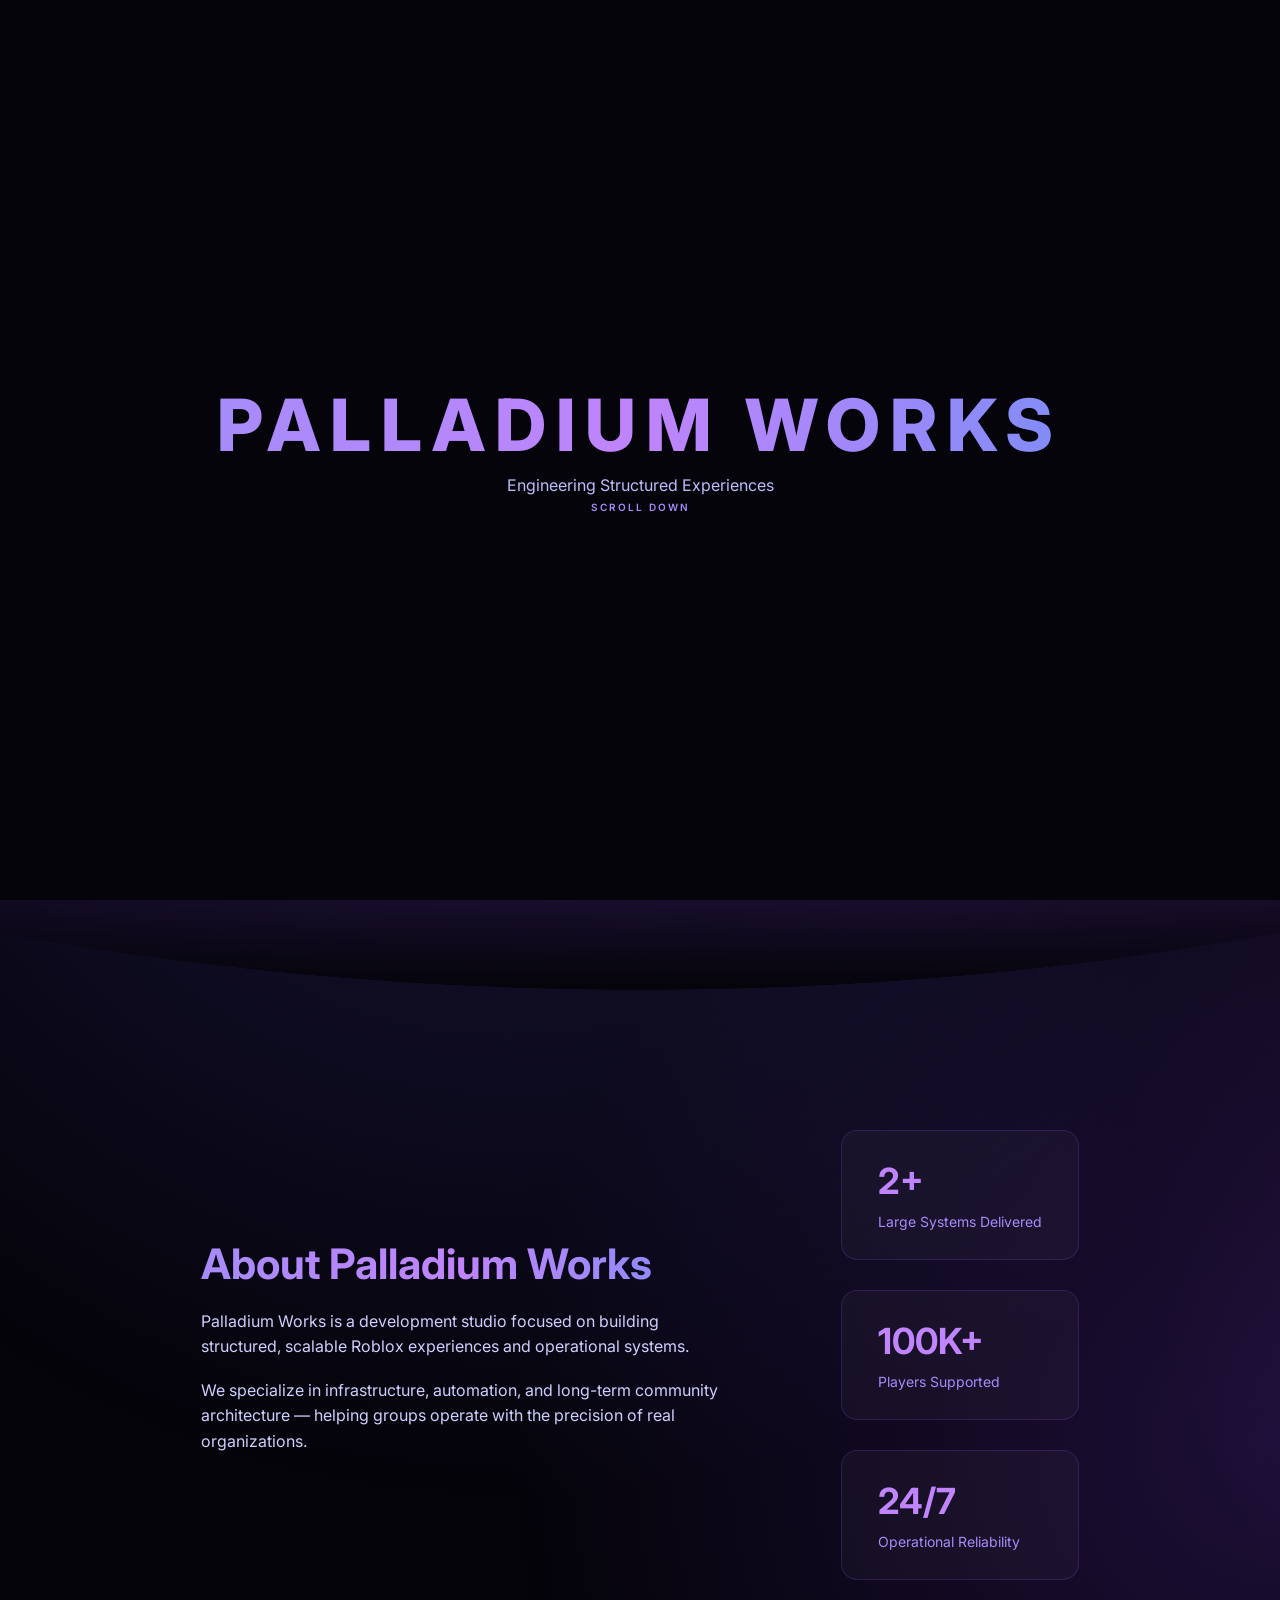
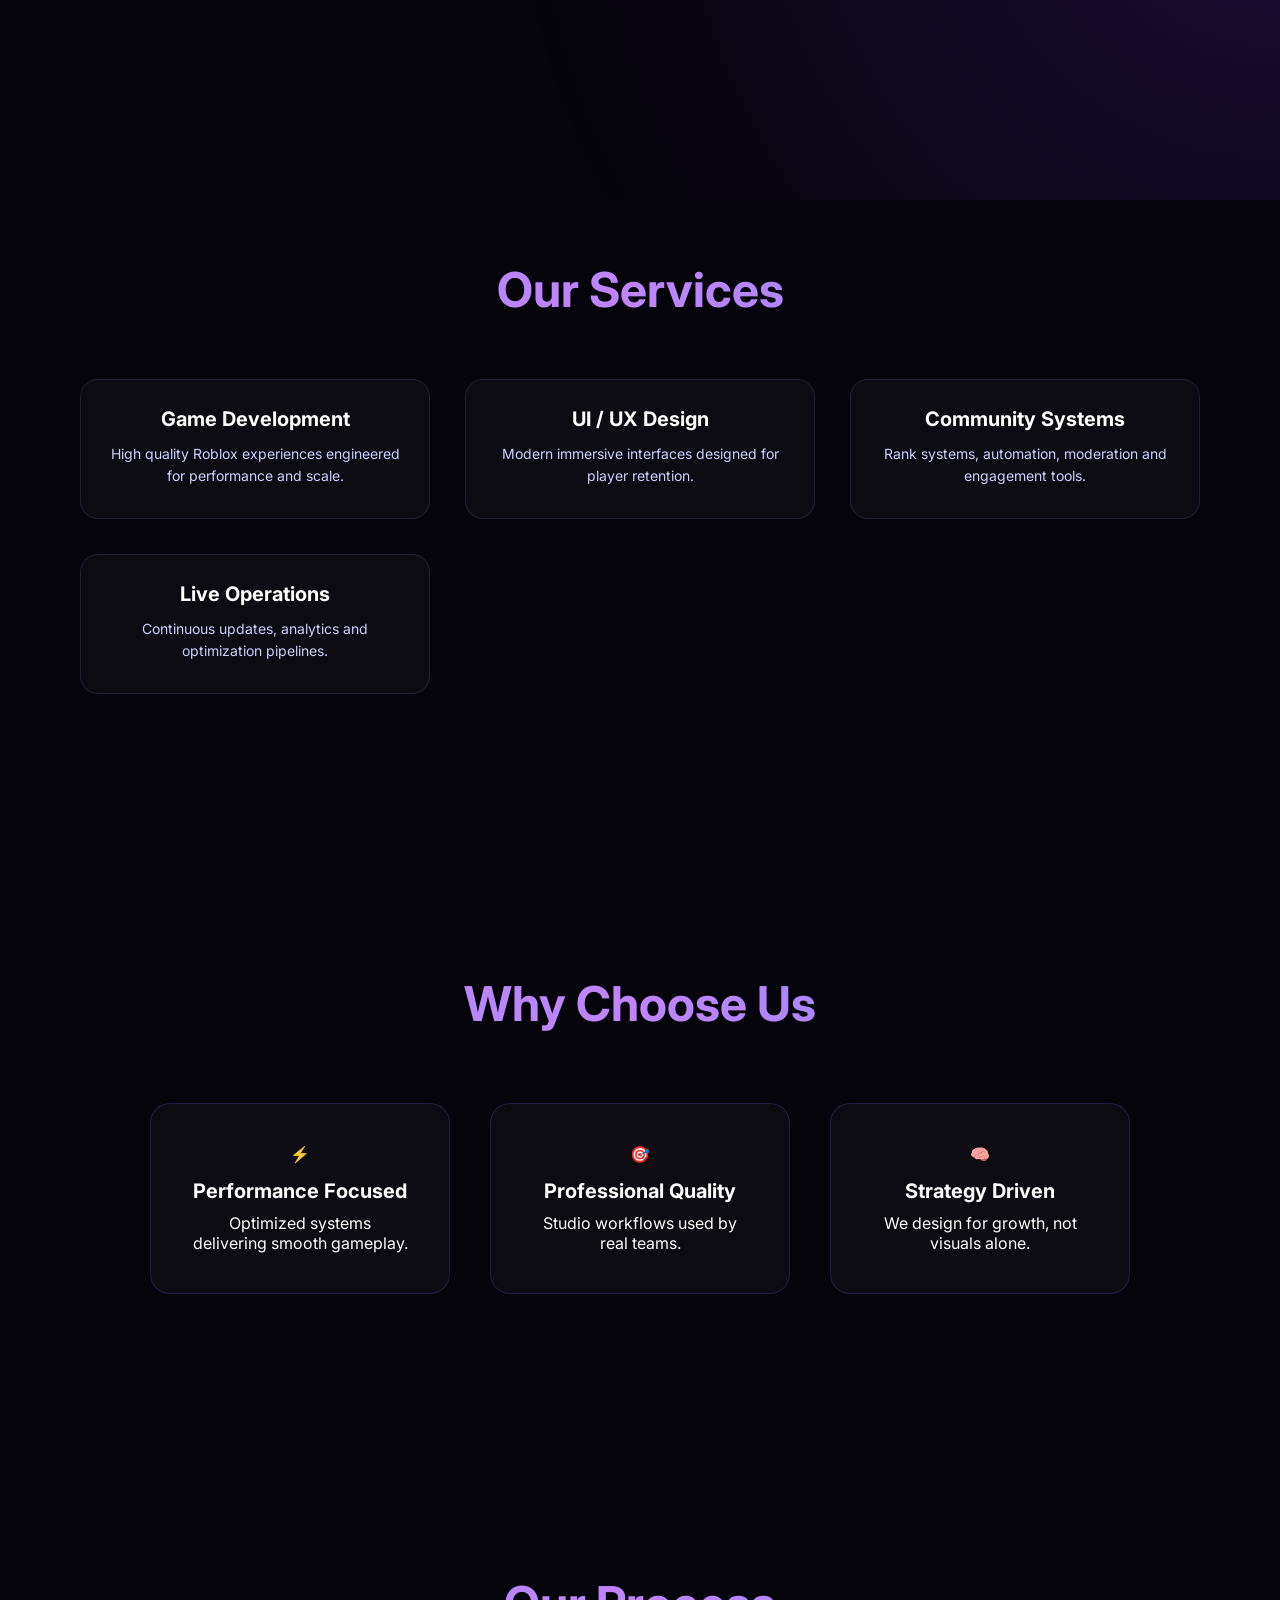
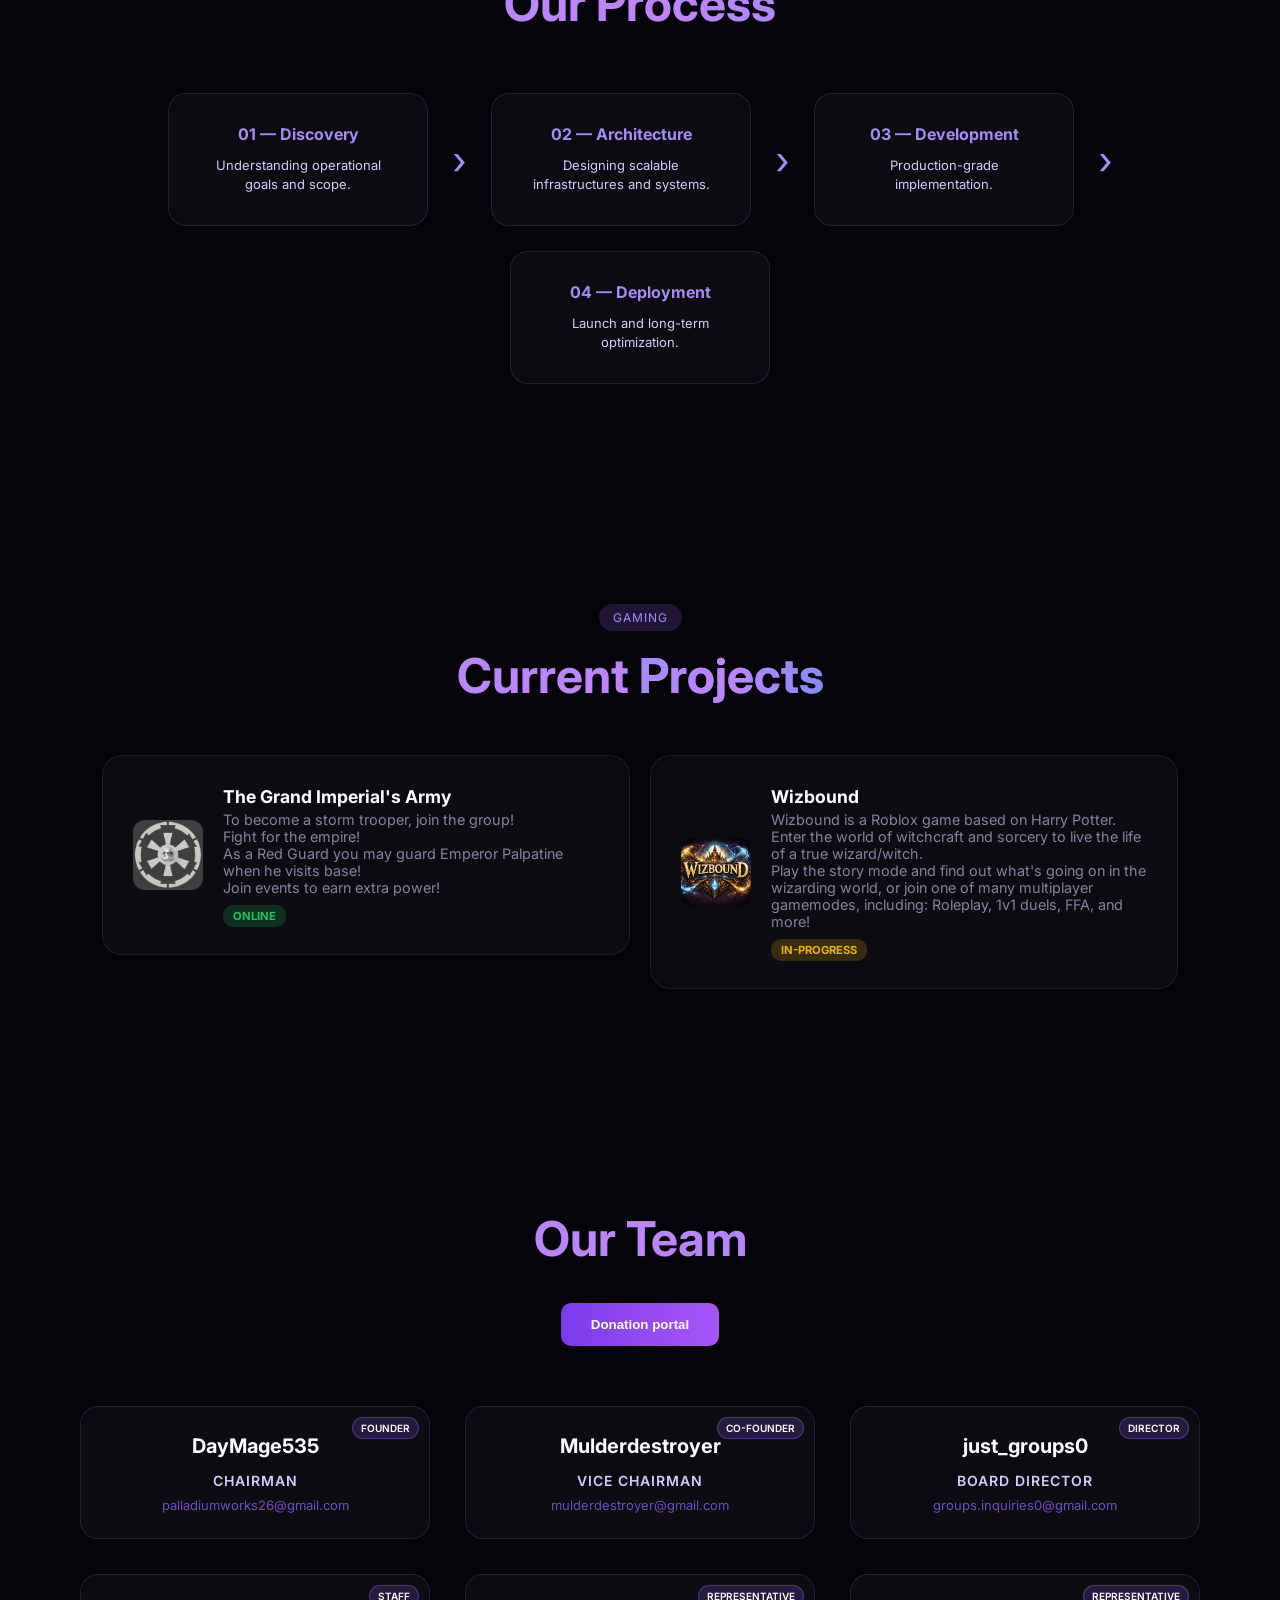
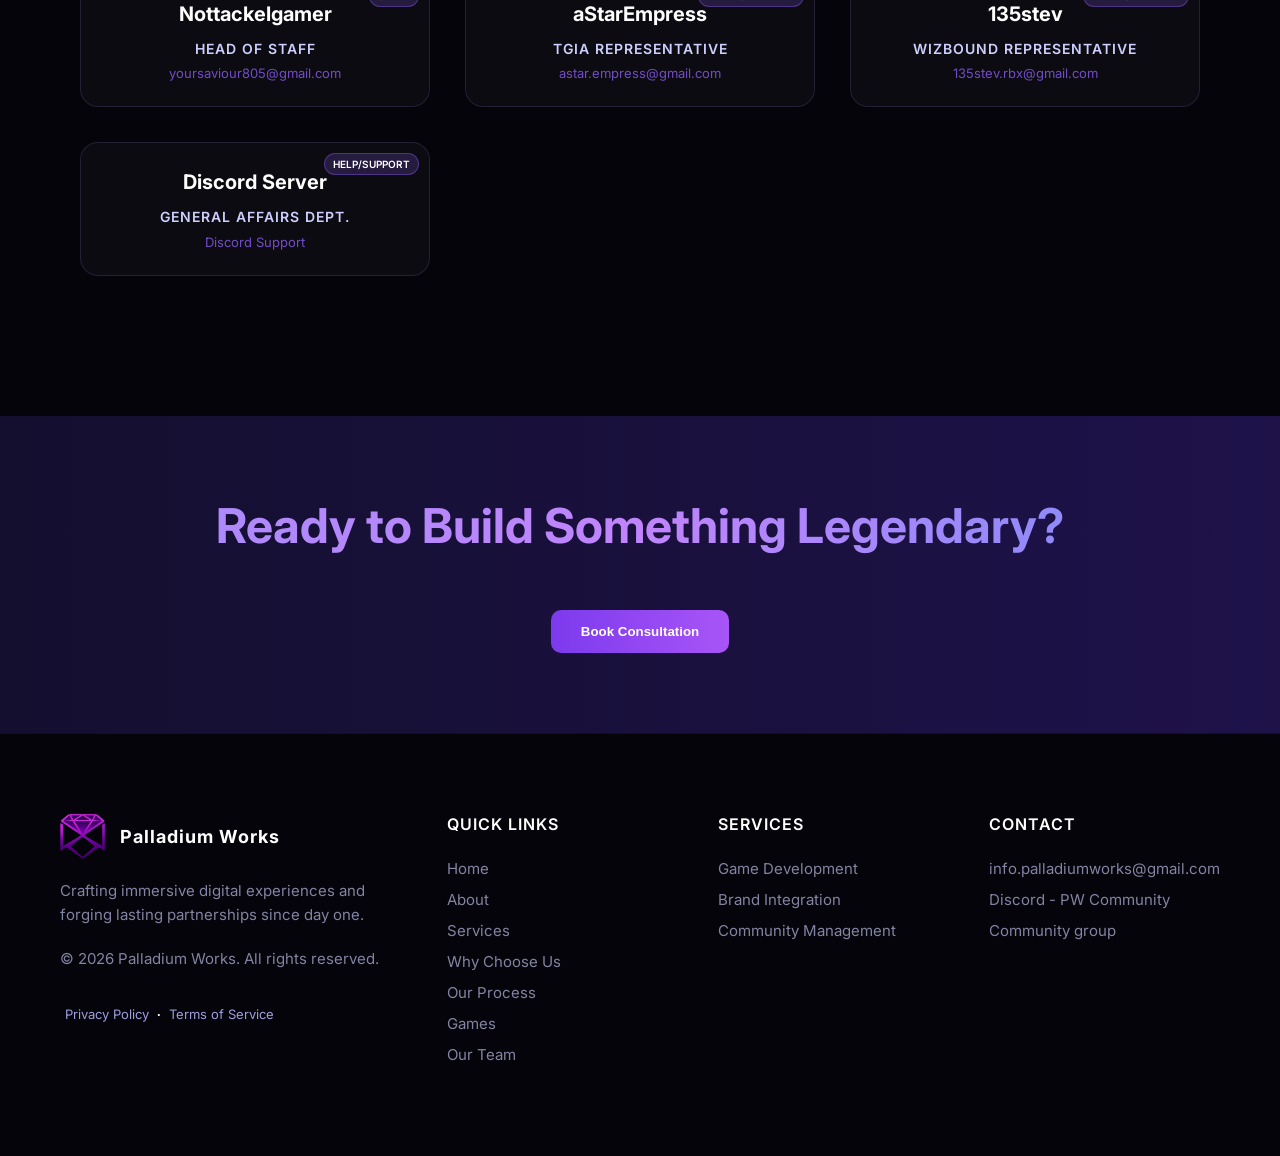
==== commit 05c23f92: "Update index.html" ====
--- a/index.html
+++ b/index.html
@@ -14,7 +14,12 @@
 
 <!-- LOADER -->
 <div id="loader">
+  <div class="loader-wrapper">
   <div class="loader-text">PALLADIUM WORKS</div>
+    <div class="loader-progress-container">
+      <div class="loader-progress-bar"></div>
+    </div>
+  </div>
 </div>
 
 <!-- BACKGROUND SYSTEMS -->
@@ -27,6 +32,12 @@
     <div class="intro-content">
         <h1 class="intro-logo">PALLADIUM WORKS</h1>
         <p class="intro-sub">Engineering Structured Experiences</p>
+        <div class="scroll-indicator">
+            <div class="mouse-icon">
+                <div class="mouse-wheel"></div>
+            </div>
+            <span style="font-size: 10px; letter-spacing: 2px; color: #a78bfa; text-transform: uppercase; font-weight: 600;">Scroll Down</span>
+        </div>
     </div>
 </section>
 
@@ -360,5 +371,3 @@
 <script src="script.js"></script>
 </body>
 </html>
-
-
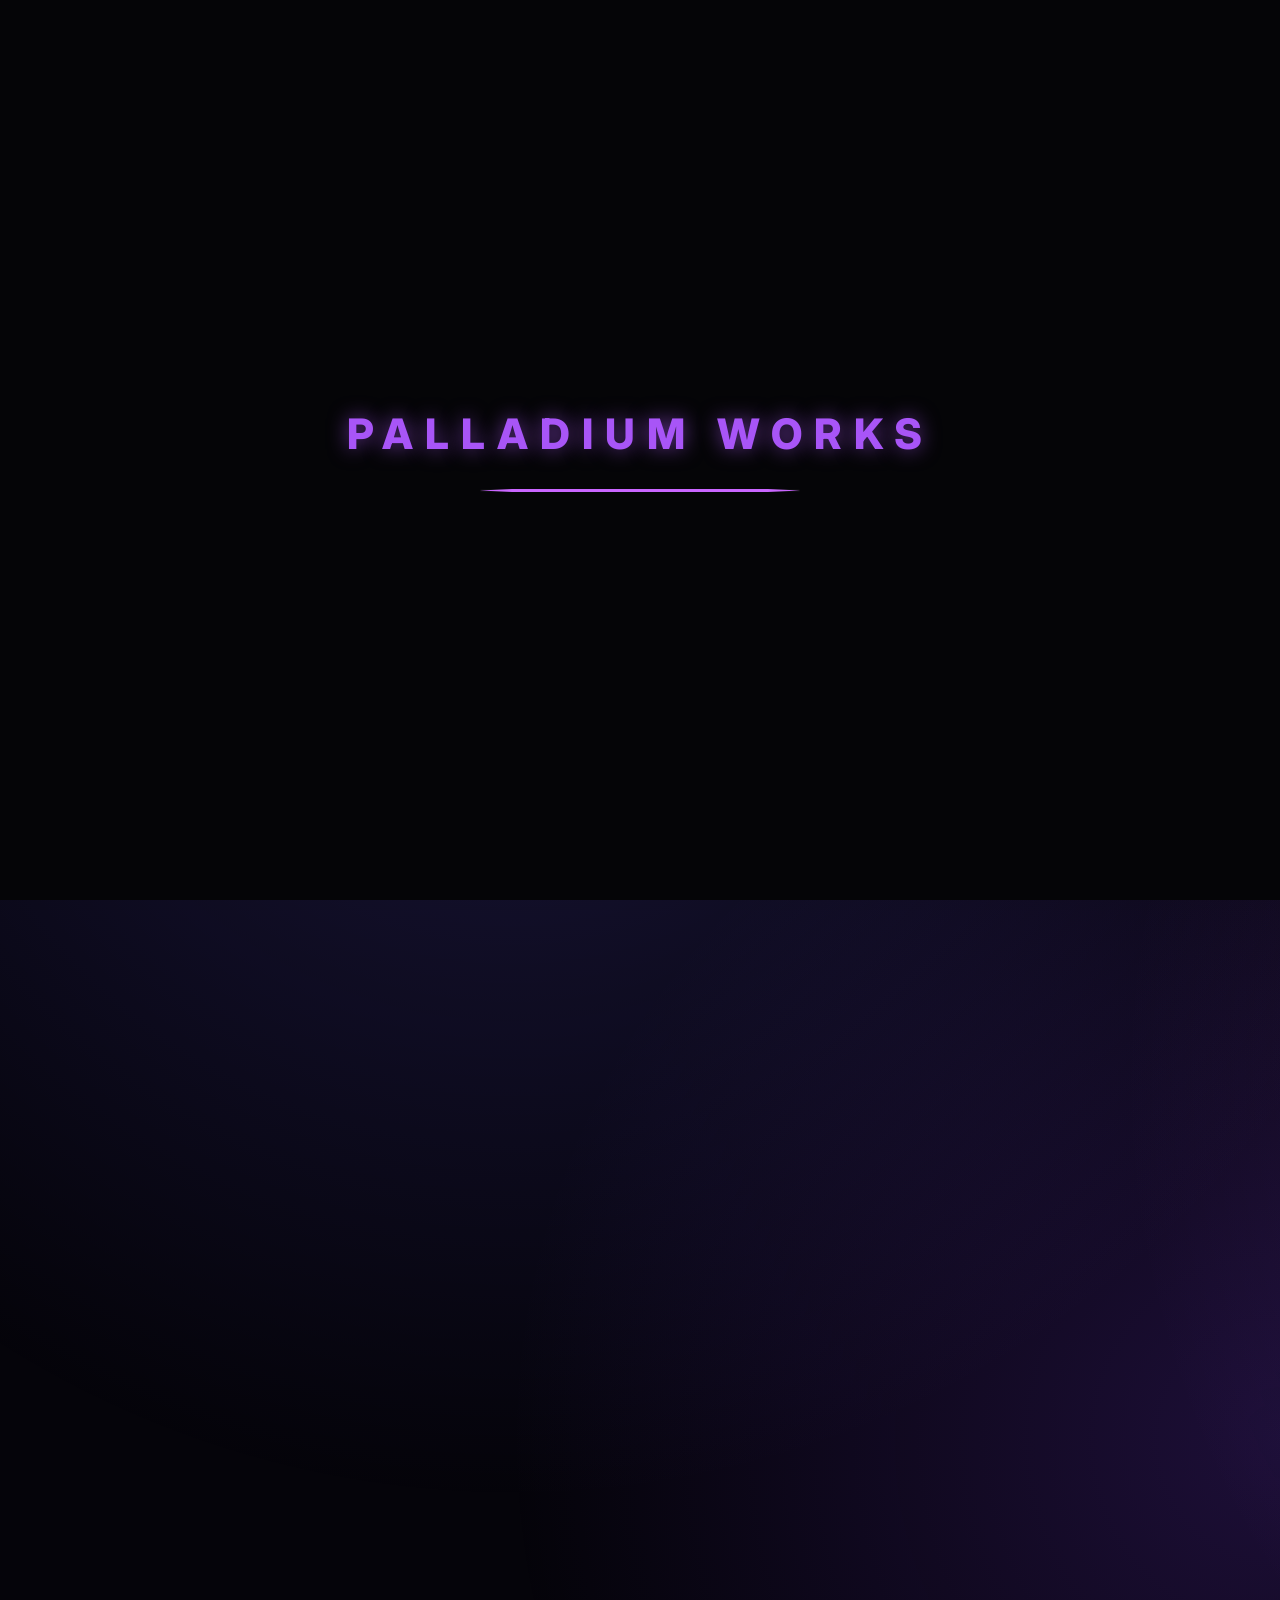
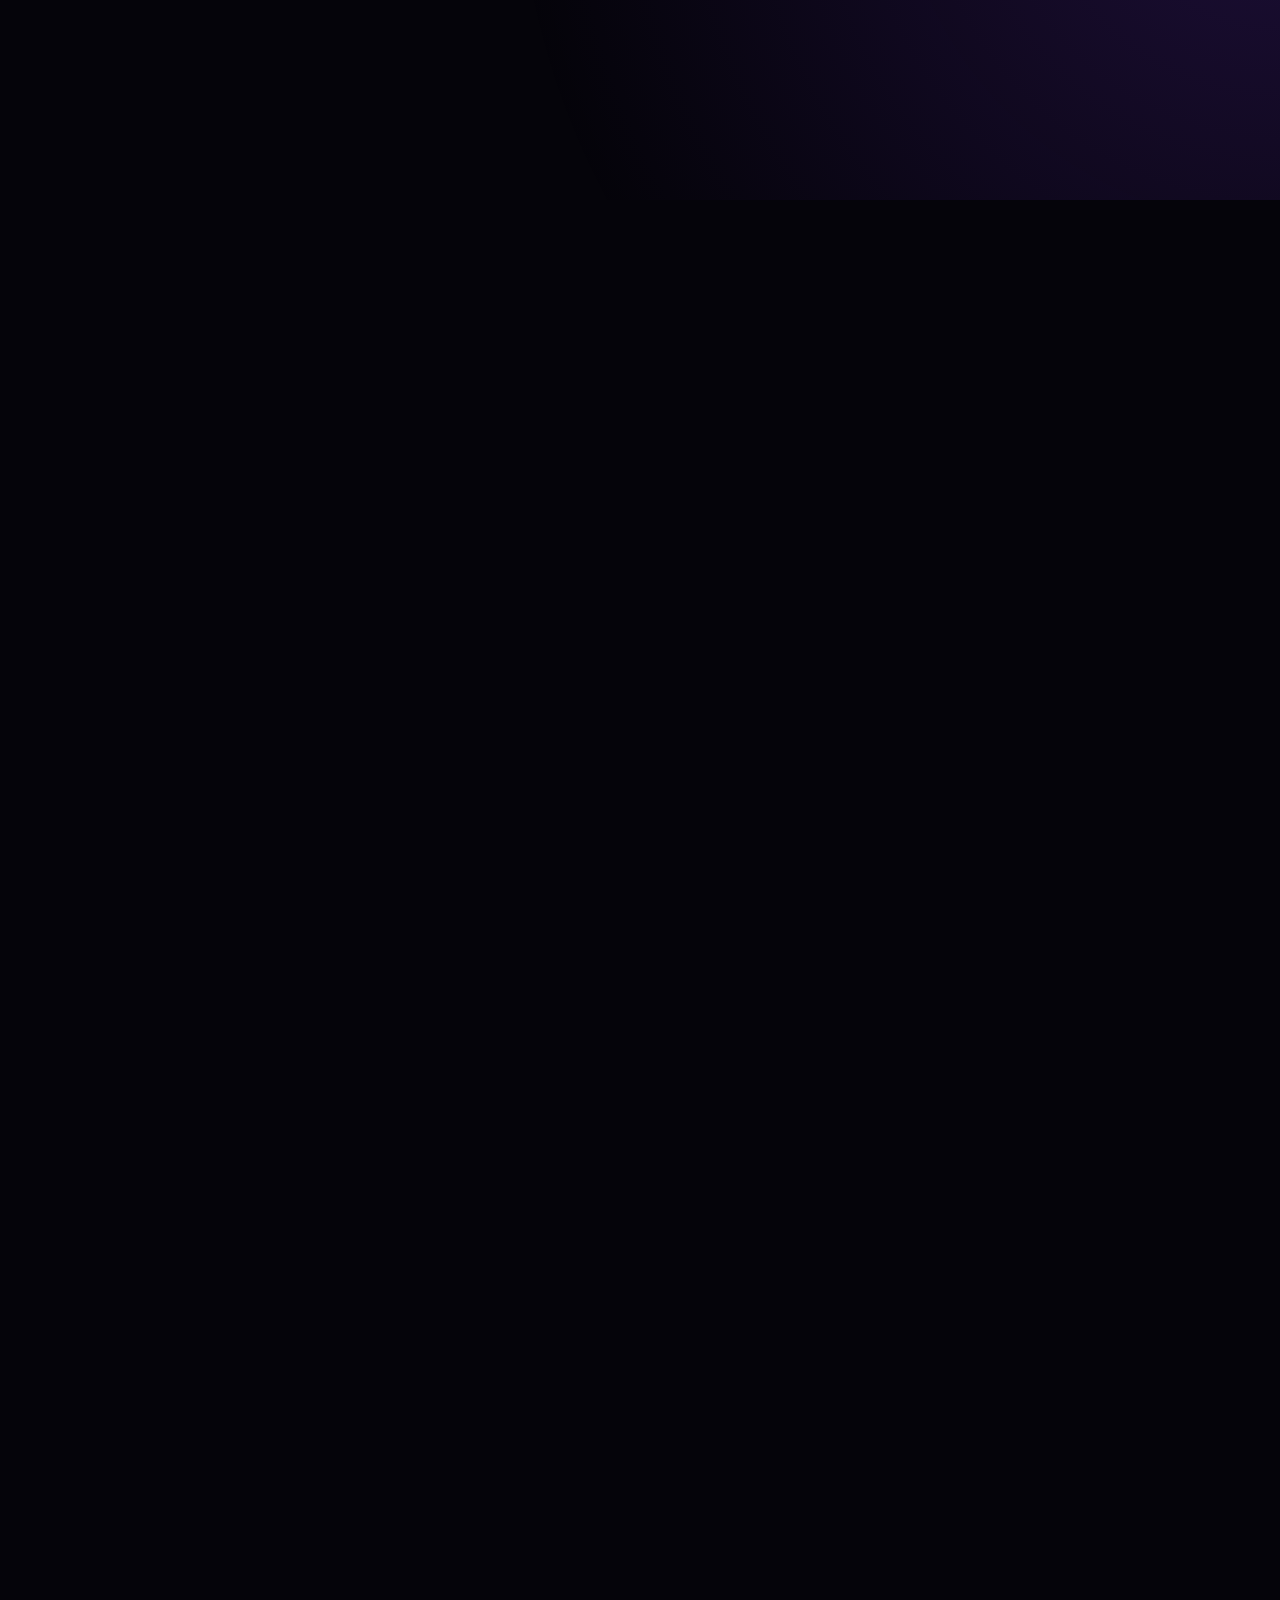
==== commit 1d1e5bab: "Update index.html" ====
--- a/index.html
+++ b/index.html
@@ -5,7 +5,8 @@
 <meta charset="UTF-8">
 <title>Palladium Works</title>
 
-<link rel="stylesheet" href="style.css">
+<link rel="stylesheet" href="style.css?v=1.1">
+<script src="script.js?v=1.1"></script>
 <link rel="icon" type="image/png" href="PW-logo1.png">
 <link href="https://fonts.googleapis.com/css2?family=Inter:wght@300;400;600;800&display=swap" rel="stylesheet">
 </head>
@@ -371,3 +372,4 @@
 <script src="script.js"></script>
 </body>
 </html>
+
--- a/style.css
+++ b/style.css
@@ -7,9 +7,82 @@
     box-sizing: border-box;
 }
 
+/* Hide scrollbar for Chrome, Safari and Opera */
+.unlocked::-webkit-scrollbar,
+html::-webkit-scrollbar,
+body::-webkit-scrollbar {
+    display: none;
+}
+
+/* Hide scrollbar for IE, Edge and Firefox */
+.unlocked,
+html,
+body {
+    -ms-overflow-style: none;  /* IE and Edge */
+    scrollbar-width: none;  /* Firefox */
+}
+
+/* 1. Force the lock by default */
 html, body {
-    overflow-x: hidden;
+    height: 100%;
+    overflow: hidden !important; /* Total lock */
+    position: fixed; /* Prevents "bounce" scrolling on mobile */
     width: 100%;
+}
+
+/* 2. The key to unlock everything */
+/* 2. The key to unlock everything */
+body.unlocked, 
+html.unlocked {
+    height: auto !important;
+    overflow-y: auto !important;
+    overflow-x: hidden !important;
+    position: relative !important; /* Forces it out of the 'fixed' state */
+}
+
+/* Scroll Down Indicator Animation */
+.scroll-indicator {
+    position: absolute;
+    bottom: 40px;
+    left: 50%;
+    transform: translateX(-50%);
+    opacity: 0;
+    transition: opacity 1s ease 0.5s; 
+    display: flex;
+    flex-direction: column;
+    align-items: center;
+    gap: 10px;
+    pointer-events: none;
+    z-index: 100;
+}
+
+.scroll-indicator.active {
+    opacity: 0.7;
+}
+
+.mouse-icon {
+    width: 22px;
+    height: 36px;
+    border: 2px solid #a78bfa;
+    border-radius: 12px;
+    position: relative;
+}
+
+.mouse-wheel {
+    width: 3px;
+    height: 6px;
+    background: #a78bfa;
+    position: absolute;
+    top: 6px;
+    left: 50%;
+    transform: translateX(-50%);
+    border-radius: 2px;
+    animation: scrollWheel 1.8s infinite;
+}
+
+@keyframes scrollWheel {
+    0% { transform: translate(-50%, 0); opacity: 1; }
+    100% { transform: translate(-50%, 15px); opacity: 0; }
 }
 
 body {
@@ -75,7 +148,6 @@
 
 
 /* ================= LOADER ================= */
-
 #loader {
     position: fixed;
     inset: 0;
@@ -84,27 +156,109 @@
     display: flex;
     align-items: center;
     justify-content: center;
-    transition: opacity 0.9s ease, visibility 0.9s ease;
-}
-
-#loader.hide {
-    opacity: 0;
-    visibility: hidden;
-    pointer-events: none;
-}
-
+    transition: opacity 0.8s ease;
+}
+
+/* Keeps everything inside neat and tidy */
+/* 1. Remove the fixed width from the wrapper to let text expand */
+.loader-wrapper {
+    display: flex;
+    flex-direction: column;
+    align-items: center;
+    gap: 30px; /* Increased gap for a more premium feel */
+    width: 100%; /* Let it take full width */
+}
+
+/* 2. Restore the large, wide text look */
 .loader-text {
-    font-size: 42px;
-    letter-spacing: 8px;
+    font-size: 42px; /* Increased from 32px */
+    letter-spacing: 12px; /* Increased for that premium "wide" look */
     color: #a855f7;
-    animation: pulse 2s infinite;
-}
-
+    text-shadow: 0 0 20px rgba(168, 85, 247, 0.6);
+    text-transform: uppercase;
+    font-weight: 800;
+    white-space: nowrap; /* Forces it into a single line */
+    
+    animation: pulse 1.5s infinite ease-in-out;
+    
+    transform: translateZ(0);
+    will-change: opacity;
+}
+
+/* The container: Thinned out to make the bar look sleeker */
+.loader-progress-container {
+    width: 320px; /* Made slightly longer to emphasize the thin tips */
+    height: 3px;  /* Reduced height for a thinner profile */
+    background: rgba(255, 255, 255, 0.03);
+    border-radius: 20px;
+    overflow: hidden;
+    position: relative;
+}
+
+.loader-progress-bar {
+    width: 0%;
+    height: 100%;
+    background: #a855f7;
+    box-shadow: 0 0 15px #a855f7;
+    position: relative;
+    
+    /* THE NEEDLE TAPER:
+       Points 1 & 6: Start at 50% height (the "needle" tip)
+       Points 2 & 5: Quickly expand to full height at 10% of the width
+       Points 3 & 4: Stay at full height until 90% of the width
+       Points 7 & 8: Close back to 50% height at the end
+    */
+    clip-path: polygon(
+        0% 50%,     /* Left Tip Start */
+        10% 0%,     /* Transition to parallel top */
+        90% 0%,     /* Parallel top end */
+        100% 50%,   /* Right Tip */
+        90% 100%,   /* Transition to parallel bottom */
+        10% 100%    /* Parallel bottom end */
+    );
+    
+    animation: fillProgress 2.2s cubic-bezier(0.22, 1, 0.36, 1) forwards;
+}
+
+/* The Pulse Keyframes */
 @keyframes pulse {
-    0%, 100% { opacity: .4; }
-    50% { opacity: 1; }
-}
-
+    0%, 100% { 
+        opacity: 0.4;
+        text-shadow: 0 0 10px rgba(168, 85, 247, 0); /* Glow off */
+    }
+    50% { 
+        opacity: 1; 
+        text-shadow: 0 0 20px rgba(168, 85, 247, 0.5); /* Soft glow on */
+    }
+}
+
+
+/* The "Power Surge" highlight moving inside the bar */
+.loader-progress-bar::after {
+    content: "";
+    position: absolute;
+    top: 0;
+    left: -100%;
+    width: 100%;
+    height: 100%;
+    background: linear-gradient(
+        90deg, 
+        transparent, 
+        rgba(255, 255, 255, 0.6), 
+        transparent
+    );
+    animation: shimmer 1s infinite;
+}
+
+@keyframes fillProgress {
+    0% { width: 0%; filter: brightness(1); }
+    70% { filter: brightness(1.5); } /* Brightens up as it nears completion */
+    100% { width: 100%; filter: brightness(1.2); }
+}
+
+@keyframes shimmer {
+    100% { left: 100%; }
+}
 /* ================= INTRO GATE ================= */
 
 .intro-gate {
@@ -208,6 +362,19 @@
     transform-style: preserve-3d;
 }
 
+/* Using your specific class from index.html */
+/* Prevent GPU Ghosting on Hero Text */
+.hero, .hero-title, .hero-sub, .hero-button {
+    /* Forces the browser to keep these elements on their own layer */
+    transform: translateZ(0); 
+    backface-visibility: hidden;
+    perspective: 1000;
+}
+
+/* Ensure the wipe animation doesn't leave a ghost mask */
+.wipe-mask {
+    pointer-events: none;
+}
 .hero-bg {
     position: absolute;
     top: -20%;
@@ -976,13 +1143,17 @@
 
 /* ================= MOBILE OPTIMIZATIONS ================= */
 
-/* ================= MOBILE OPTIMIZATIONS ================= */
-
-/* ================= MOBILE OPTIMIZATIONS ================= */
-
-/* ================= MOBILE OPTIMIZATIONS ================= */
 
 @media (max-width: 768px) {
+
+/* 2. The key to unlock everything */
+body.unlocked {
+    height: auto !important;
+    overflow-y: auto !important;
+    overflow-x: hidden !important;
+    position: relative !important; /* This allows links and scrolling to work again */
+}
+
     /* 1. Fix "PALLADIUM WORKS" Intro Logo */
     .intro-logo {
         font-size: 28px !important; /* Shrunk significantly to prevent horizontal scroll */
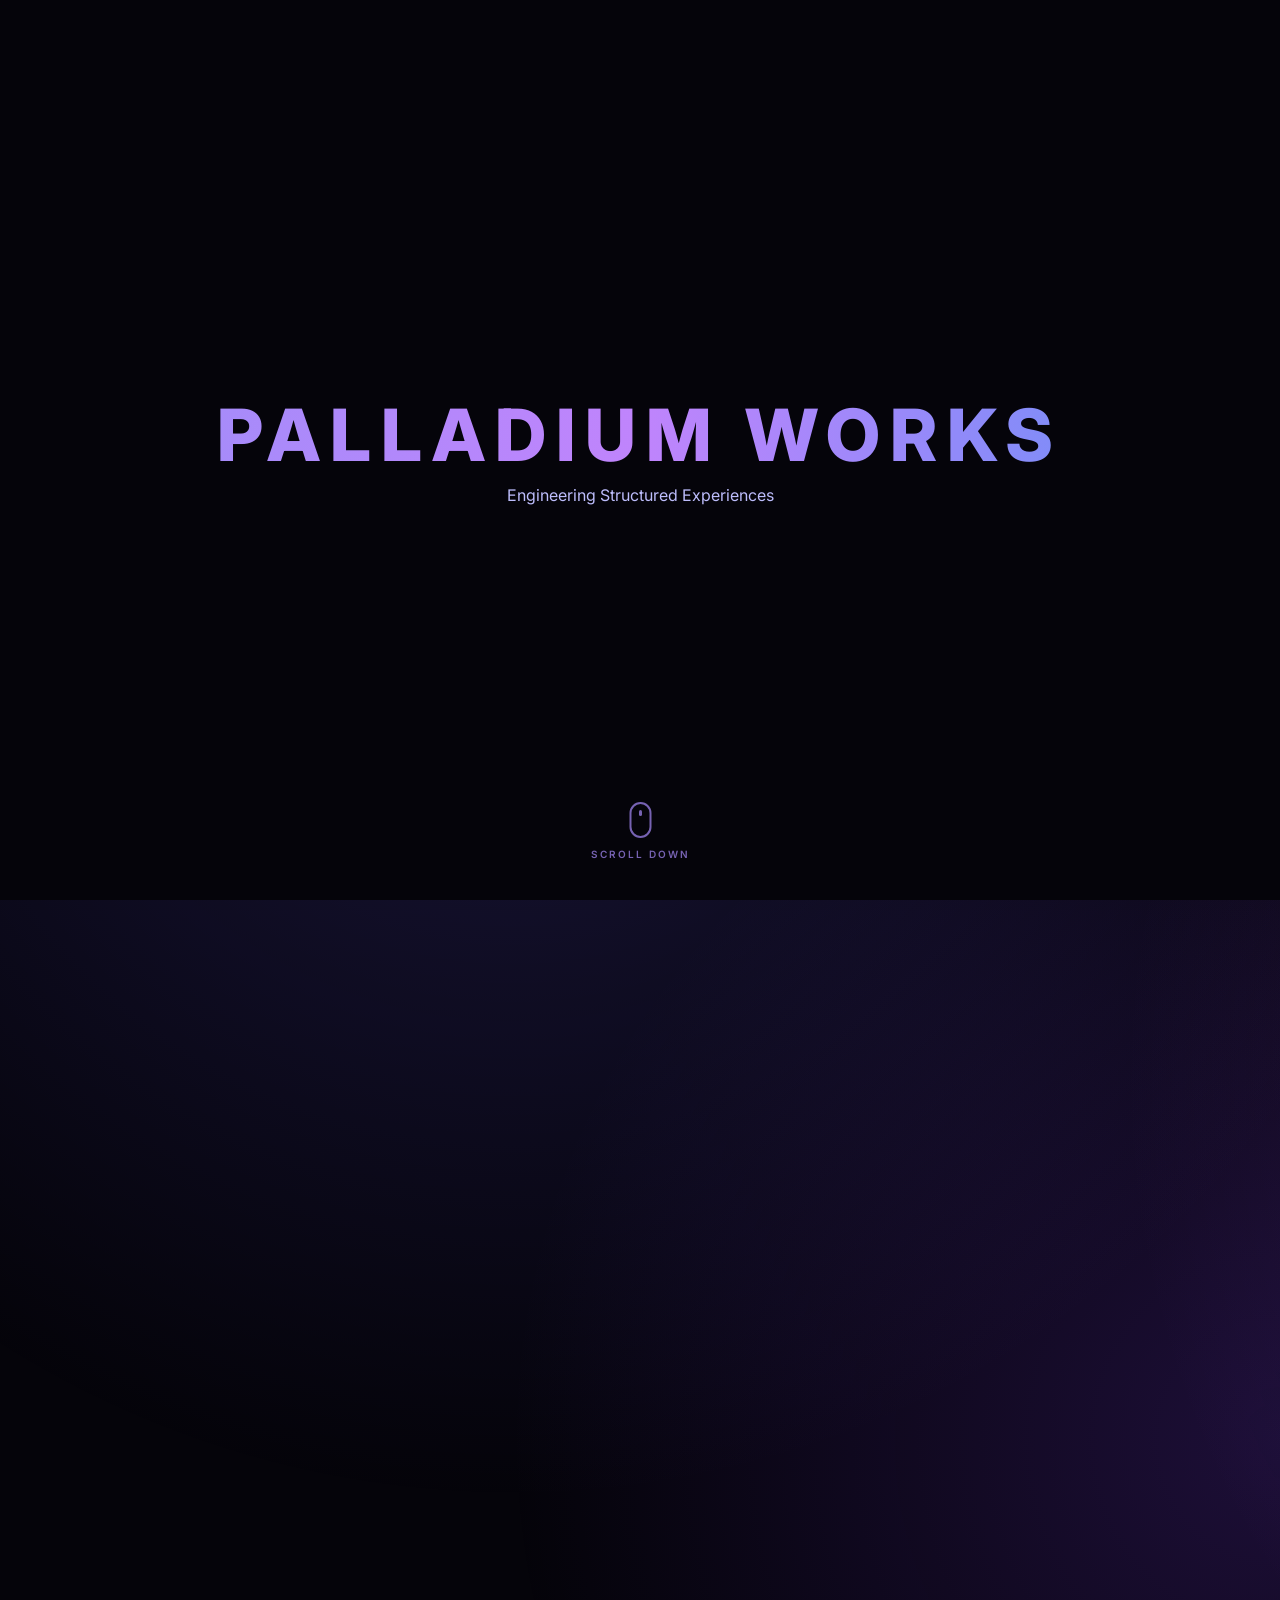
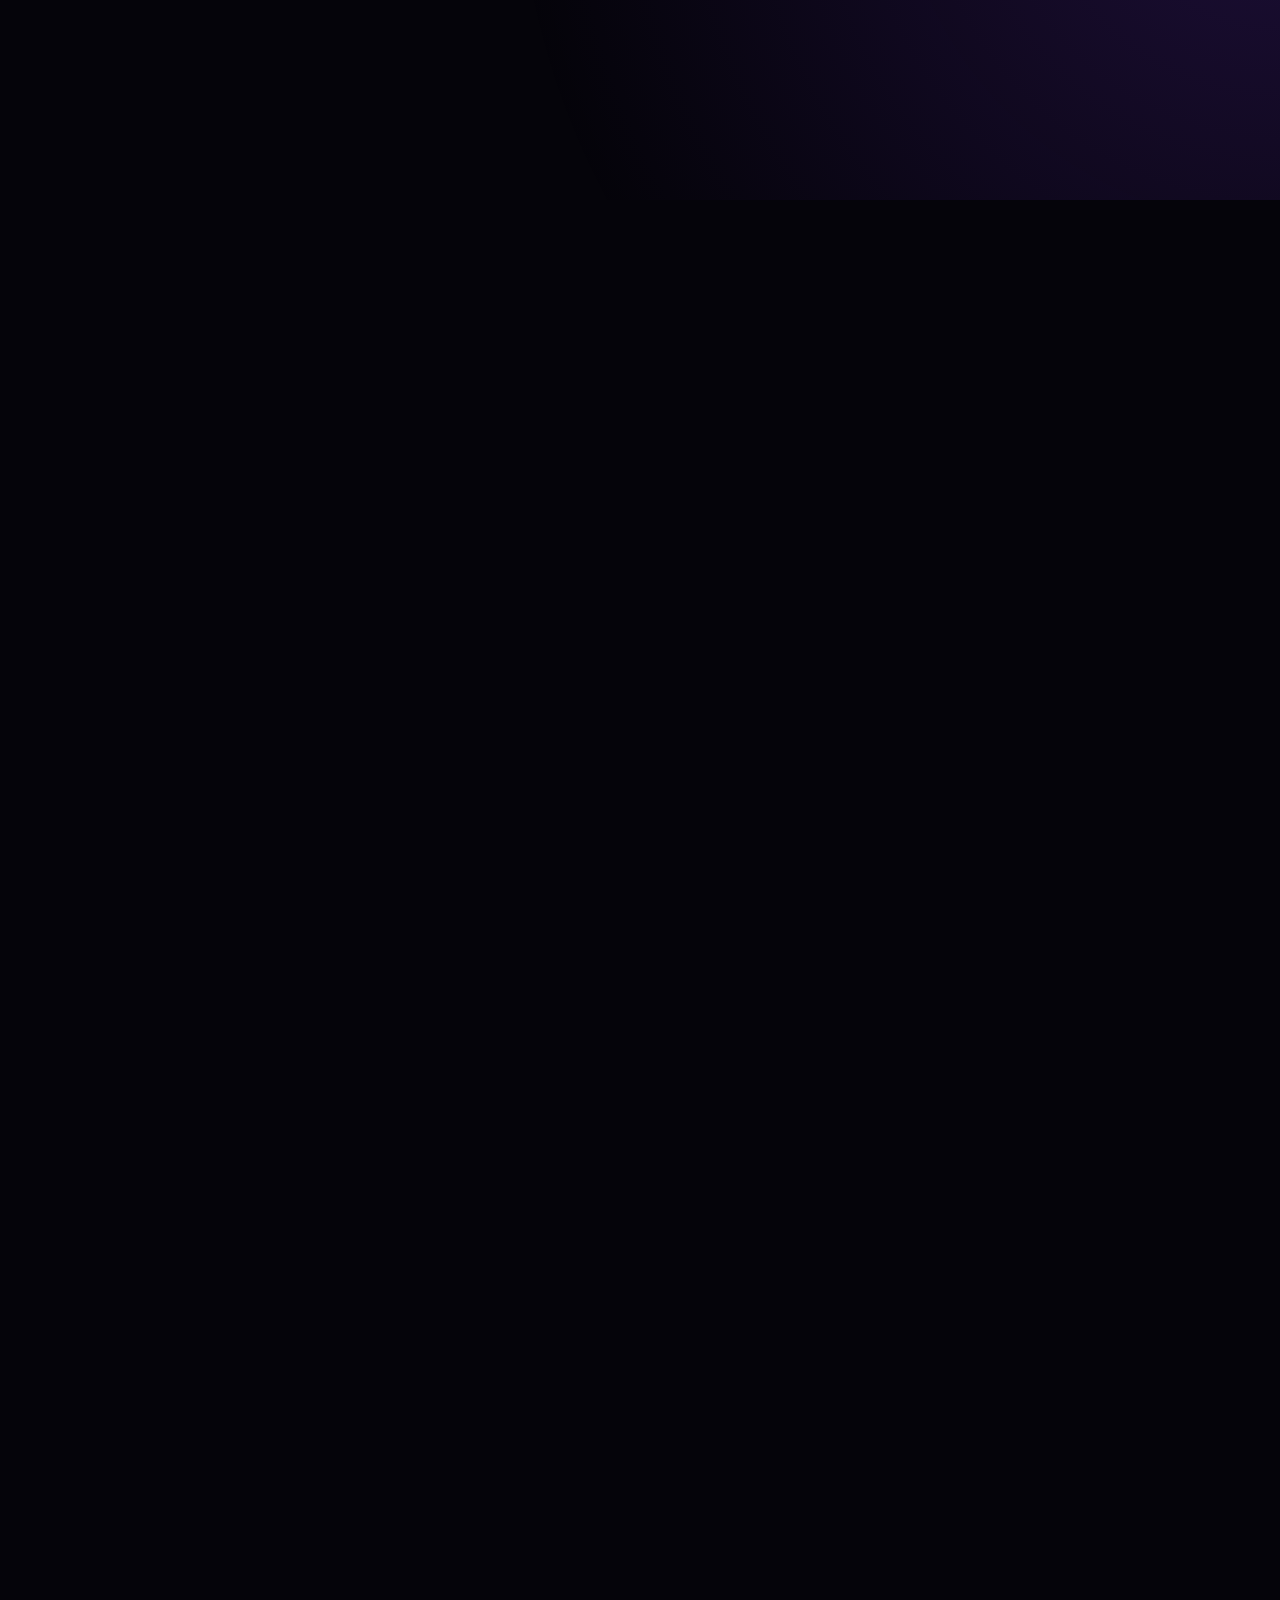
==== commit 8f8d05f8: "Refactor index.html structure and remove duplicates" ====
--- a/index.html
+++ b/index.html
@@ -6,7 +6,6 @@
 <title>Palladium Works</title>
 
 <link rel="stylesheet" href="style.css?v=1.1">
-<script src="script.js?v=1.1"></script>
 <link rel="icon" type="image/png" href="PW-logo1.png">
 <link href="https://fonts.googleapis.com/css2?family=Inter:wght@300;400;600;800&display=swap" rel="stylesheet">
 </head>
@@ -366,10 +365,11 @@
     </div>
 </footer>
 
-<script src="script.js"></script>
+<script src="script.js?v=1.1"></script>
 </body>
 
 <script src="script.js"></script>
 </body>
 </html>
 
+
